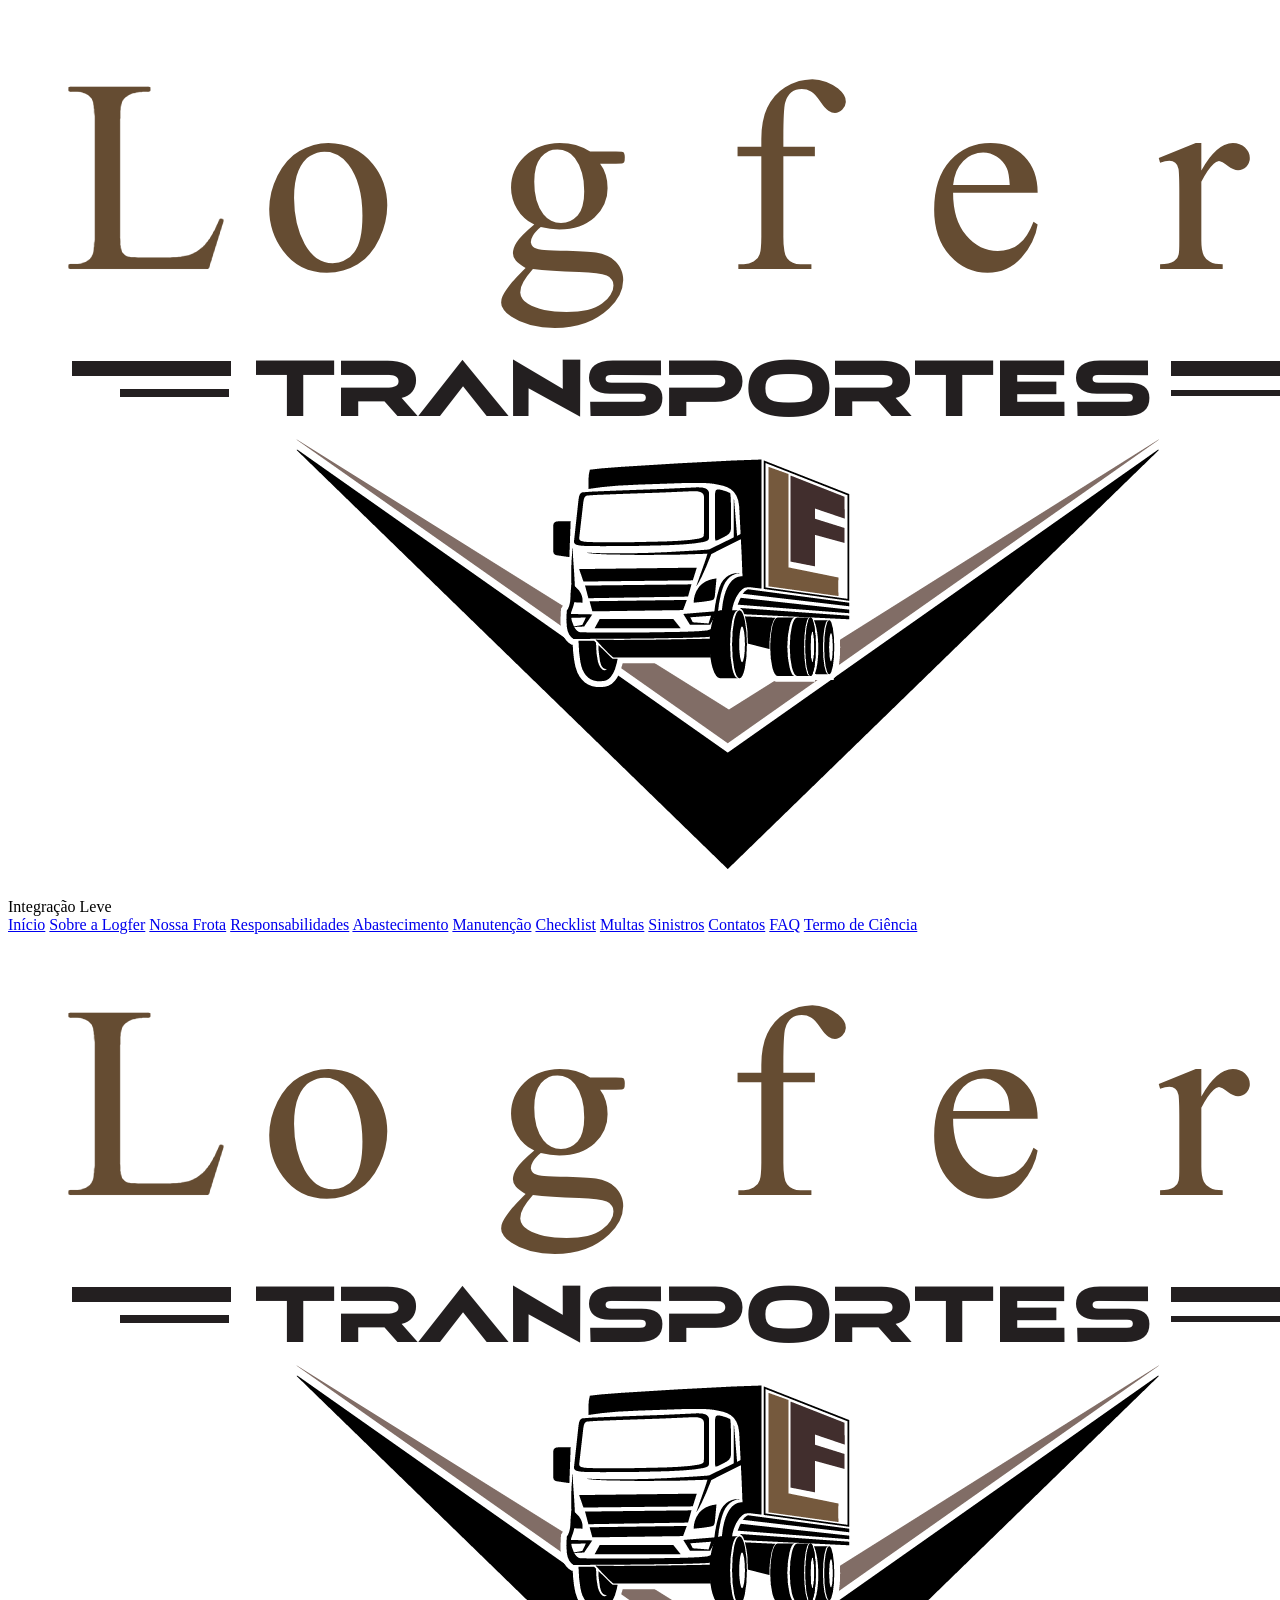
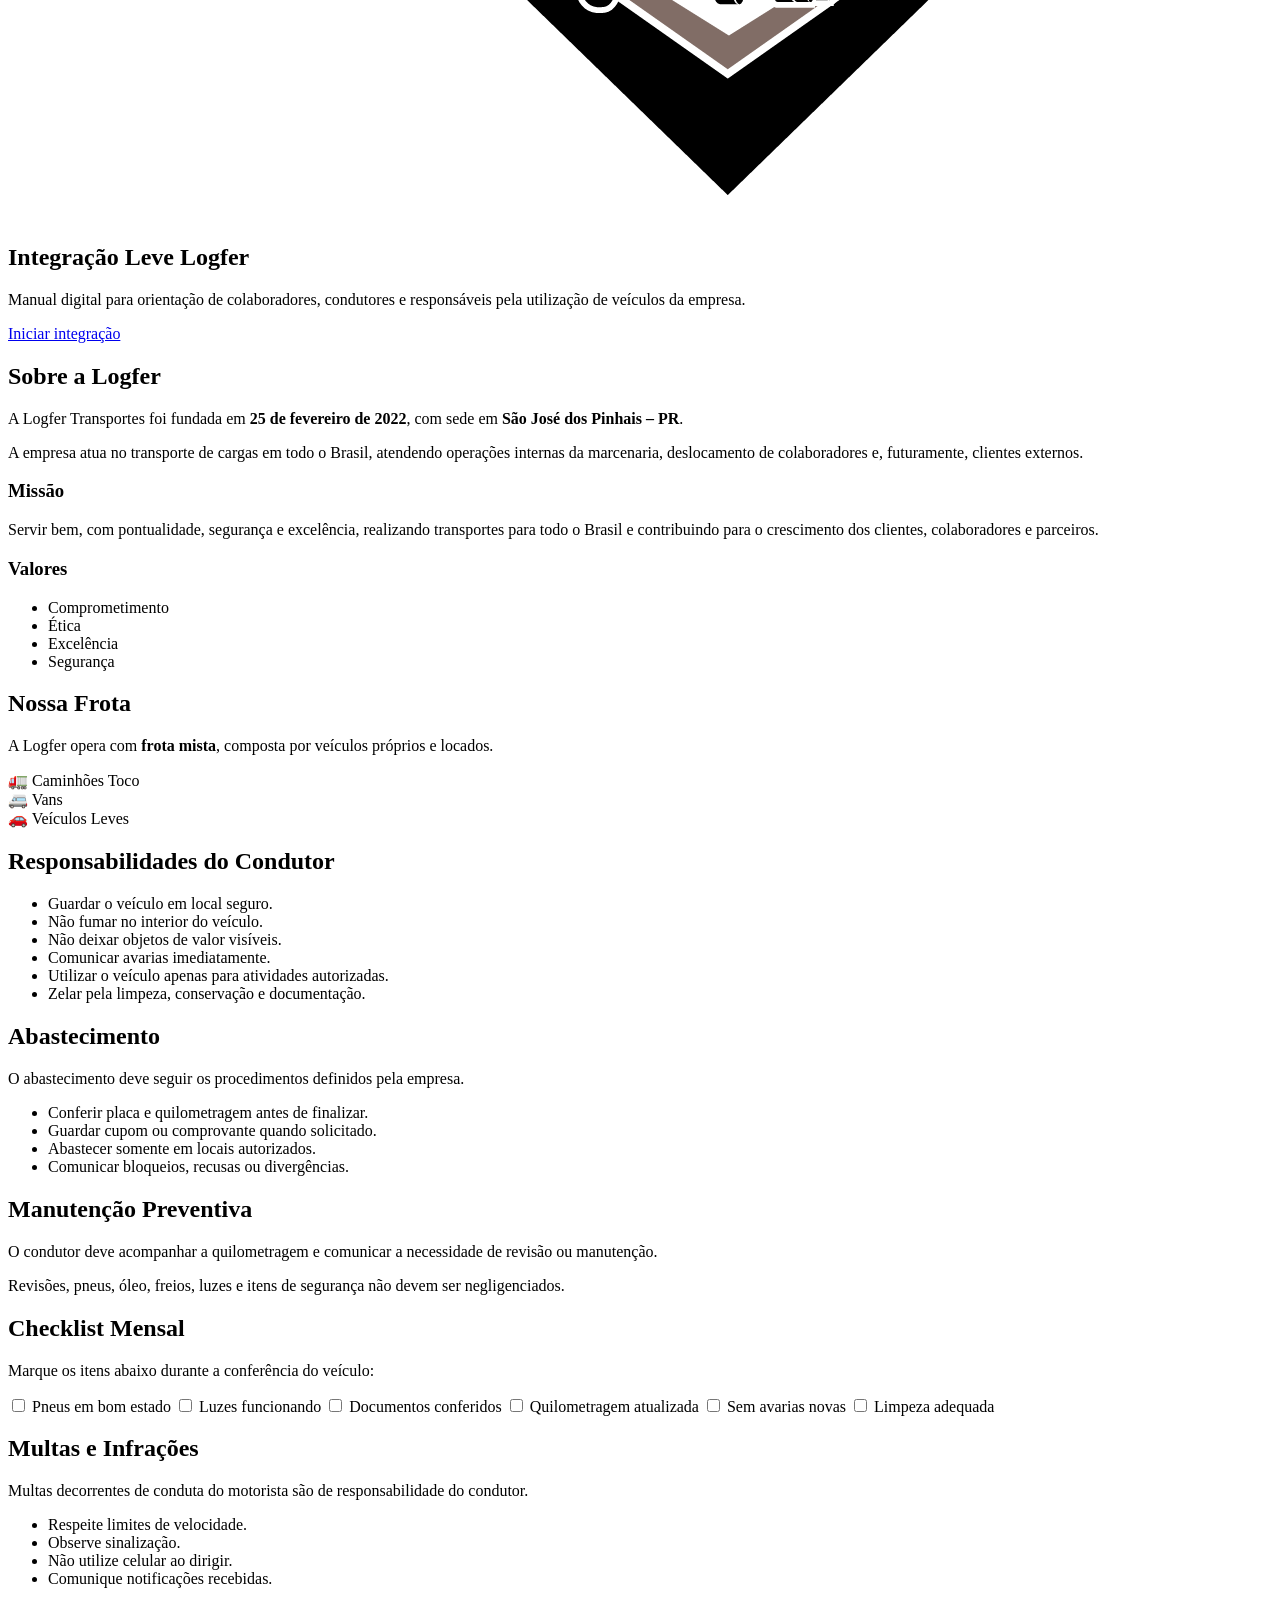
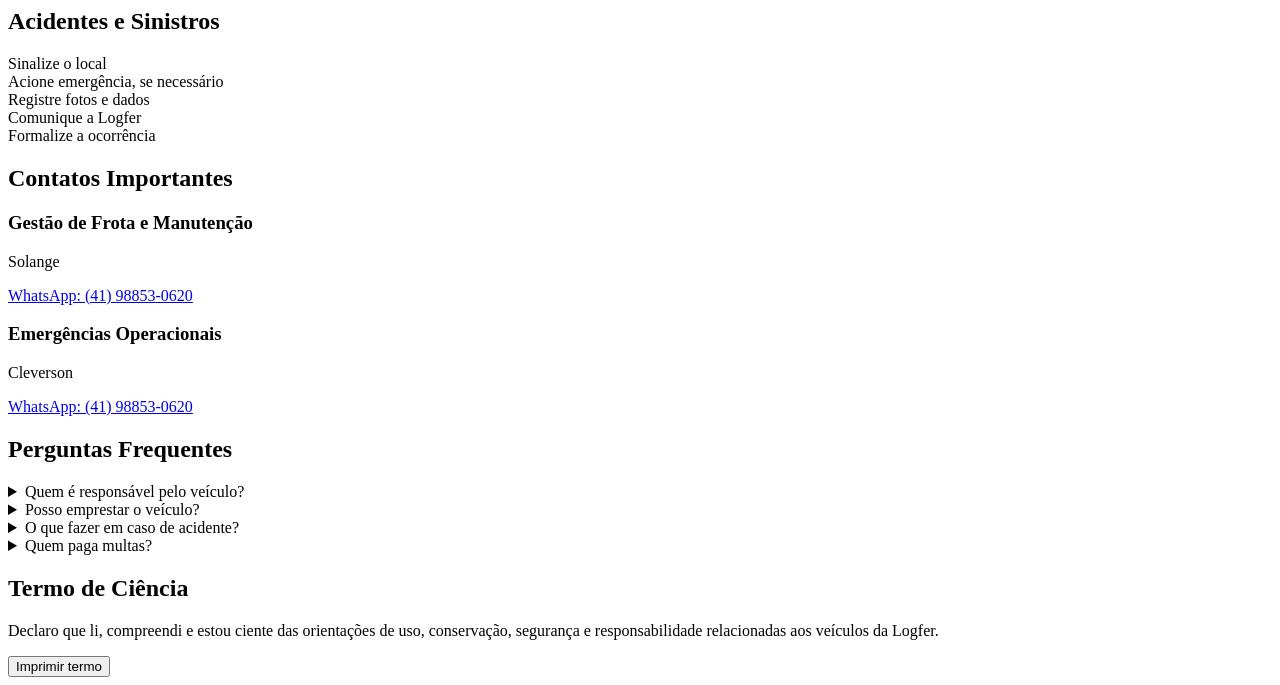
==== index.html @ 330d5f66 "Create index.html" ====
<!DOCTYPE html>
<html lang="pt-BR">
<head>
  <meta charset="UTF-8" />
  <meta name="viewport" content="width=device-width, initial-scale=1.0" />
  <title>Integração Leve Logfer</title>
  <link rel="stylesheet" href="css/style.css" />
</head>
<body>

  <aside class="sidebar">
    <div class="brand">
      <img src="assets/logo-logfer.png" alt="Logo Logfer" />
      <span>Integração Leve</span>
    </div>

    <nav>
      <a href="#inicio">Início</a>
      <a href="#sobre">Sobre a Logfer</a>
      <a href="#frota">Nossa Frota</a>
      <a href="#responsabilidades">Responsabilidades</a>
      <a href="#abastecimento">Abastecimento</a>
      <a href="#manutencao">Manutenção</a>
      <a href="#checklist">Checklist</a>
      <a href="#multas">Multas</a>
      <a href="#sinistros">Sinistros</a>
      <a href="#contatos">Contatos</a>
      <a href="#faq">FAQ</a>
      <a href="#termo">Termo de Ciência</a>
    </nav>
  </aside>

  <main class="content">

    <section id="inicio" class="hero">
      <img src="assets/logo-logfer.png" alt="Logfer Transportes" class="hero-logo" />
      <h1>Integração Leve Logfer</h1>
      <p>Manual digital para orientação de colaboradores, condutores e responsáveis pela utilização de veículos da empresa.</p>
      <a href="#sobre" class="btn">Iniciar integração</a>
    </section>

    <section id="sobre" class="card">
      <h2>Sobre a Logfer</h2>
      <p>A Logfer Transportes foi fundada em <strong>25 de fevereiro de 2022</strong>, com sede em <strong>São José dos Pinhais – PR</strong>.</p>
      <p>A empresa atua no transporte de cargas em todo o Brasil, atendendo operações internas da marcenaria, deslocamento de colaboradores e, futuramente, clientes externos.</p>

      <div class="grid">
        <div>
          <h3>Missão</h3>
          <p>Servir bem, com pontualidade, segurança e excelência, realizando transportes para todo o Brasil e contribuindo para o crescimento dos clientes, colaboradores e parceiros.</p>
        </div>
        <div>
          <h3>Valores</h3>
          <ul>
            <li>Comprometimento</li>
            <li>Ética</li>
            <li>Excelência</li>
            <li>Segurança</li>
          </ul>
        </div>
      </div>
    </section>

    <section id="frota" class="card">
      <h2>Nossa Frota</h2>
      <p>A Logfer opera com <strong>frota mista</strong>, composta por veículos próprios e locados.</p>
      <div class="cards">
        <div class="mini-card">🚛 Caminhões Toco</div>
        <div class="mini-card">🚐 Vans</div>
        <div class="mini-card">🚗 Veículos Leves</div>
      </div>
    </section>

    <section id="responsabilidades" class="card">
      <h2>Responsabilidades do Condutor</h2>
      <ul class="check-list">
        <li>Guardar o veículo em local seguro.</li>
        <li>Não fumar no interior do veículo.</li>
        <li>Não deixar objetos de valor visíveis.</li>
        <li>Comunicar avarias imediatamente.</li>
        <li>Utilizar o veículo apenas para atividades autorizadas.</li>
        <li>Zelar pela limpeza, conservação e documentação.</li>
      </ul>
    </section>

    <section id="abastecimento" class="card">
      <h2>Abastecimento</h2>
      <p>O abastecimento deve seguir os procedimentos definidos pela empresa.</p>
      <ul class="check-list">
        <li>Conferir placa e quilometragem antes de finalizar.</li>
        <li>Guardar cupom ou comprovante quando solicitado.</li>
        <li>Abastecer somente em locais autorizados.</li>
        <li>Comunicar bloqueios, recusas ou divergências.</li>
      </ul>
    </section>

    <section id="manutencao" class="card">
      <h2>Manutenção Preventiva</h2>
      <p>O condutor deve acompanhar a quilometragem e comunicar a necessidade de revisão ou manutenção.</p>
      <div class="alert">
        Revisões, pneus, óleo, freios, luzes e itens de segurança não devem ser negligenciados.
      </div>
    </section>

    <section id="checklist" class="card">
      <h2>Checklist Mensal</h2>
      <p>Marque os itens abaixo durante a conferência do veículo:</p>

      <label><input type="checkbox"> Pneus em bom estado</label>
      <label><input type="checkbox"> Luzes funcionando</label>
      <label><input type="checkbox"> Documentos conferidos</label>
      <label><input type="checkbox"> Quilometragem atualizada</label>
      <label><input type="checkbox"> Sem avarias novas</label>
      <label><input type="checkbox"> Limpeza adequada</label>
    </section>

    <section id="multas" class="card">
      <h2>Multas e Infrações</h2>
      <p>Multas decorrentes de conduta do motorista são de responsabilidade do condutor.</p>
      <ul class="check-list">
        <li>Respeite limites de velocidade.</li>
        <li>Observe sinalização.</li>
        <li>Não utilize celular ao dirigir.</li>
        <li>Comunique notificações recebidas.</li>
      </ul>
    </section>

    <section id="sinistros" class="card">
      <h2>Acidentes e Sinistros</h2>
      <div class="flow">
        <div>Sinalize o local</div>
        <div>Acione emergência, se necessário</div>
        <div>Registre fotos e dados</div>
        <div>Comunique a Logfer</div>
        <div>Formalize a ocorrência</div>
      </div>
    </section>

    <section id="contatos" class="card">
      <h2>Contatos Importantes</h2>

      <div class="contact">
        <h3>Gestão de Frota e Manutenção</h3>
        <p>Solange</p>
        <a href="https://wa.me/5541988530620" target="_blank">WhatsApp: (41) 98853-0620</a>
      </div>

      <div class="contact">
        <h3>Emergências Operacionais</h3>
        <p>Cleverson</p>
        <a href="https://wa.me/5541988530620" target="_blank">WhatsApp: (41) 98853-0620</a>
      </div>
    </section>

    <section id="faq" class="card">
      <h2>Perguntas Frequentes</h2>

      <details>
        <summary>Quem é responsável pelo veículo?</summary>
        <p>O colaborador designado para sua utilização.</p>
      </details>

      <details>
        <summary>Posso emprestar o veículo?</summary>
        <p>Não. O uso deve seguir autorização da empresa.</p>
      </details>

      <details>
        <summary>O que fazer em caso de acidente?</summary>
        <p>Sinalize o local, preserve vidas, colete informações e comunique imediatamente a Logfer.</p>
      </details>

      <details>
        <summary>Quem paga multas?</summary>
        <p>O condutor responsável pela infração, conforme política interna e legislação aplicável.</p>
      </details>
    </section>

    <section id="termo" class="card">
      <h2>Termo de Ciência</h2>
      <p>Declaro que li, compreendi e estou ciente das orientações de uso, conservação, segurança e responsabilidade relacionadas aos veículos da Logfer.</p>
      <button onclick="window.print()" class="btn">Imprimir termo</button>
    </section>

  </main>

  <script src="js/script.js"></script>
</body>
</html>
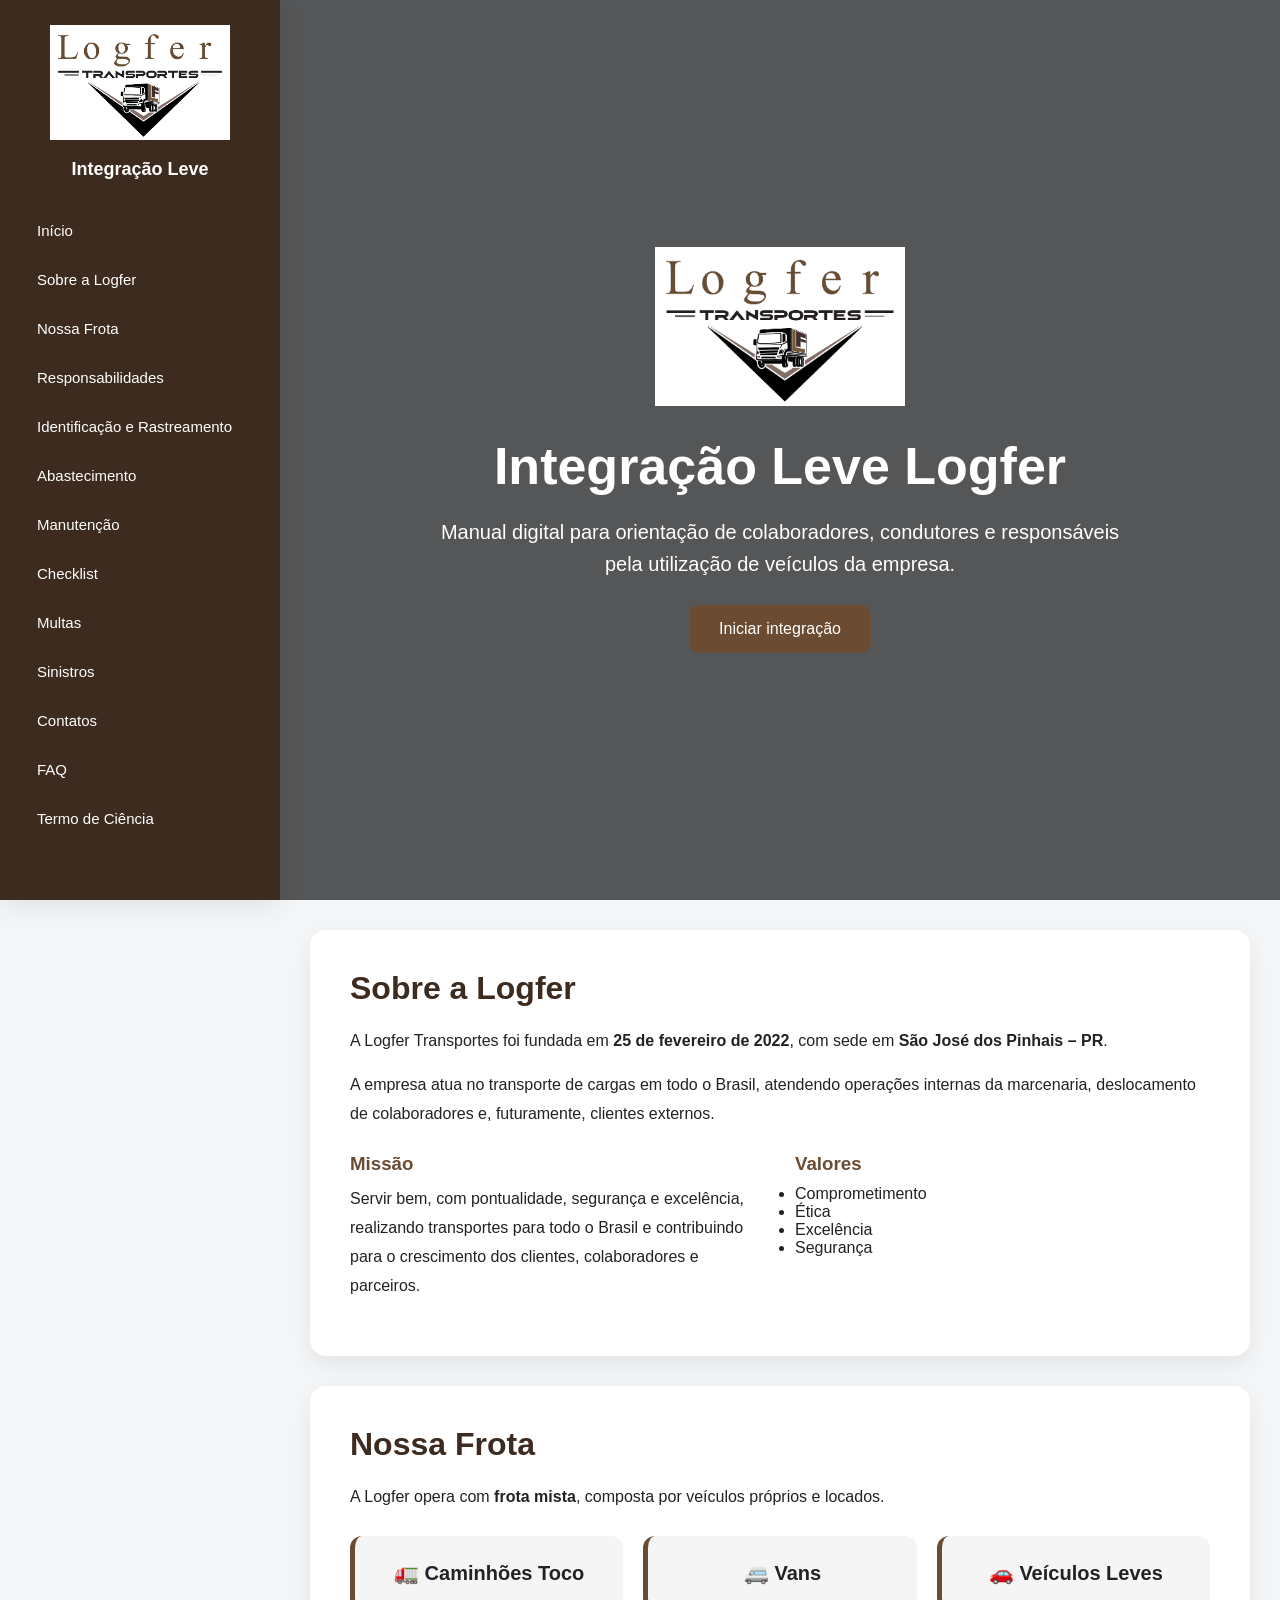
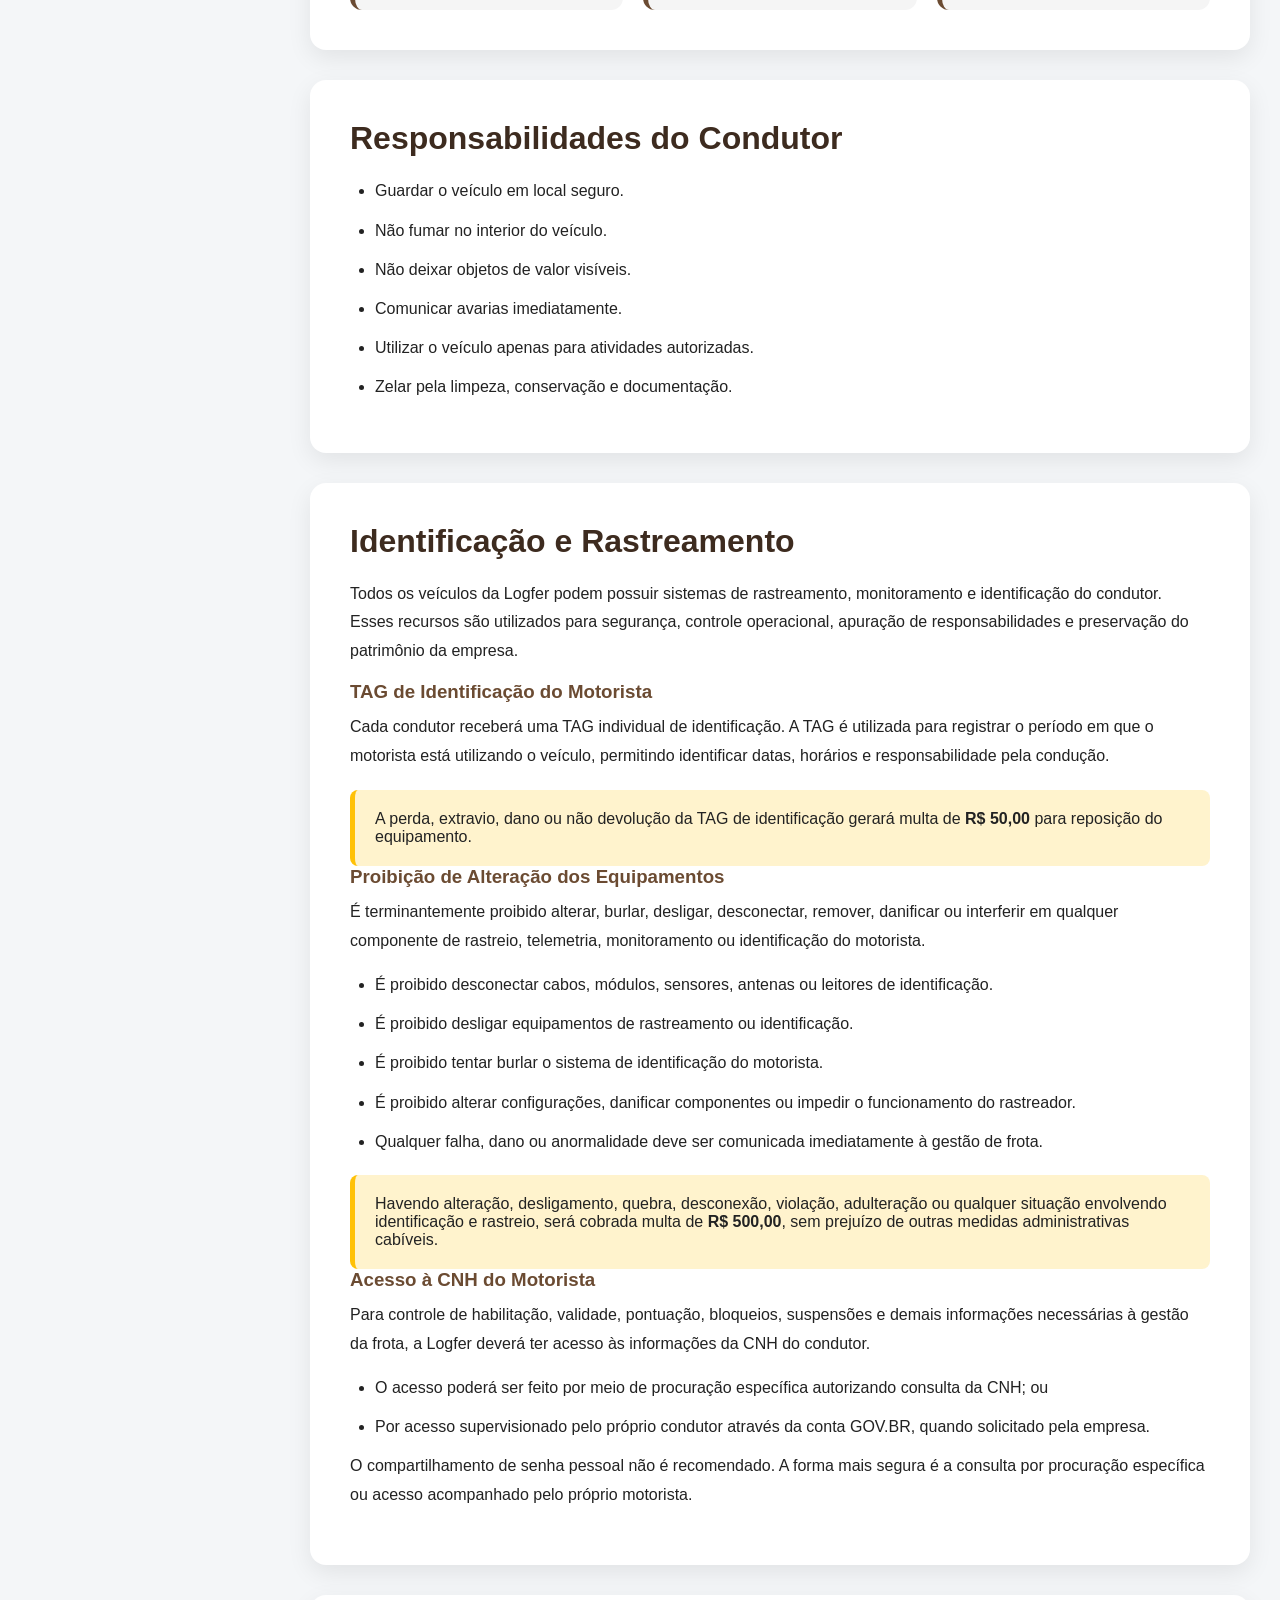
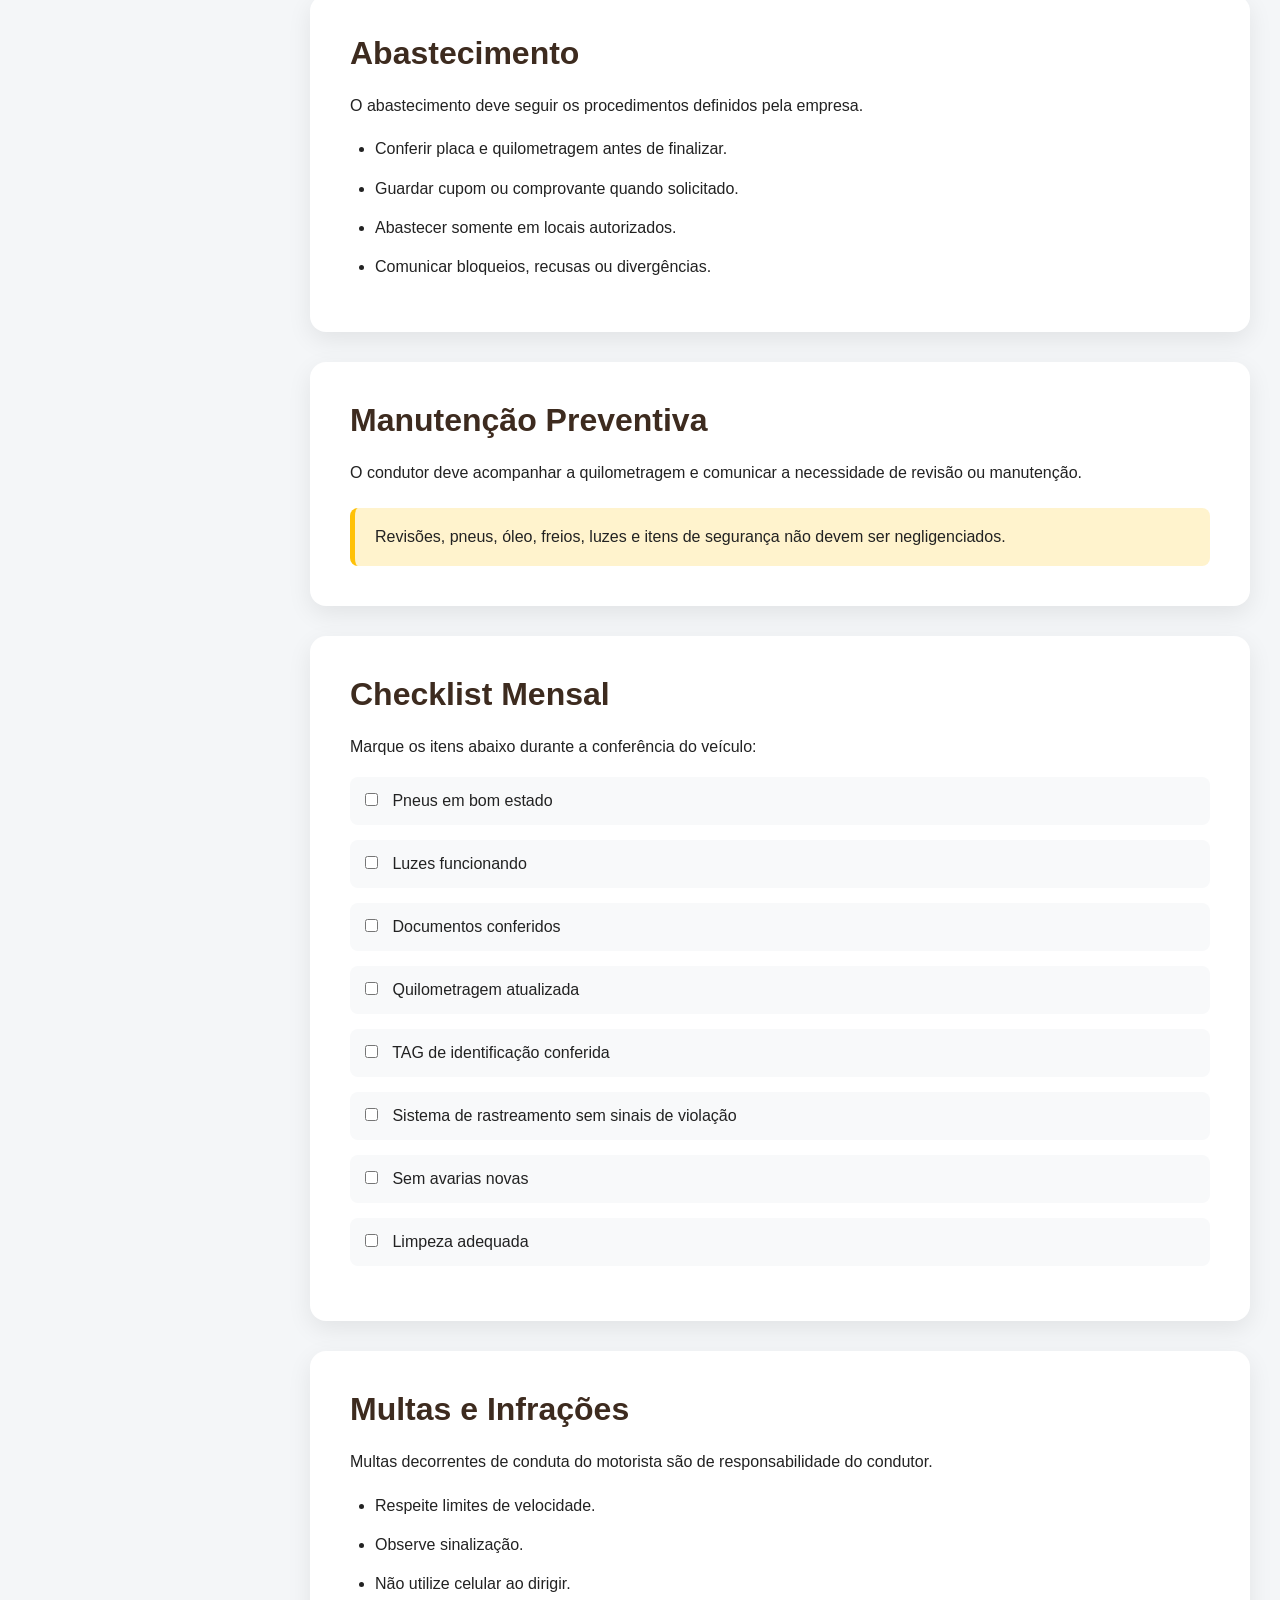
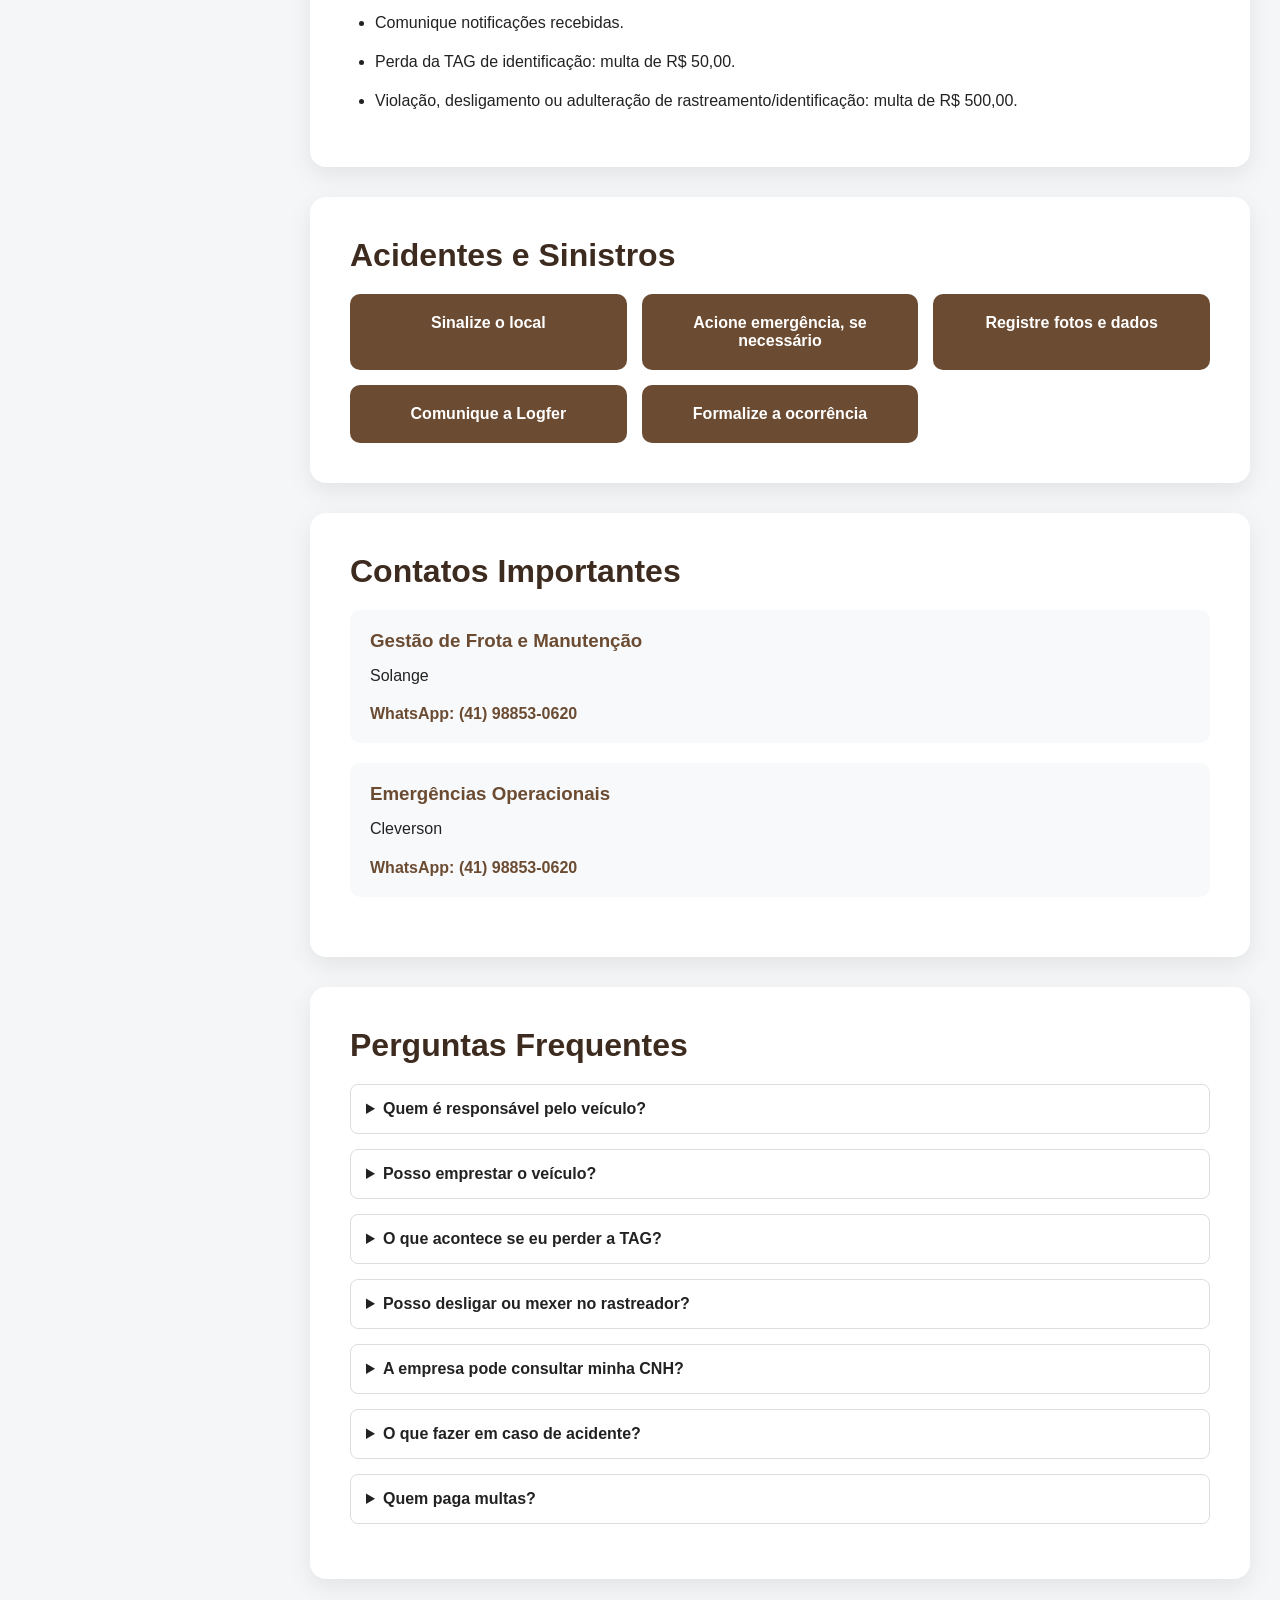
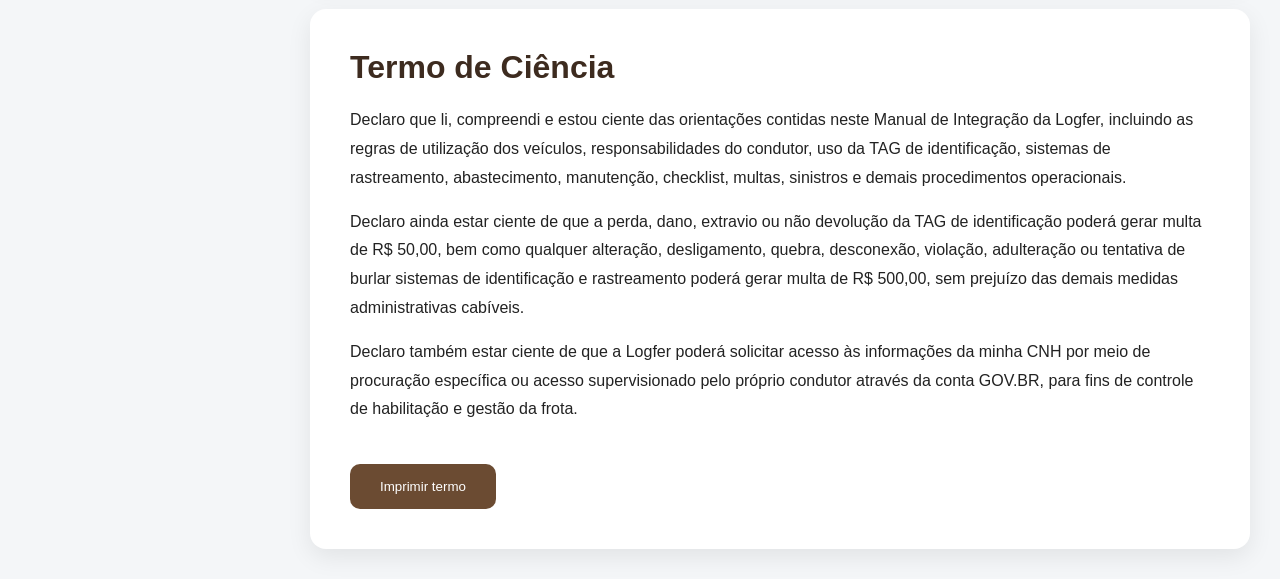
==== commit 8b7a56ac: "Update index.html" ====
--- a/index.html
+++ b/index.html
@@ -19,6 +19,7 @@
       <a href="#sobre">Sobre a Logfer</a>
       <a href="#frota">Nossa Frota</a>
       <a href="#responsabilidades">Responsabilidades</a>
+      <a href="#rastreamento">Identificação e Rastreamento</a>
       <a href="#abastecimento">Abastecimento</a>
       <a href="#manutencao">Manutenção</a>
       <a href="#checklist">Checklist</a>
@@ -83,6 +84,59 @@
       </ul>
     </section>
 
+    <section id="rastreamento" class="card">
+      <h2>Identificação e Rastreamento</h2>
+
+      <p>
+        Todos os veículos da Logfer podem possuir sistemas de rastreamento, monitoramento e identificação do condutor.
+        Esses recursos são utilizados para segurança, controle operacional, apuração de responsabilidades e preservação do patrimônio da empresa.
+      </p>
+
+      <h3>TAG de Identificação do Motorista</h3>
+      <p>
+        Cada condutor receberá uma TAG individual de identificação. A TAG é utilizada para registrar o período em que o motorista está utilizando o veículo,
+        permitindo identificar datas, horários e responsabilidade pela condução.
+      </p>
+
+      <div class="alert">
+        A perda, extravio, dano ou não devolução da TAG de identificação gerará multa de <strong>R$ 50,00</strong> para reposição do equipamento.
+      </div>
+
+      <h3>Proibição de Alteração dos Equipamentos</h3>
+      <p>
+        É terminantemente proibido alterar, burlar, desligar, desconectar, remover, danificar ou interferir em qualquer componente de rastreio,
+        telemetria, monitoramento ou identificação do motorista.
+      </p>
+
+      <ul class="check-list">
+        <li>É proibido desconectar cabos, módulos, sensores, antenas ou leitores de identificação.</li>
+        <li>É proibido desligar equipamentos de rastreamento ou identificação.</li>
+        <li>É proibido tentar burlar o sistema de identificação do motorista.</li>
+        <li>É proibido alterar configurações, danificar componentes ou impedir o funcionamento do rastreador.</li>
+        <li>Qualquer falha, dano ou anormalidade deve ser comunicada imediatamente à gestão de frota.</li>
+      </ul>
+
+      <div class="alert">
+        Havendo alteração, desligamento, quebra, desconexão, violação, adulteração ou qualquer situação envolvendo identificação e rastreio,
+        será cobrada multa de <strong>R$ 500,00</strong>, sem prejuízo de outras medidas administrativas cabíveis.
+      </div>
+
+      <h3>Acesso à CNH do Motorista</h3>
+      <p>
+        Para controle de habilitação, validade, pontuação, bloqueios, suspensões e demais informações necessárias à gestão da frota,
+        a Logfer deverá ter acesso às informações da CNH do condutor.
+      </p>
+
+      <ul class="check-list">
+        <li>O acesso poderá ser feito por meio de procuração específica autorizando consulta da CNH; ou</li>
+        <li>Por acesso supervisionado pelo próprio condutor através da conta GOV.BR, quando solicitado pela empresa.</li>
+      </ul>
+
+      <p>
+        O compartilhamento de senha pessoal não é recomendado. A forma mais segura é a consulta por procuração específica ou acesso acompanhado pelo próprio motorista.
+      </p>
+    </section>
+
     <section id="abastecimento" class="card">
       <h2>Abastecimento</h2>
       <p>O abastecimento deve seguir os procedimentos definidos pela empresa.</p>
@@ -110,6 +164,8 @@
       <label><input type="checkbox"> Luzes funcionando</label>
       <label><input type="checkbox"> Documentos conferidos</label>
       <label><input type="checkbox"> Quilometragem atualizada</label>
+      <label><input type="checkbox"> TAG de identificação conferida</label>
+      <label><input type="checkbox"> Sistema de rastreamento sem sinais de violação</label>
       <label><input type="checkbox"> Sem avarias novas</label>
       <label><input type="checkbox"> Limpeza adequada</label>
     </section>
@@ -122,6 +178,8 @@
         <li>Observe sinalização.</li>
         <li>Não utilize celular ao dirigir.</li>
         <li>Comunique notificações recebidas.</li>
+        <li>Perda da TAG de identificação: multa de R$ 50,00.</li>
+        <li>Violação, desligamento ou adulteração de rastreamento/identificação: multa de R$ 500,00.</li>
       </ul>
     </section>
 
@@ -166,6 +224,21 @@
       </details>
 
       <details>
+        <summary>O que acontece se eu perder a TAG?</summary>
+        <p>A perda, dano, extravio ou não devolução da TAG gerará multa de R$ 50,00.</p>
+      </details>
+
+      <details>
+        <summary>Posso desligar ou mexer no rastreador?</summary>
+        <p>Não. É terminantemente proibido alterar, desligar, desconectar, quebrar ou burlar qualquer equipamento de rastreamento ou identificação. A penalidade prevista é multa de R$ 500,00.</p>
+      </details>
+
+      <details>
+        <summary>A empresa pode consultar minha CNH?</summary>
+        <p>Sim, desde que haja autorização por procuração específica ou acesso supervisionado pelo próprio condutor via GOV.BR.</p>
+      </details>
+
+      <details>
         <summary>O que fazer em caso de acidente?</summary>
         <p>Sinalize o local, preserve vidas, colete informações e comunique imediatamente a Logfer.</p>
       </details>
@@ -178,7 +251,23 @@
 
     <section id="termo" class="card">
       <h2>Termo de Ciência</h2>
-      <p>Declaro que li, compreendi e estou ciente das orientações de uso, conservação, segurança e responsabilidade relacionadas aos veículos da Logfer.</p>
+      <p>
+        Declaro que li, compreendi e estou ciente das orientações contidas neste Manual de Integração da Logfer,
+        incluindo as regras de utilização dos veículos, responsabilidades do condutor, uso da TAG de identificação,
+        sistemas de rastreamento, abastecimento, manutenção, checklist, multas, sinistros e demais procedimentos operacionais.
+      </p>
+
+      <p>
+        Declaro ainda estar ciente de que a perda, dano, extravio ou não devolução da TAG de identificação poderá gerar multa de R$ 50,00,
+        bem como qualquer alteração, desligamento, quebra, desconexão, violação, adulteração ou tentativa de burlar sistemas de identificação
+        e rastreamento poderá gerar multa de R$ 500,00, sem prejuízo das demais medidas administrativas cabíveis.
+      </p>
+
+      <p>
+        Declaro também estar ciente de que a Logfer poderá solicitar acesso às informações da minha CNH por meio de procuração específica
+        ou acesso supervisionado pelo próprio condutor através da conta GOV.BR, para fins de controle de habilitação e gestão da frota.
+      </p>
+
       <button onclick="window.print()" class="btn">Imprimir termo</button>
     </section>
 
--- a/css/style.css
+++ b/css/style.css
@@ -0,0 +1,279 @@
+*{
+    margin:0;
+    padding:0;
+    box-sizing:border-box;
+    scroll-behavior:smooth;
+}
+
+:root{
+    --cor-primaria:#3d2b1f;
+    --cor-secundaria:#6b4b32;
+    --cor-clara:#f5f5f5;
+    --cor-branca:#ffffff;
+    --cor-texto:#222222;
+    --sombra:0 8px 25px rgba(0,0,0,.08);
+}
+
+body{
+    font-family: Arial, Helvetica, sans-serif;
+    background:#f4f6f8;
+    color:var(--cor-texto);
+    display:flex;
+}
+
+.sidebar{
+    position:fixed;
+    left:0;
+    top:0;
+    width:280px;
+    height:100vh;
+    background:var(--cor-primaria);
+    padding:25px;
+    overflow-y:auto;
+    box-shadow:var(--sombra);
+}
+
+.brand{
+    text-align:center;
+    margin-bottom:30px;
+}
+
+.brand img{
+    width:180px;
+    margin-bottom:15px;
+}
+
+.brand span{
+    color:white;
+    font-size:18px;
+    font-weight:bold;
+}
+
+.sidebar nav{
+    display:flex;
+    flex-direction:column;
+    gap:8px;
+}
+
+.sidebar nav a{
+    color:white;
+    text-decoration:none;
+    padding:12px;
+    border-radius:8px;
+    transition:.3s;
+    font-size:15px;
+}
+
+.sidebar nav a:hover{
+    background:rgba(255,255,255,.15);
+    transform:translateX(5px);
+}
+
+.content{
+    margin-left:280px;
+    width:calc(100% - 280px);
+}
+
+.hero{
+    min-height:100vh;
+    display:flex;
+    flex-direction:column;
+    justify-content:center;
+    align-items:center;
+    text-align:center;
+    padding:40px;
+    background:
+    linear-gradient(rgba(0,0,0,.65),rgba(0,0,0,.65)),
+    url('https://images.unsplash.com/photo-1519003722824-194d4455a60c?q=80&w=2000');
+    background-size:cover;
+    background-position:center;
+    color:white;
+}
+
+.hero-logo{
+    width:250px;
+    margin-bottom:30px;
+}
+
+.hero h1{
+    font-size:52px;
+    margin-bottom:20px;
+}
+
+.hero p{
+    max-width:700px;
+    font-size:20px;
+    line-height:1.6;
+}
+
+.btn{
+    margin-top:25px;
+    background:var(--cor-secundaria);
+    color:white;
+    padding:15px 30px;
+    border:none;
+    border-radius:10px;
+    text-decoration:none;
+    cursor:pointer;
+    transition:.3s;
+    display:inline-block;
+}
+
+.btn:hover{
+    transform:translateY(-2px);
+    background:#7f5737;
+}
+
+.card{
+    background:white;
+    margin:30px;
+    padding:40px;
+    border-radius:16px;
+    box-shadow:var(--sombra);
+}
+
+.card h2{
+    color:var(--cor-primaria);
+    margin-bottom:20px;
+    font-size:32px;
+}
+
+.card h3{
+    color:var(--cor-secundaria);
+    margin-bottom:10px;
+}
+
+.card p{
+    line-height:1.8;
+    margin-bottom:15px;
+}
+
+.grid{
+    display:grid;
+    grid-template-columns:1fr 1fr;
+    gap:30px;
+    margin-top:25px;
+}
+
+.cards{
+    display:grid;
+    grid-template-columns:repeat(auto-fit,minmax(250px,1fr));
+    gap:20px;
+    margin-top:25px;
+}
+
+.mini-card{
+    background:var(--cor-clara);
+    padding:25px;
+    border-radius:12px;
+    text-align:center;
+    font-size:20px;
+    font-weight:bold;
+    border-left:5px solid var(--cor-secundaria);
+}
+
+.check-list{
+    padding-left:25px;
+}
+
+.check-list li{
+    margin-bottom:12px;
+    line-height:1.7;
+}
+
+.alert{
+    background:#fff3cd;
+    border-left:5px solid #ffc107;
+    padding:20px;
+    border-radius:8px;
+    margin-top:20px;
+}
+
+#checklist label{
+    display:block;
+    margin-bottom:15px;
+    padding:15px;
+    background:#f8f9fa;
+    border-radius:8px;
+}
+
+#checklist input{
+    margin-right:10px;
+}
+
+.flow{
+    display:grid;
+    grid-template-columns:repeat(auto-fit,minmax(220px,1fr));
+    gap:15px;
+    margin-top:20px;
+}
+
+.flow div{
+    background:var(--cor-secundaria);
+    color:white;
+    padding:20px;
+    border-radius:10px;
+    text-align:center;
+    font-weight:bold;
+}
+
+.contact{
+    background:#f8f9fa;
+    padding:20px;
+    border-radius:10px;
+    margin-bottom:20px;
+}
+
+.contact a{
+    color:var(--cor-secundaria);
+    text-decoration:none;
+    font-weight:bold;
+}
+
+details{
+    margin-bottom:15px;
+    border:1px solid #ddd;
+    border-radius:8px;
+    padding:15px;
+}
+
+summary{
+    cursor:pointer;
+    font-weight:bold;
+}
+
+footer{
+    text-align:center;
+    padding:40px;
+    color:#777;
+}
+
+@media(max-width:900px){
+
+    .sidebar{
+        width:100%;
+        height:auto;
+        position:relative;
+    }
+
+    .content{
+        width:100%;
+        margin-left:0;
+    }
+
+    body{
+        display:block;
+    }
+
+    .grid{
+        grid-template-columns:1fr;
+    }
+
+    .hero h1{
+        font-size:36px;
+    }
+
+    .hero-logo{
+        width:180px;
+    }
+}
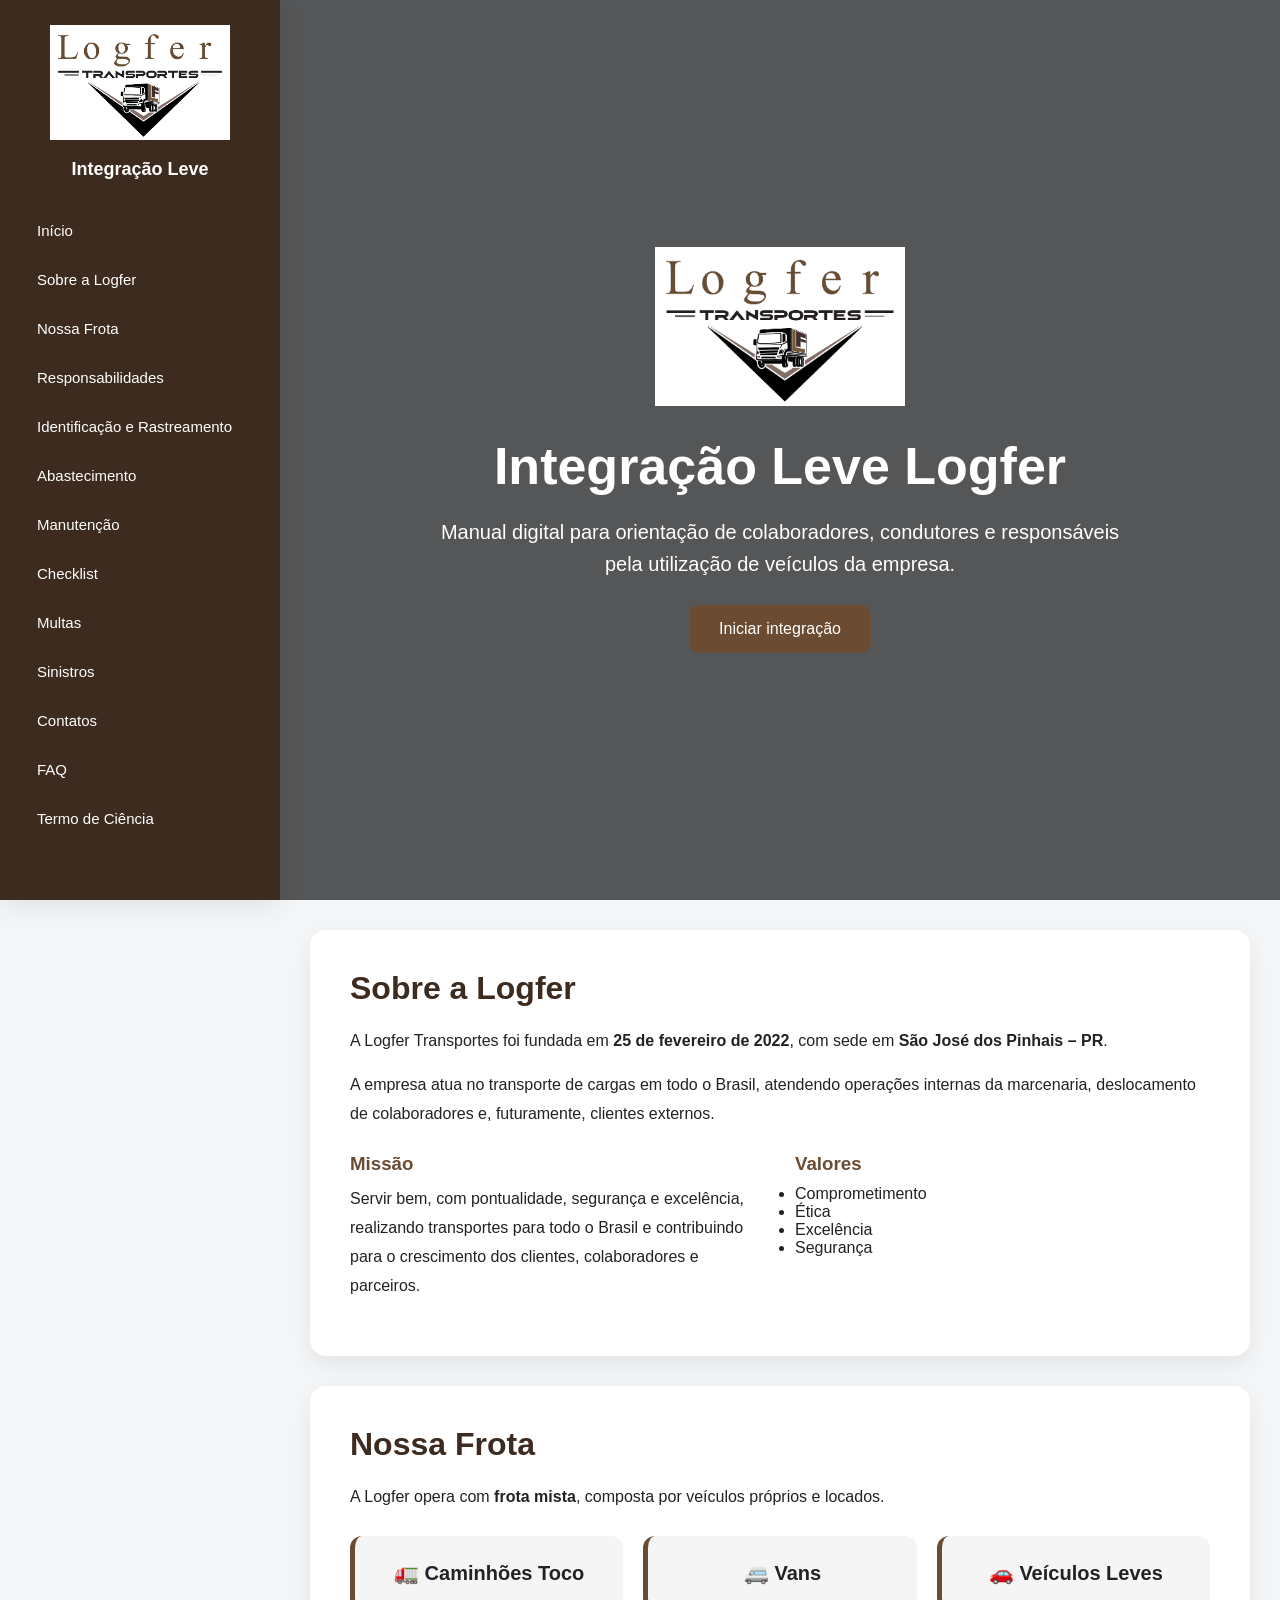
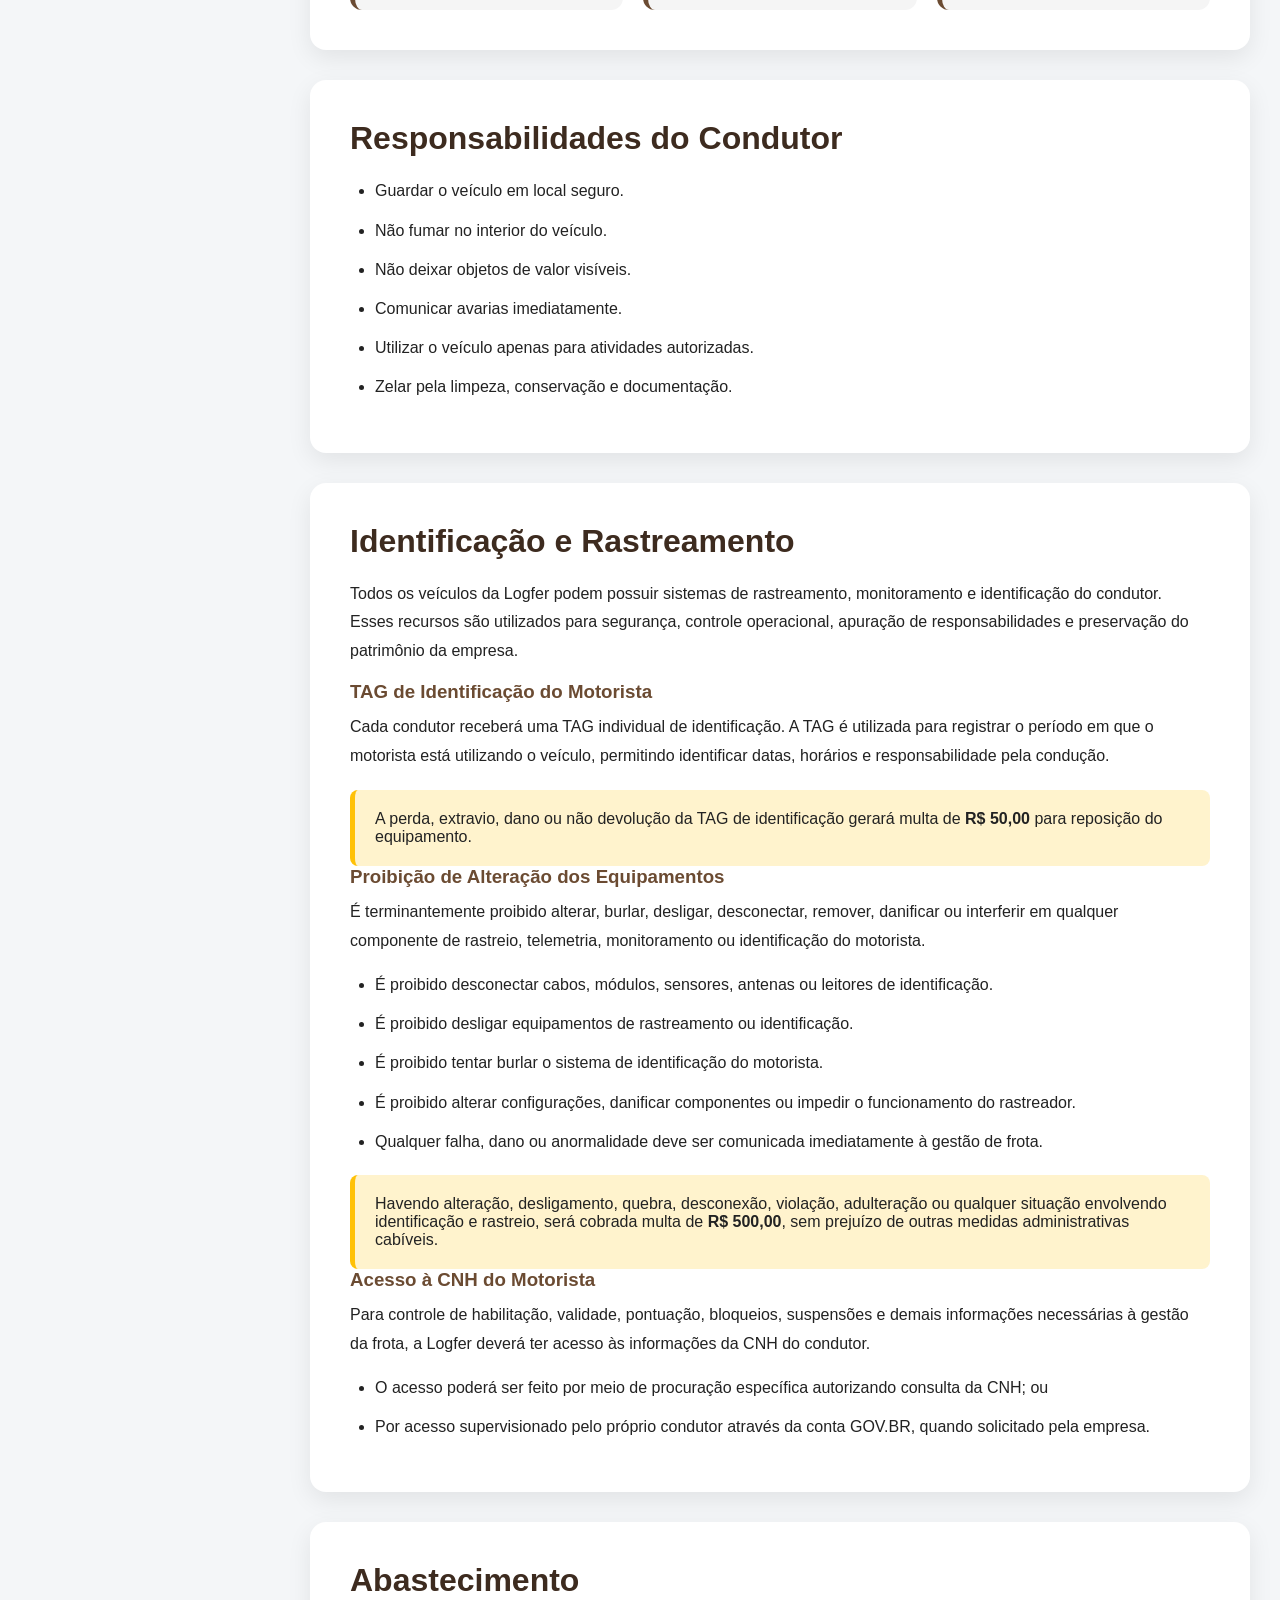
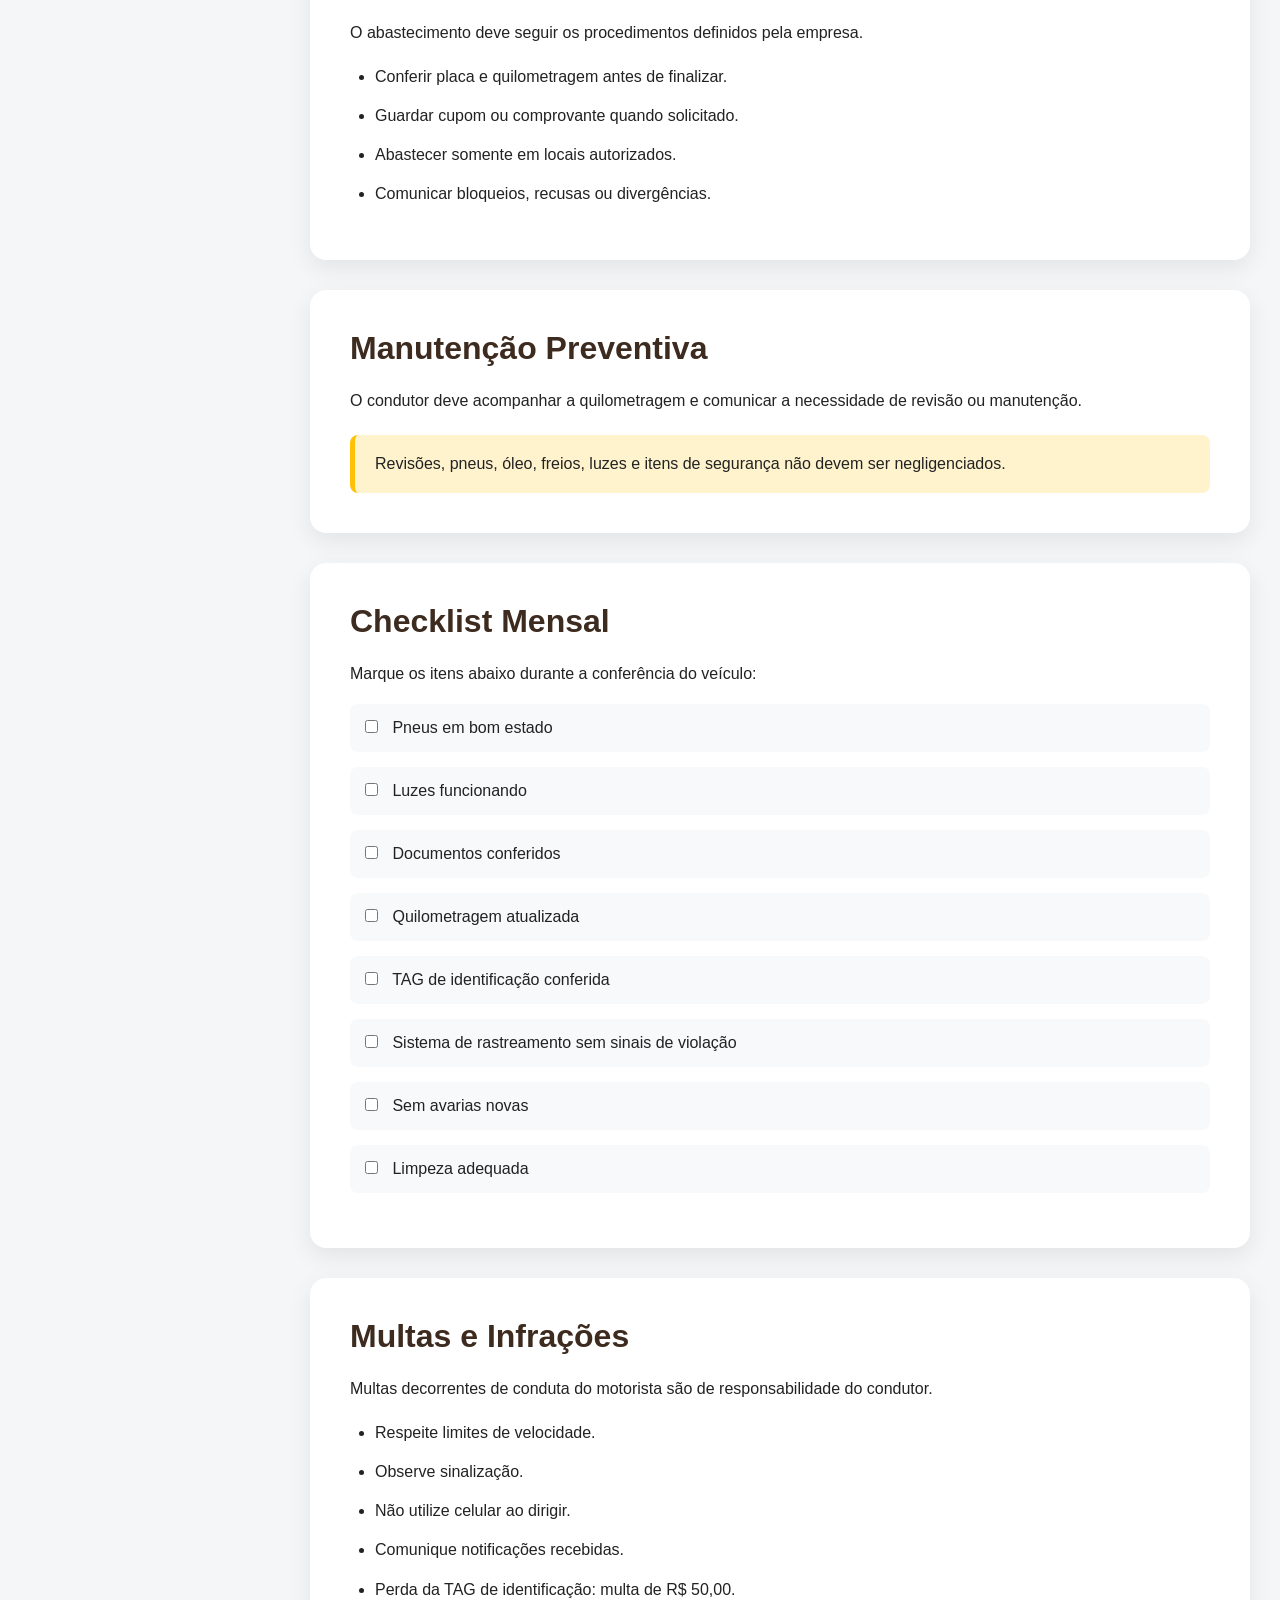
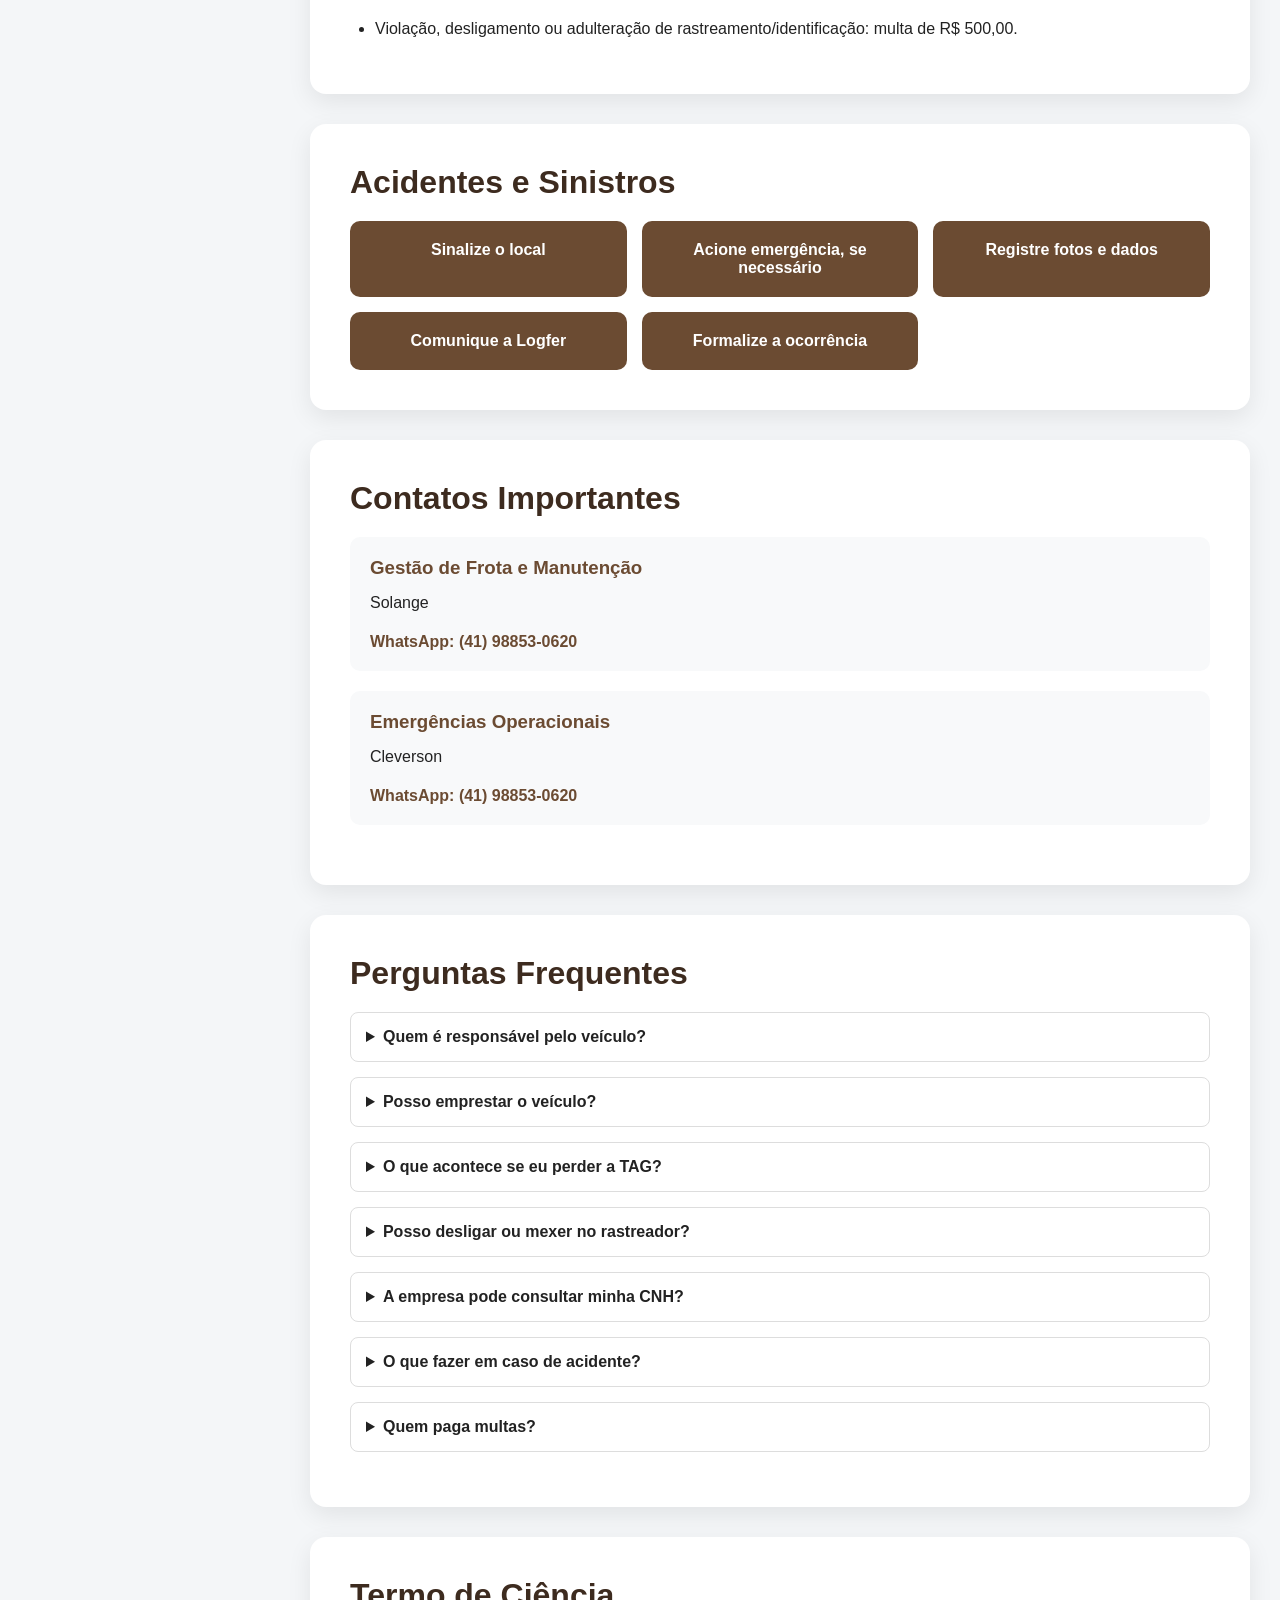
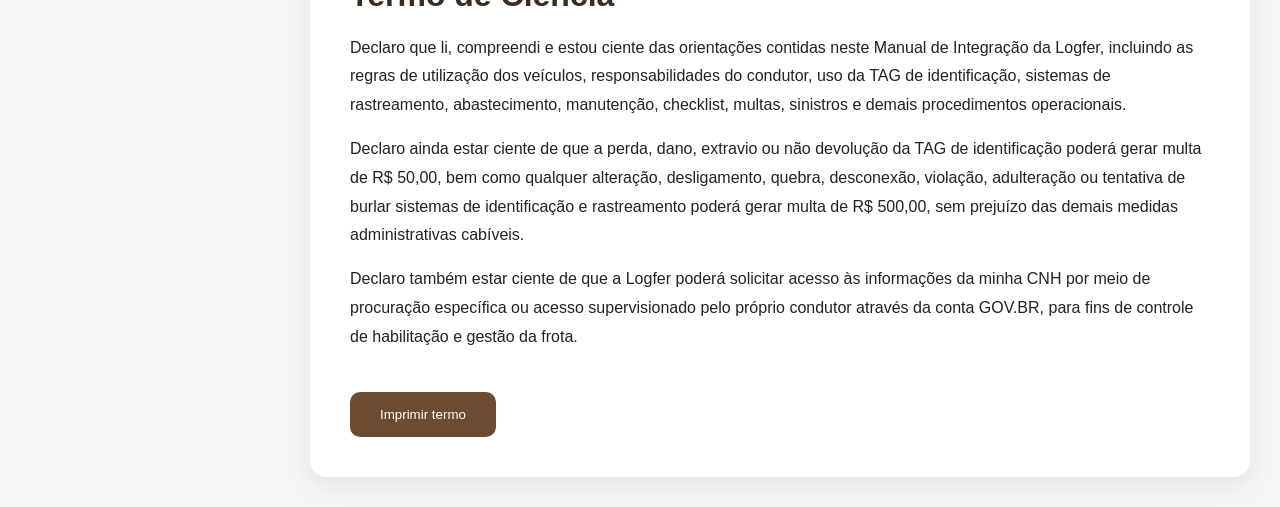
==== commit cf820f04: "Update index.html" ====
--- a/index.html
+++ b/index.html
@@ -132,9 +132,7 @@
         <li>Por acesso supervisionado pelo próprio condutor através da conta GOV.BR, quando solicitado pela empresa.</li>
       </ul>
 
-      <p>
-        O compartilhamento de senha pessoal não é recomendado. A forma mais segura é a consulta por procuração específica ou acesso acompanhado pelo próprio motorista.
-      </p>
+      
     </section>
 
     <section id="abastecimento" class="card">
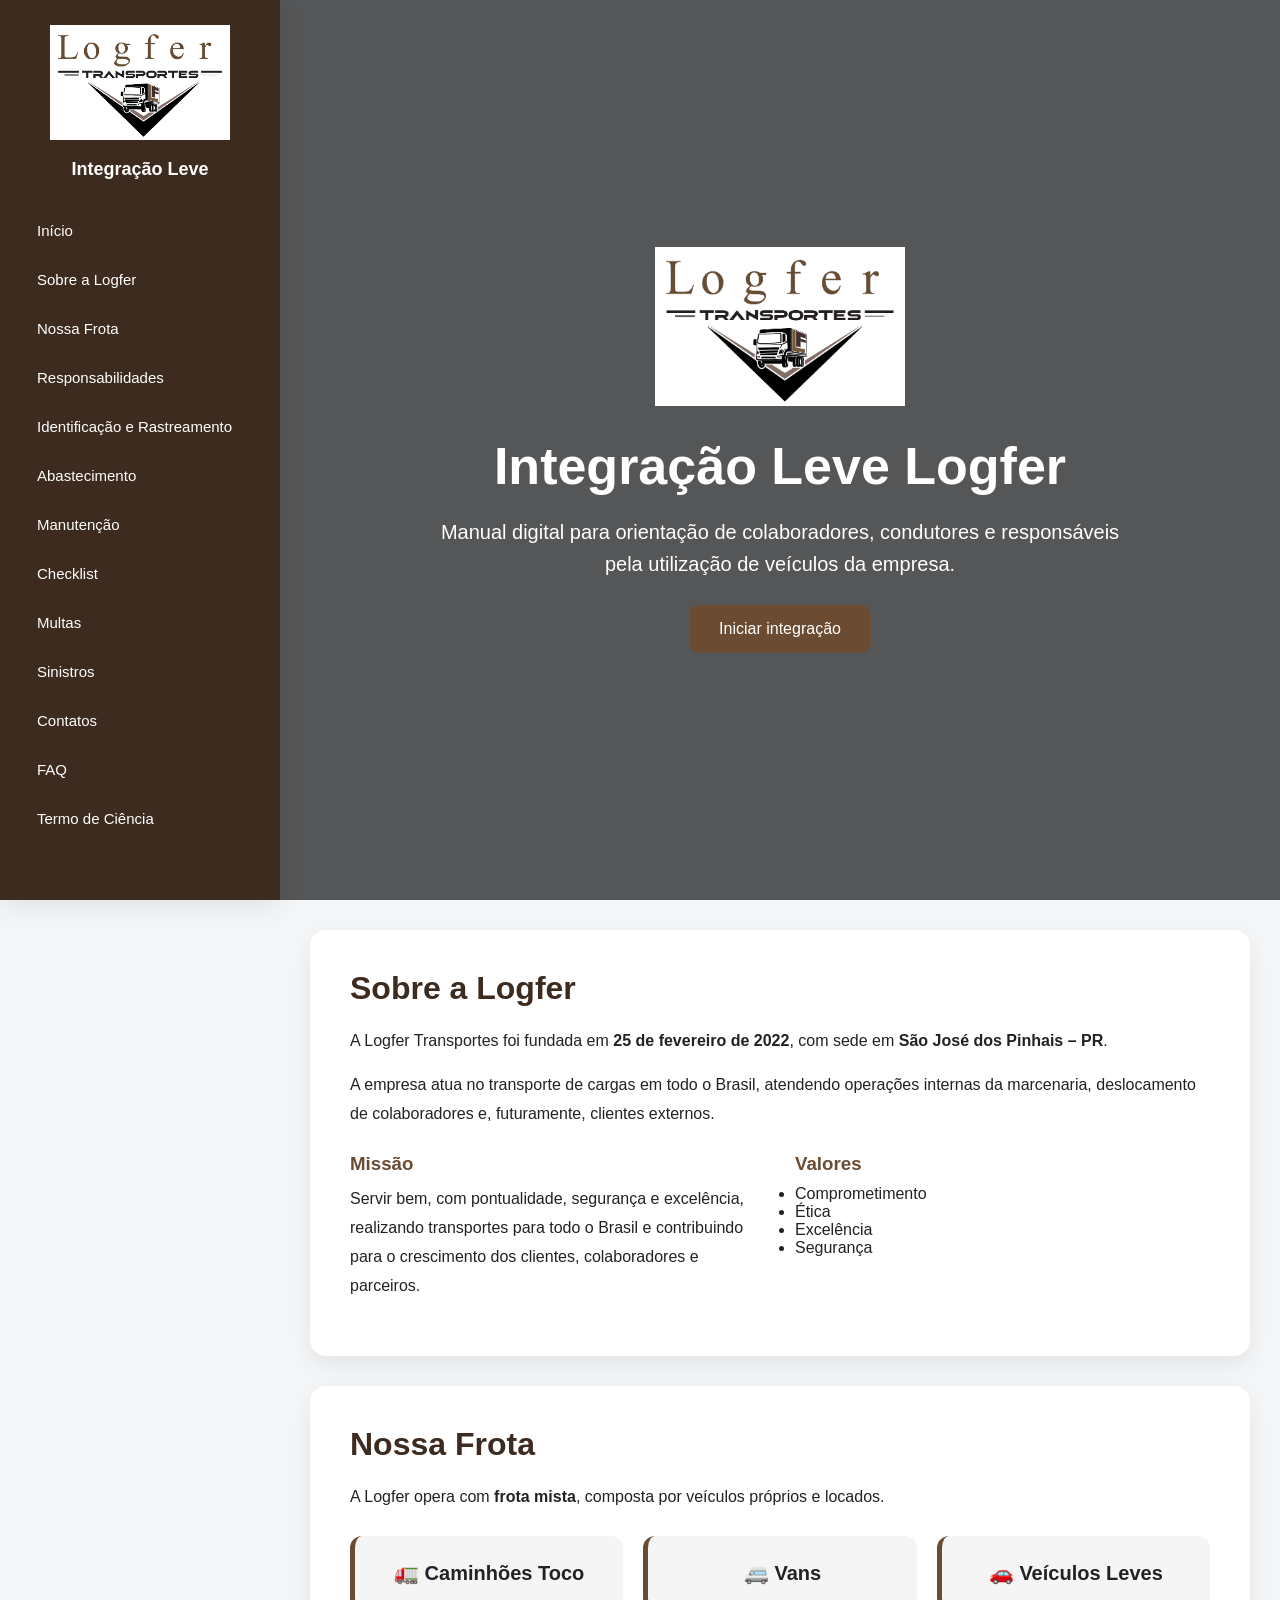
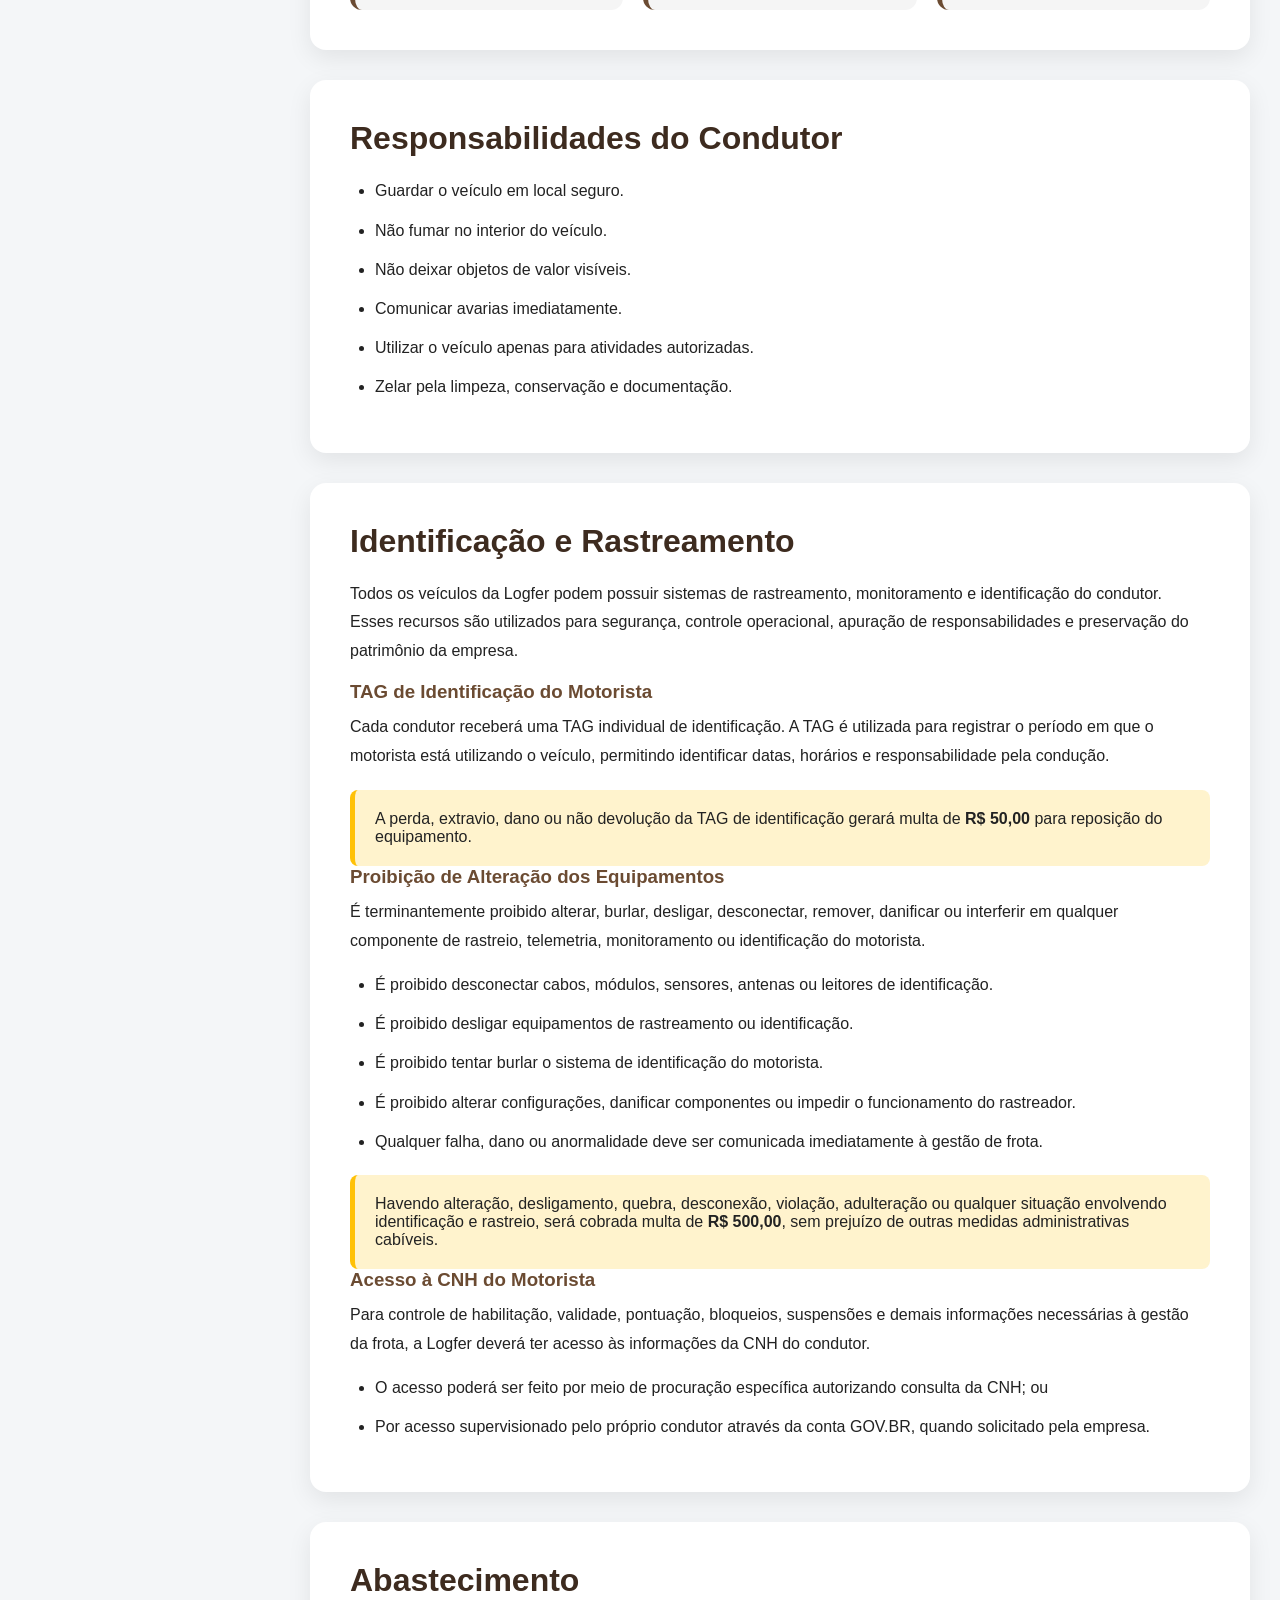
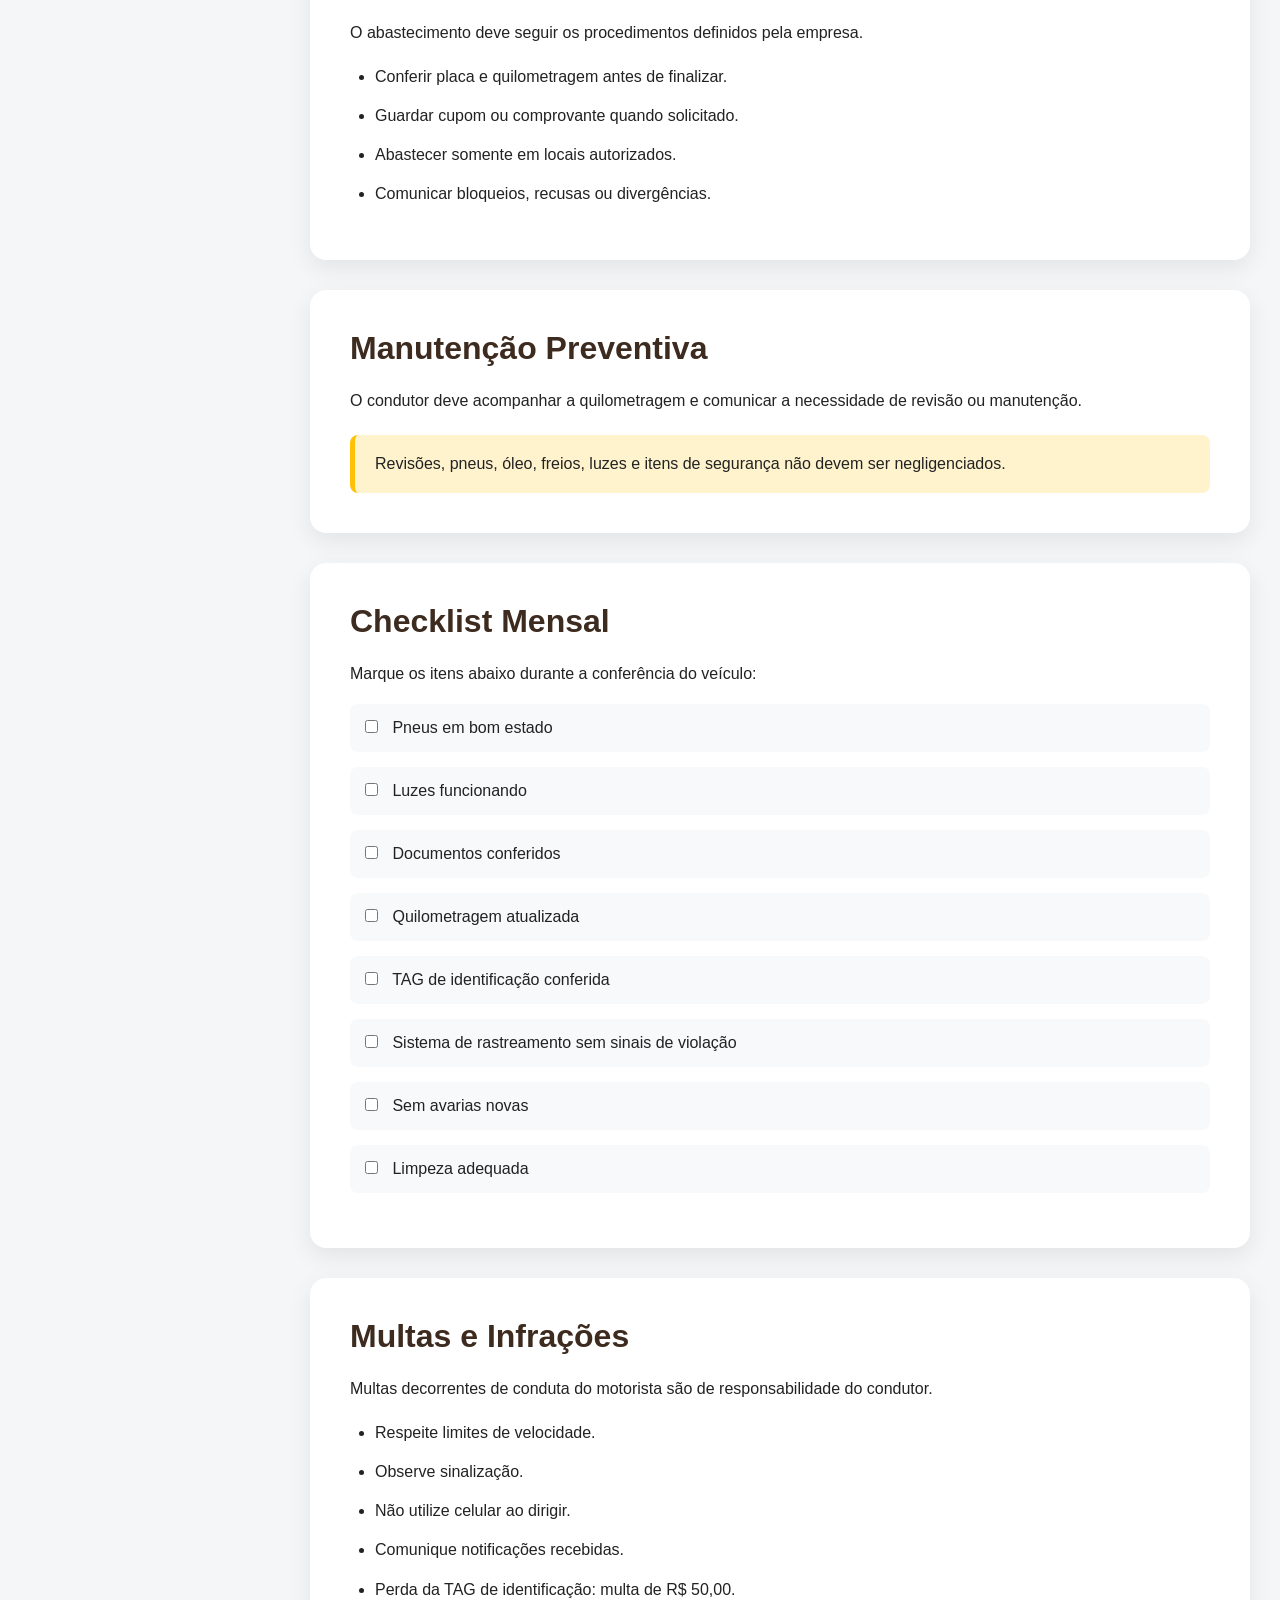
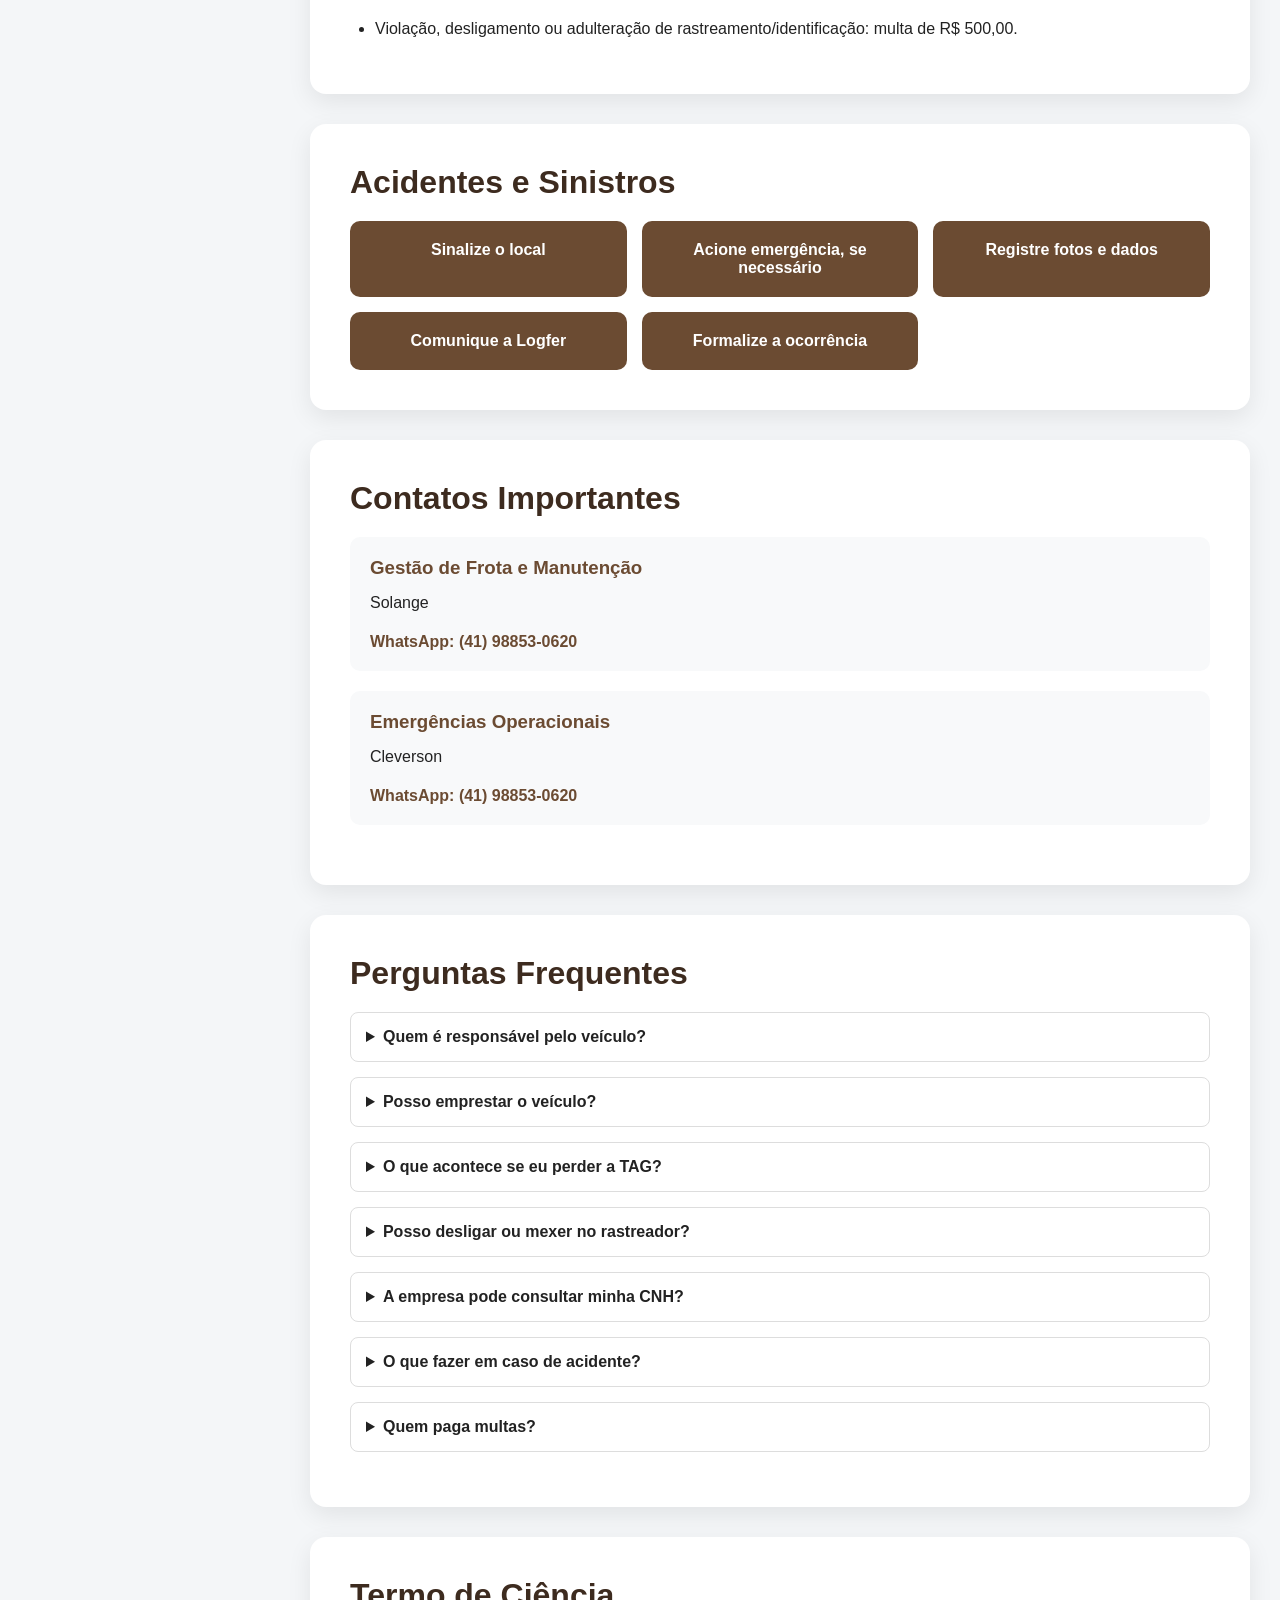
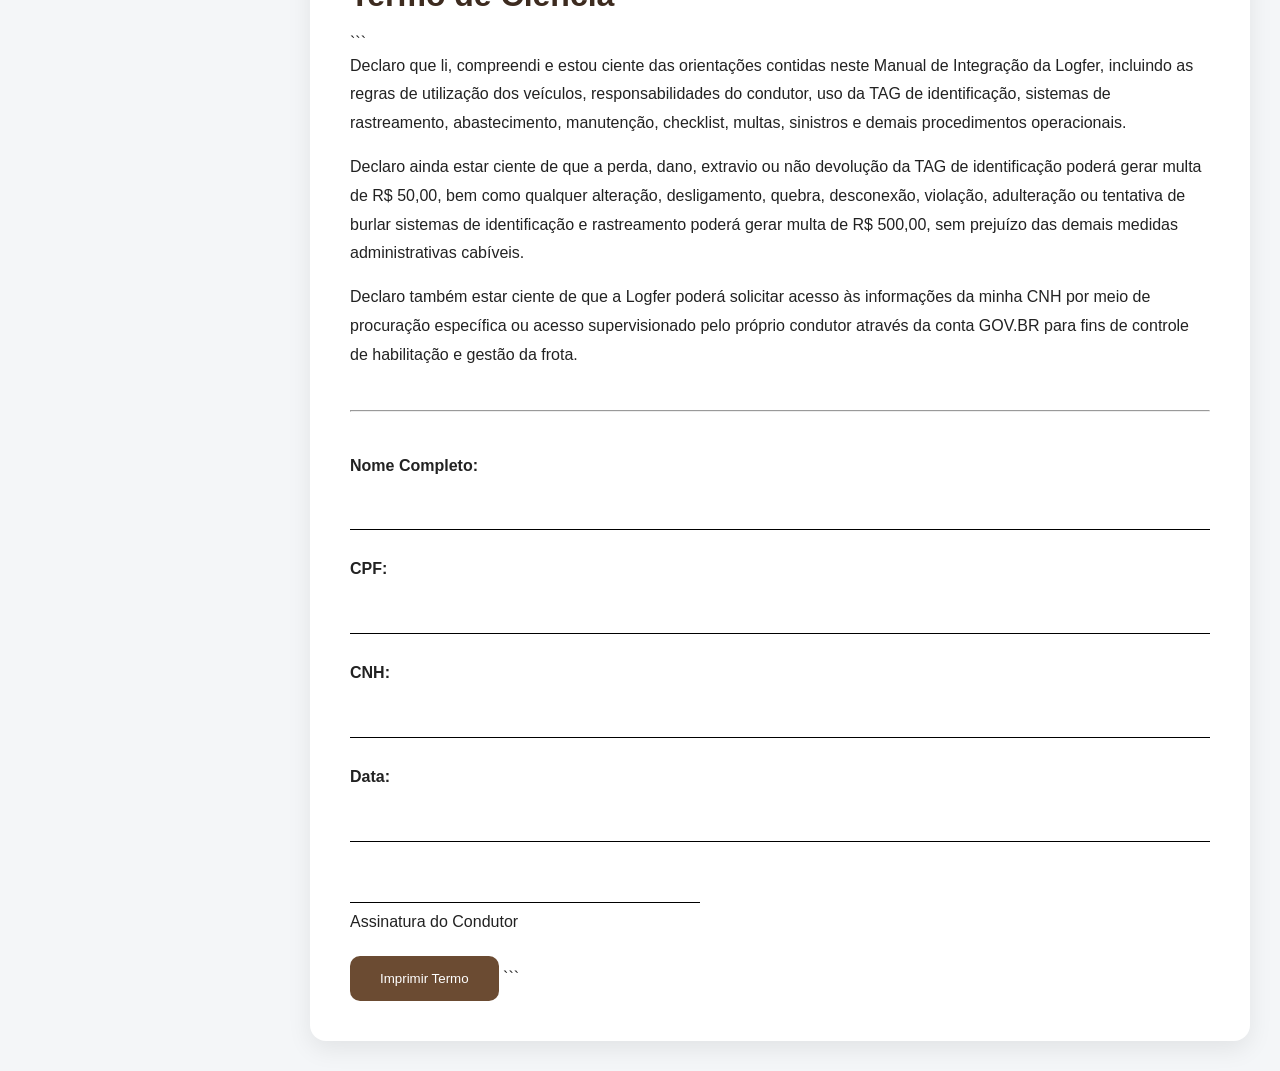
==== commit 24ae334b: "Update index.html" ====
--- a/index.html
+++ b/index.html
@@ -249,24 +249,49 @@
 
     <section id="termo" class="card">
       <h2>Termo de Ciência</h2>
-      <p>
-        Declaro que li, compreendi e estou ciente das orientações contidas neste Manual de Integração da Logfer,
-        incluindo as regras de utilização dos veículos, responsabilidades do condutor, uso da TAG de identificação,
-        sistemas de rastreamento, abastecimento, manutenção, checklist, multas, sinistros e demais procedimentos operacionais.
-      </p>
-
-      <p>
-        Declaro ainda estar ciente de que a perda, dano, extravio ou não devolução da TAG de identificação poderá gerar multa de R$ 50,00,
-        bem como qualquer alteração, desligamento, quebra, desconexão, violação, adulteração ou tentativa de burlar sistemas de identificação
-        e rastreamento poderá gerar multa de R$ 500,00, sem prejuízo das demais medidas administrativas cabíveis.
-      </p>
-
-      <p>
-        Declaro também estar ciente de que a Logfer poderá solicitar acesso às informações da minha CNH por meio de procuração específica
-        ou acesso supervisionado pelo próprio condutor através da conta GOV.BR, para fins de controle de habilitação e gestão da frota.
-      </p>
-
-      <button onclick="window.print()" class="btn">Imprimir termo</button>
+      ```
+      <p>
+          Declaro que li, compreendi e estou ciente das orientações contidas neste Manual de Integração da Logfer,
+          incluindo as regras de utilização dos veículos, responsabilidades do condutor, uso da TAG de identificação,
+          sistemas de rastreamento, abastecimento, manutenção, checklist, multas, sinistros e demais procedimentos operacionais.
+      </p>
+      
+      <p>
+          Declaro ainda estar ciente de que a perda, dano, extravio ou não devolução da TAG de identificação poderá gerar multa de R$ 50,00,
+          bem como qualquer alteração, desligamento, quebra, desconexão, violação, adulteração ou tentativa de burlar sistemas de identificação
+          e rastreamento poderá gerar multa de R$ 500,00, sem prejuízo das demais medidas administrativas cabíveis.
+      </p>
+      
+      <p>
+          Declaro também estar ciente de que a Logfer poderá solicitar acesso às informações da minha CNH por meio de procuração específica
+          ou acesso supervisionado pelo próprio condutor através da conta GOV.BR para fins de controle de habilitação e gestão da frota.
+      </p>
+      
+      <hr style="margin:40px 0;">
+      
+      <p><strong>Nome Completo:</strong></p>
+      <div style="border-bottom:1px solid #000; height:35px; margin-bottom:25px;"></div>
+      
+      <p><strong>CPF:</strong></p>
+      <div style="border-bottom:1px solid #000; height:35px; margin-bottom:25px;"></div>
+      
+      <p><strong>CNH:</strong></p>
+      <div style="border-bottom:1px solid #000; height:35px; margin-bottom:25px;"></div>
+      
+      <p><strong>Data:</strong></p>
+      <div style="border-bottom:1px solid #000; height:35px; margin-bottom:40px;"></div>
+      
+      <div style="margin-top:60px;">
+          <div style="border-top:1px solid #000; width:350px; padding-top:10px;">
+              Assinatura do Condutor
+          </div>
+      </div>
+      
+      <button onclick="window.print()" class="btn">
+          Imprimir Termo
+      </button>
+      ```
+
     </section>
 
   </main>
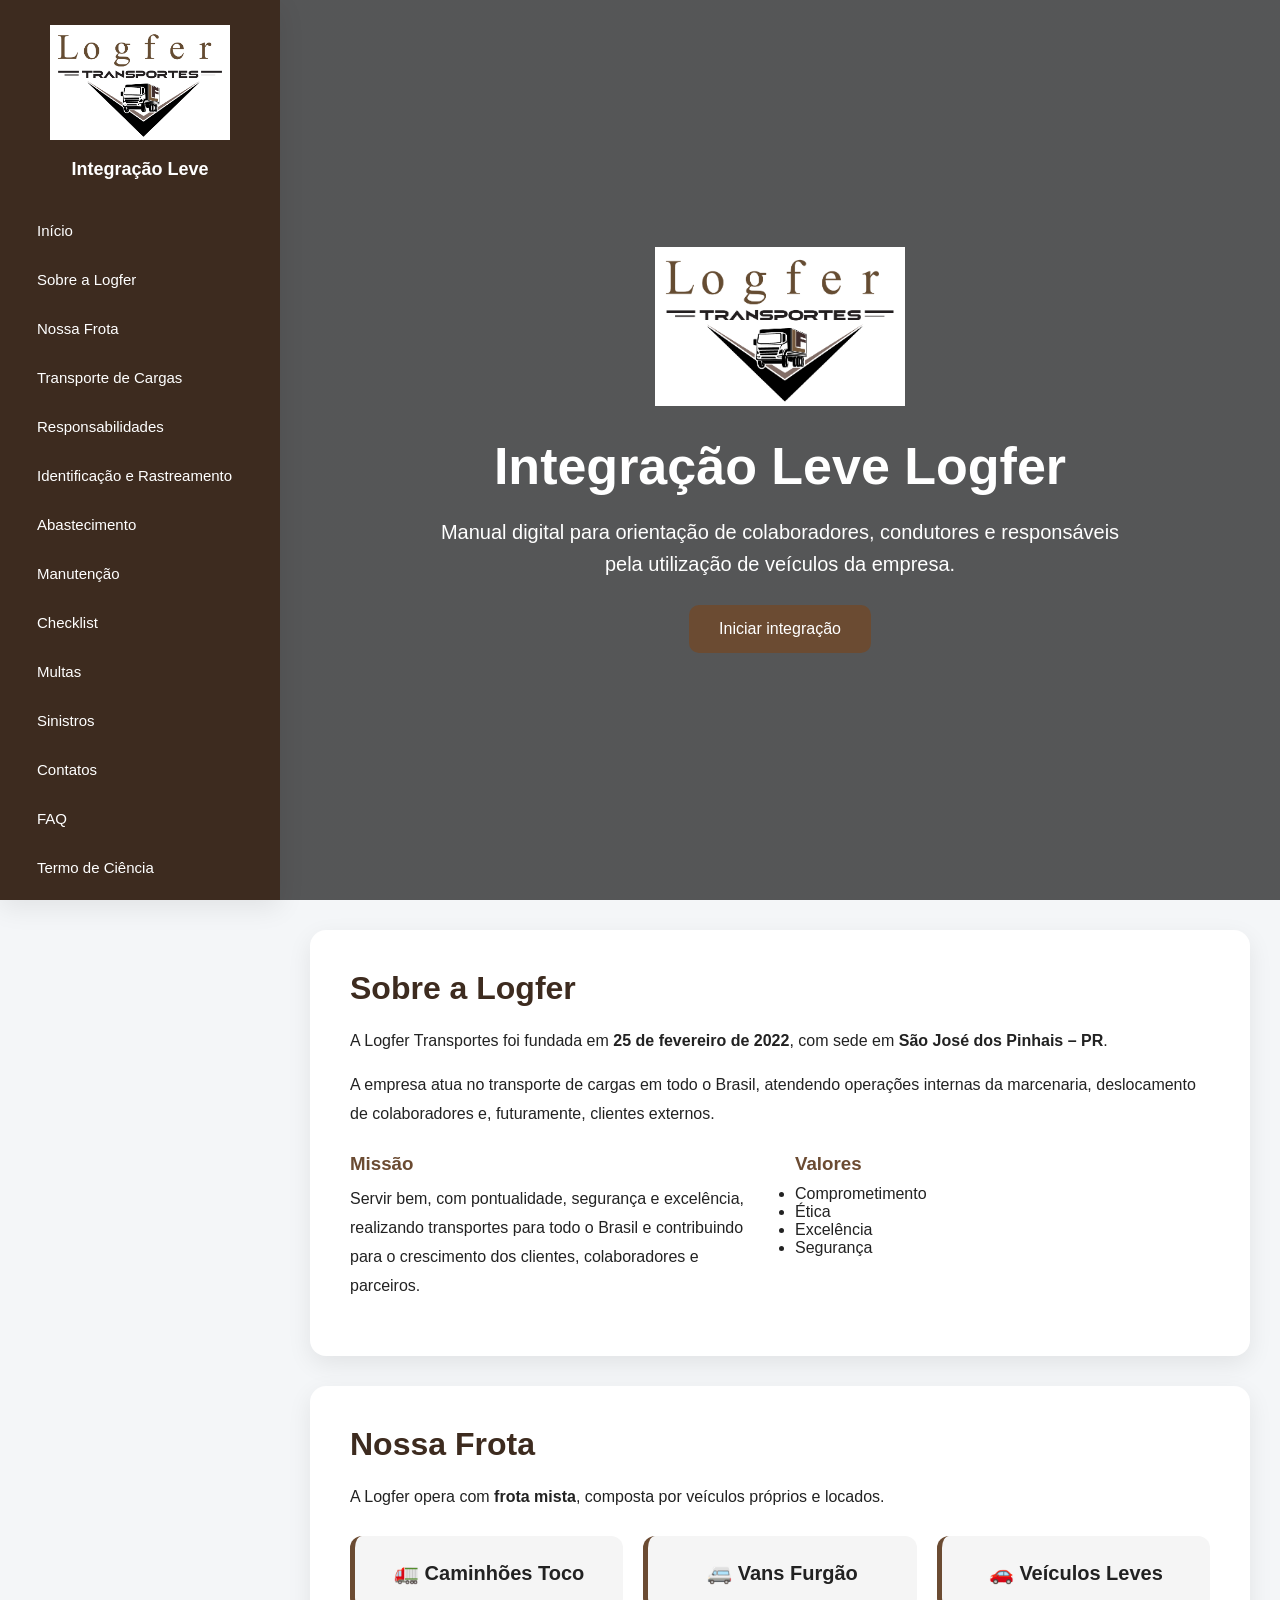
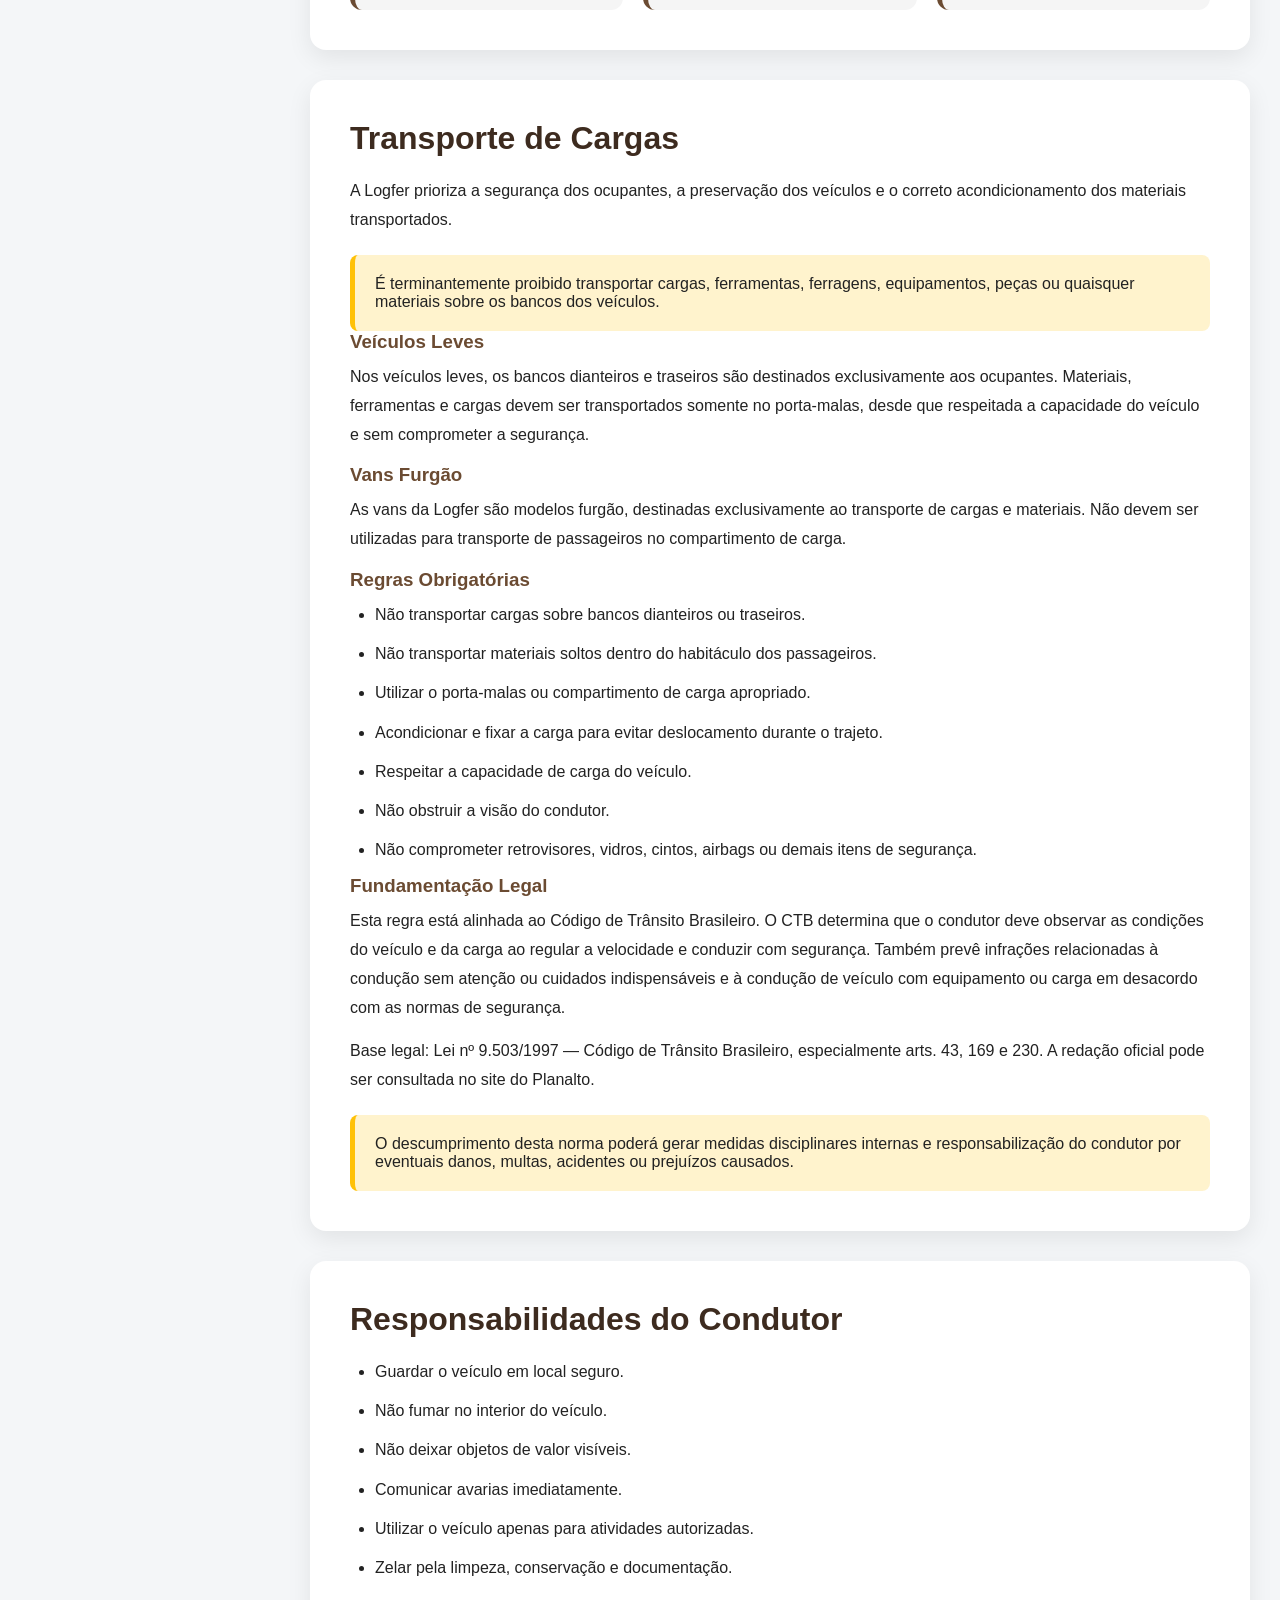
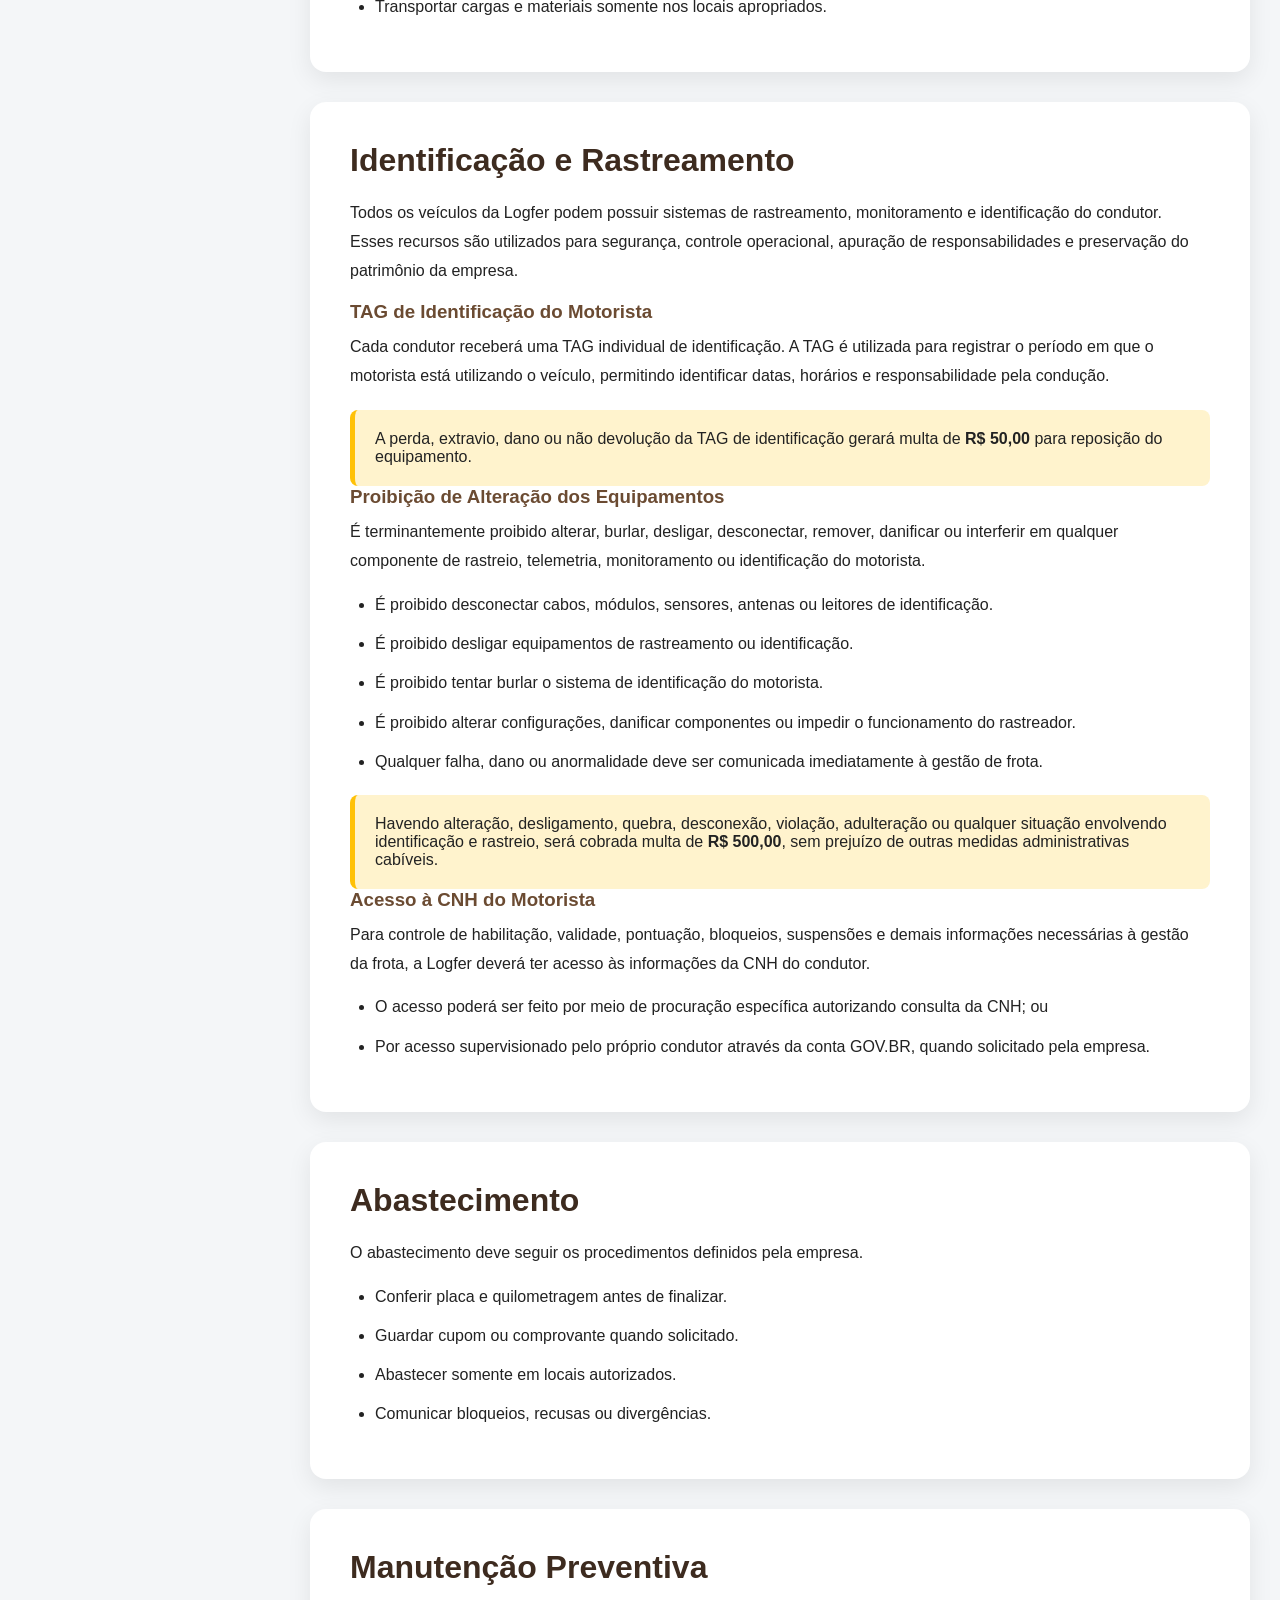
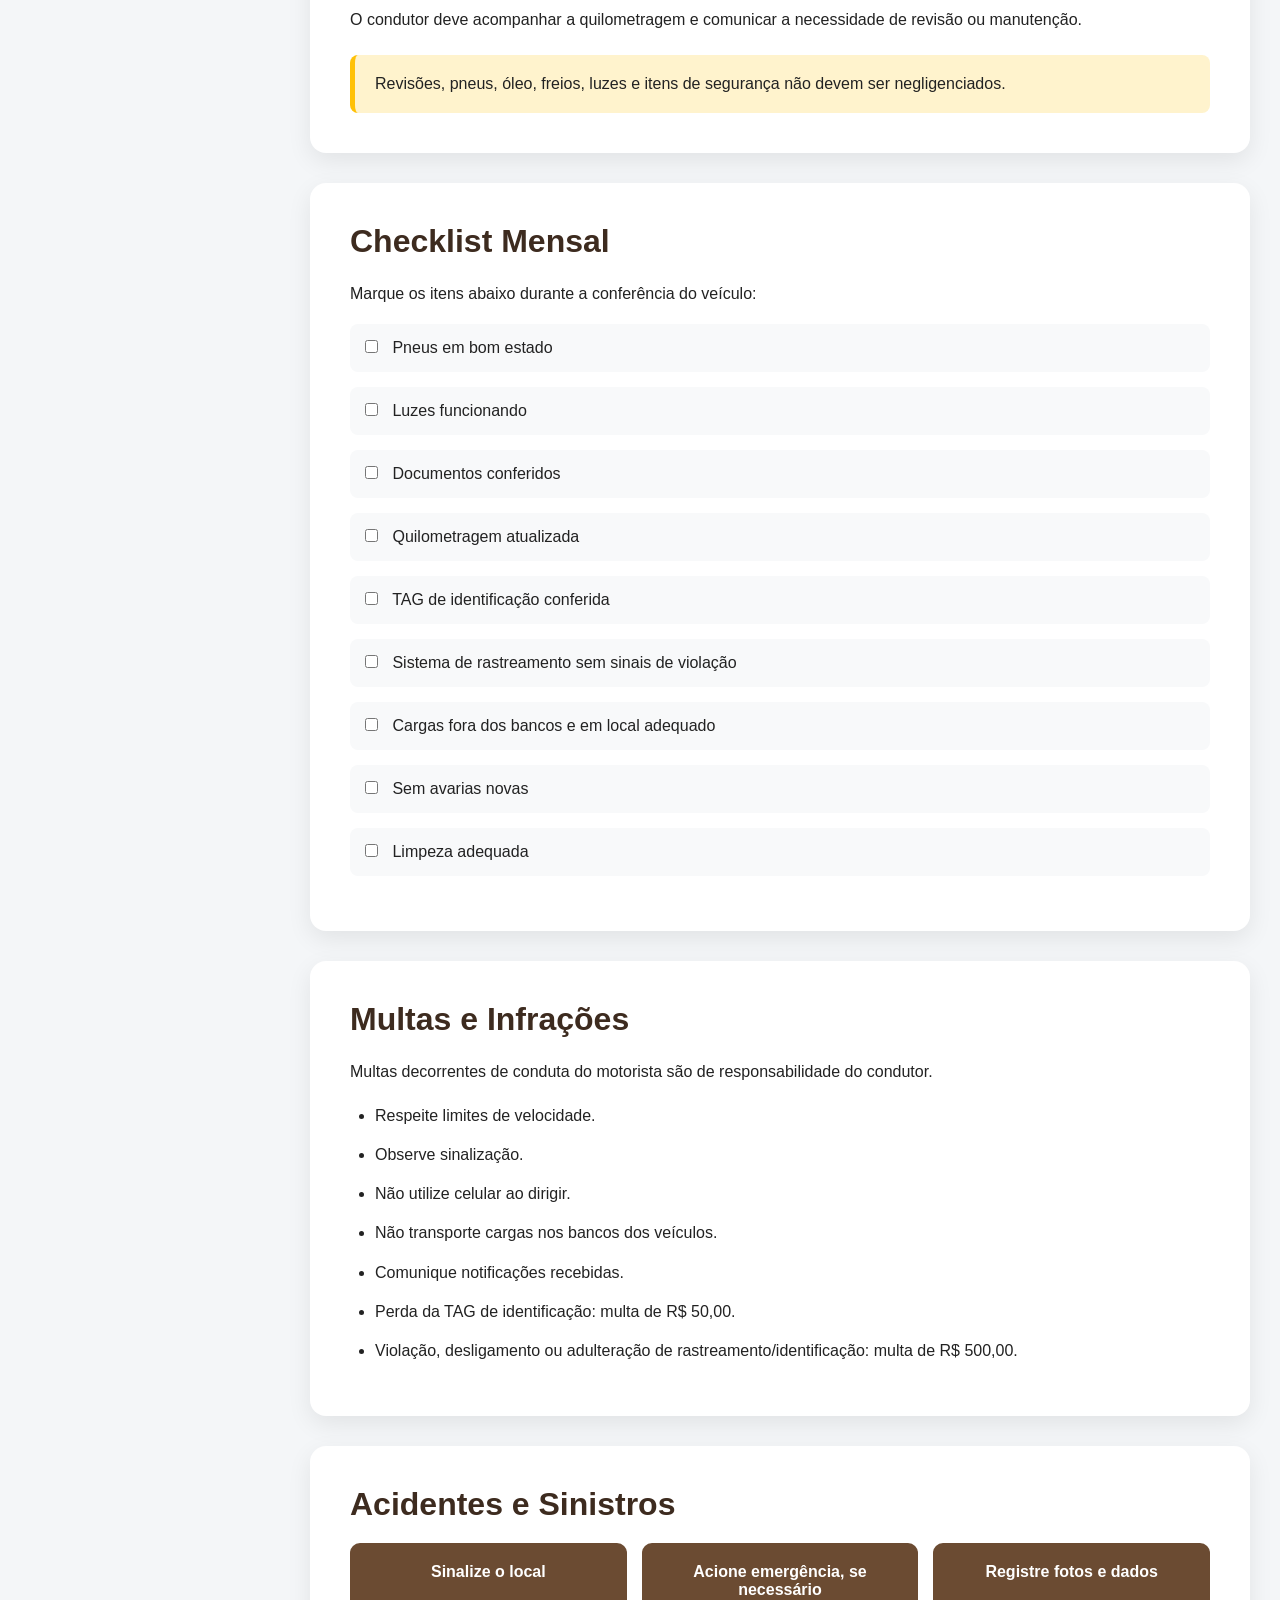
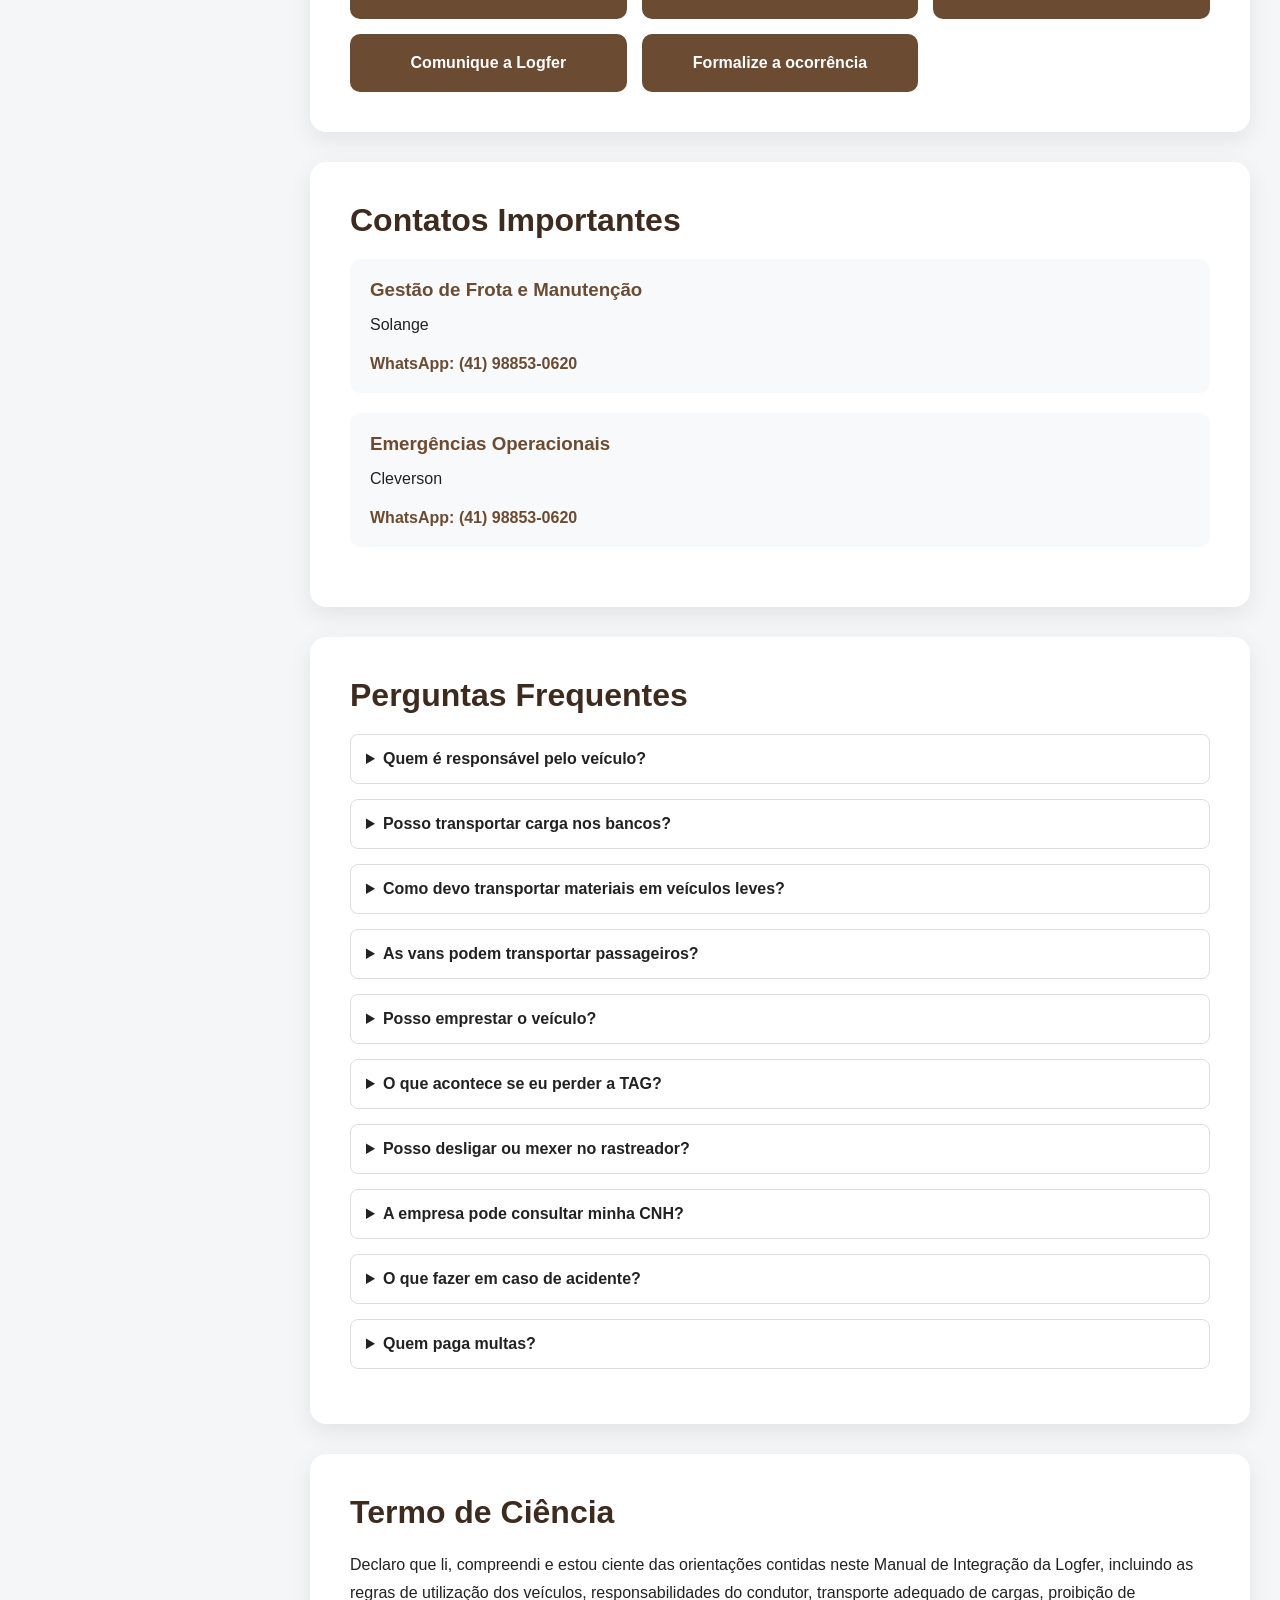
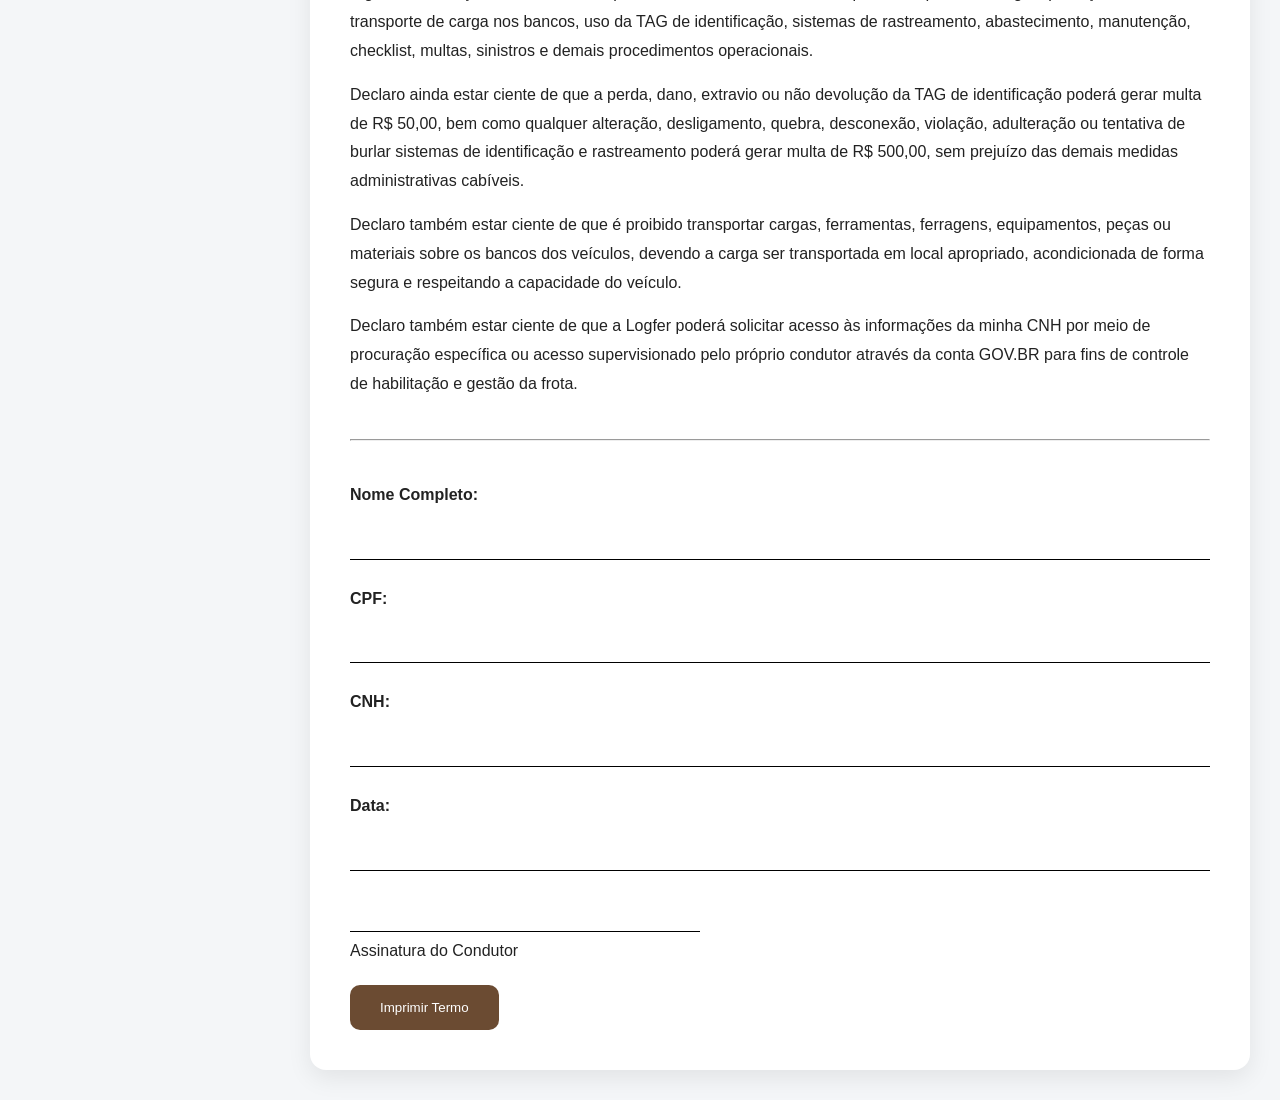
==== commit 57edfc04: "Update index.html" ====
--- a/index.html
+++ b/index.html
@@ -18,6 +18,7 @@
       <a href="#inicio">Início</a>
       <a href="#sobre">Sobre a Logfer</a>
       <a href="#frota">Nossa Frota</a>
+      <a href="#transporte-cargas">Transporte de Cargas</a>
       <a href="#responsabilidades">Responsabilidades</a>
       <a href="#rastreamento">Identificação e Rastreamento</a>
       <a href="#abastecimento">Abastecimento</a>
@@ -67,8 +68,54 @@
       <p>A Logfer opera com <strong>frota mista</strong>, composta por veículos próprios e locados.</p>
       <div class="cards">
         <div class="mini-card">🚛 Caminhões Toco</div>
-        <div class="mini-card">🚐 Vans</div>
+        <div class="mini-card">🚐 Vans Furgão</div>
         <div class="mini-card">🚗 Veículos Leves</div>
+      </div>
+    </section>
+
+    <section id="transporte-cargas" class="card">
+      <h2>Transporte de Cargas</h2>
+
+      <p>
+        A Logfer prioriza a segurança dos ocupantes, a preservação dos veículos e o correto acondicionamento dos materiais transportados.
+      </p>
+
+      <div class="alert">
+        É terminantemente proibido transportar cargas, ferramentas, ferragens, equipamentos, peças ou quaisquer materiais sobre os bancos dos veículos.
+      </div>
+
+      <h3>Veículos Leves</h3>
+      <p>
+        Nos veículos leves, os bancos dianteiros e traseiros são destinados exclusivamente aos ocupantes. Materiais, ferramentas e cargas devem ser transportados somente no porta-malas, desde que respeitada a capacidade do veículo e sem comprometer a segurança.
+      </p>
+
+      <h3>Vans Furgão</h3>
+      <p>
+        As vans da Logfer são modelos furgão, destinadas exclusivamente ao transporte de cargas e materiais. Não devem ser utilizadas para transporte de passageiros no compartimento de carga.
+      </p>
+
+      <h3>Regras Obrigatórias</h3>
+      <ul class="check-list">
+        <li>Não transportar cargas sobre bancos dianteiros ou traseiros.</li>
+        <li>Não transportar materiais soltos dentro do habitáculo dos passageiros.</li>
+        <li>Utilizar o porta-malas ou compartimento de carga apropriado.</li>
+        <li>Acondicionar e fixar a carga para evitar deslocamento durante o trajeto.</li>
+        <li>Respeitar a capacidade de carga do veículo.</li>
+        <li>Não obstruir a visão do condutor.</li>
+        <li>Não comprometer retrovisores, vidros, cintos, airbags ou demais itens de segurança.</li>
+      </ul>
+
+      <h3>Fundamentação Legal</h3>
+      <p>
+        Esta regra está alinhada ao Código de Trânsito Brasileiro. O CTB determina que o condutor deve observar as condições do veículo e da carga ao regular a velocidade e conduzir com segurança. Também prevê infrações relacionadas à condução sem atenção ou cuidados indispensáveis e à condução de veículo com equipamento ou carga em desacordo com as normas de segurança.
+      </p>
+
+      <p>
+        Base legal: Lei nº 9.503/1997 — Código de Trânsito Brasileiro, especialmente arts. 43, 169 e 230. A redação oficial pode ser consultada no site do Planalto. 
+      </p>
+
+      <div class="alert">
+        O descumprimento desta norma poderá gerar medidas disciplinares internas e responsabilização do condutor por eventuais danos, multas, acidentes ou prejuízos causados.
       </div>
     </section>
 
@@ -81,6 +128,7 @@
         <li>Comunicar avarias imediatamente.</li>
         <li>Utilizar o veículo apenas para atividades autorizadas.</li>
         <li>Zelar pela limpeza, conservação e documentação.</li>
+        <li>Transportar cargas e materiais somente nos locais apropriados.</li>
       </ul>
     </section>
 
@@ -131,8 +179,6 @@
         <li>O acesso poderá ser feito por meio de procuração específica autorizando consulta da CNH; ou</li>
         <li>Por acesso supervisionado pelo próprio condutor através da conta GOV.BR, quando solicitado pela empresa.</li>
       </ul>
-
-      
     </section>
 
     <section id="abastecimento" class="card">
@@ -164,6 +210,7 @@
       <label><input type="checkbox"> Quilometragem atualizada</label>
       <label><input type="checkbox"> TAG de identificação conferida</label>
       <label><input type="checkbox"> Sistema de rastreamento sem sinais de violação</label>
+      <label><input type="checkbox"> Cargas fora dos bancos e em local adequado</label>
       <label><input type="checkbox"> Sem avarias novas</label>
       <label><input type="checkbox"> Limpeza adequada</label>
     </section>
@@ -175,6 +222,7 @@
         <li>Respeite limites de velocidade.</li>
         <li>Observe sinalização.</li>
         <li>Não utilize celular ao dirigir.</li>
+        <li>Não transporte cargas nos bancos dos veículos.</li>
         <li>Comunique notificações recebidas.</li>
         <li>Perda da TAG de identificação: multa de R$ 50,00.</li>
         <li>Violação, desligamento ou adulteração de rastreamento/identificação: multa de R$ 500,00.</li>
@@ -217,6 +265,21 @@
       </details>
 
       <details>
+        <summary>Posso transportar carga nos bancos?</summary>
+        <p>Não. É proibido transportar cargas, ferramentas, equipamentos ou materiais nos bancos dianteiros ou traseiros dos veículos.</p>
+      </details>
+
+      <details>
+        <summary>Como devo transportar materiais em veículos leves?</summary>
+        <p>Somente no porta-malas, respeitando a capacidade do veículo e mantendo a carga acondicionada de forma segura.</p>
+      </details>
+
+      <details>
+        <summary>As vans podem transportar passageiros?</summary>
+        <p>As vans da Logfer são furgões destinados ao transporte de cargas e materiais, não ao transporte de passageiros no compartimento de carga.</p>
+      </details>
+
+      <details>
         <summary>Posso emprestar o veículo?</summary>
         <p>Não. O uso deve seguir autorização da empresa.</p>
       </details>
@@ -249,49 +312,53 @@
 
     <section id="termo" class="card">
       <h2>Termo de Ciência</h2>
-      ```
-      <p>
-          Declaro que li, compreendi e estou ciente das orientações contidas neste Manual de Integração da Logfer,
-          incluindo as regras de utilização dos veículos, responsabilidades do condutor, uso da TAG de identificação,
-          sistemas de rastreamento, abastecimento, manutenção, checklist, multas, sinistros e demais procedimentos operacionais.
-      </p>
-      
-      <p>
-          Declaro ainda estar ciente de que a perda, dano, extravio ou não devolução da TAG de identificação poderá gerar multa de R$ 50,00,
-          bem como qualquer alteração, desligamento, quebra, desconexão, violação, adulteração ou tentativa de burlar sistemas de identificação
-          e rastreamento poderá gerar multa de R$ 500,00, sem prejuízo das demais medidas administrativas cabíveis.
-      </p>
-      
-      <p>
-          Declaro também estar ciente de que a Logfer poderá solicitar acesso às informações da minha CNH por meio de procuração específica
-          ou acesso supervisionado pelo próprio condutor através da conta GOV.BR para fins de controle de habilitação e gestão da frota.
-      </p>
-      
+
+      <p>
+        Declaro que li, compreendi e estou ciente das orientações contidas neste Manual de Integração da Logfer,
+        incluindo as regras de utilização dos veículos, responsabilidades do condutor, transporte adequado de cargas,
+        proibição de transporte de carga nos bancos, uso da TAG de identificação, sistemas de rastreamento, abastecimento,
+        manutenção, checklist, multas, sinistros e demais procedimentos operacionais.
+      </p>
+
+      <p>
+        Declaro ainda estar ciente de que a perda, dano, extravio ou não devolução da TAG de identificação poderá gerar multa de R$ 50,00,
+        bem como qualquer alteração, desligamento, quebra, desconexão, violação, adulteração ou tentativa de burlar sistemas de identificação
+        e rastreamento poderá gerar multa de R$ 500,00, sem prejuízo das demais medidas administrativas cabíveis.
+      </p>
+
+      <p>
+        Declaro também estar ciente de que é proibido transportar cargas, ferramentas, ferragens, equipamentos, peças ou materiais sobre os bancos
+        dos veículos, devendo a carga ser transportada em local apropriado, acondicionada de forma segura e respeitando a capacidade do veículo.
+      </p>
+
+      <p>
+        Declaro também estar ciente de que a Logfer poderá solicitar acesso às informações da minha CNH por meio de procuração específica
+        ou acesso supervisionado pelo próprio condutor através da conta GOV.BR para fins de controle de habilitação e gestão da frota.
+      </p>
+
       <hr style="margin:40px 0;">
-      
+
       <p><strong>Nome Completo:</strong></p>
       <div style="border-bottom:1px solid #000; height:35px; margin-bottom:25px;"></div>
-      
+
       <p><strong>CPF:</strong></p>
       <div style="border-bottom:1px solid #000; height:35px; margin-bottom:25px;"></div>
-      
+
       <p><strong>CNH:</strong></p>
       <div style="border-bottom:1px solid #000; height:35px; margin-bottom:25px;"></div>
-      
+
       <p><strong>Data:</strong></p>
       <div style="border-bottom:1px solid #000; height:35px; margin-bottom:40px;"></div>
-      
+
       <div style="margin-top:60px;">
-          <div style="border-top:1px solid #000; width:350px; padding-top:10px;">
-              Assinatura do Condutor
-          </div>
-      </div>
-      
+        <div style="border-top:1px solid #000; width:350px; padding-top:10px;">
+          Assinatura do Condutor
+        </div>
+      </div>
+
       <button onclick="window.print()" class="btn">
-          Imprimir Termo
+        Imprimir Termo
       </button>
-      ```
-
     </section>
 
   </main>
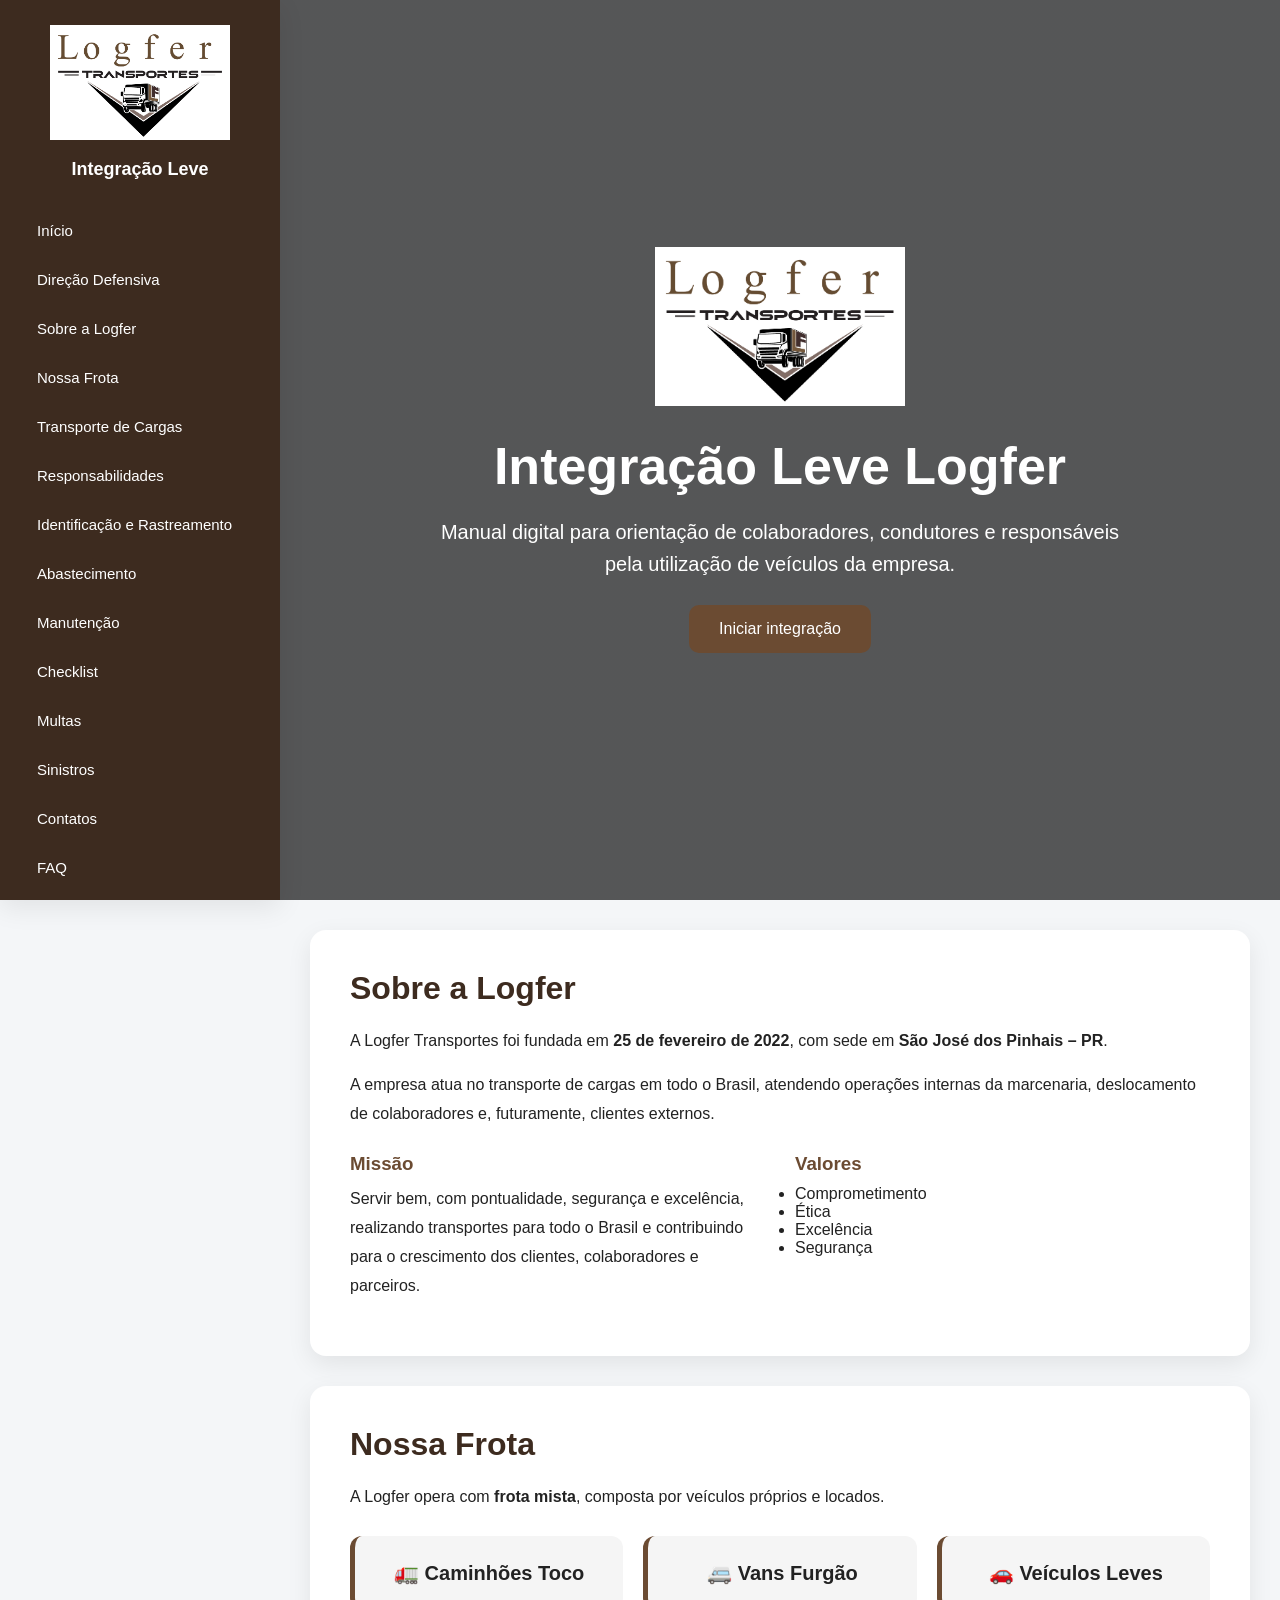
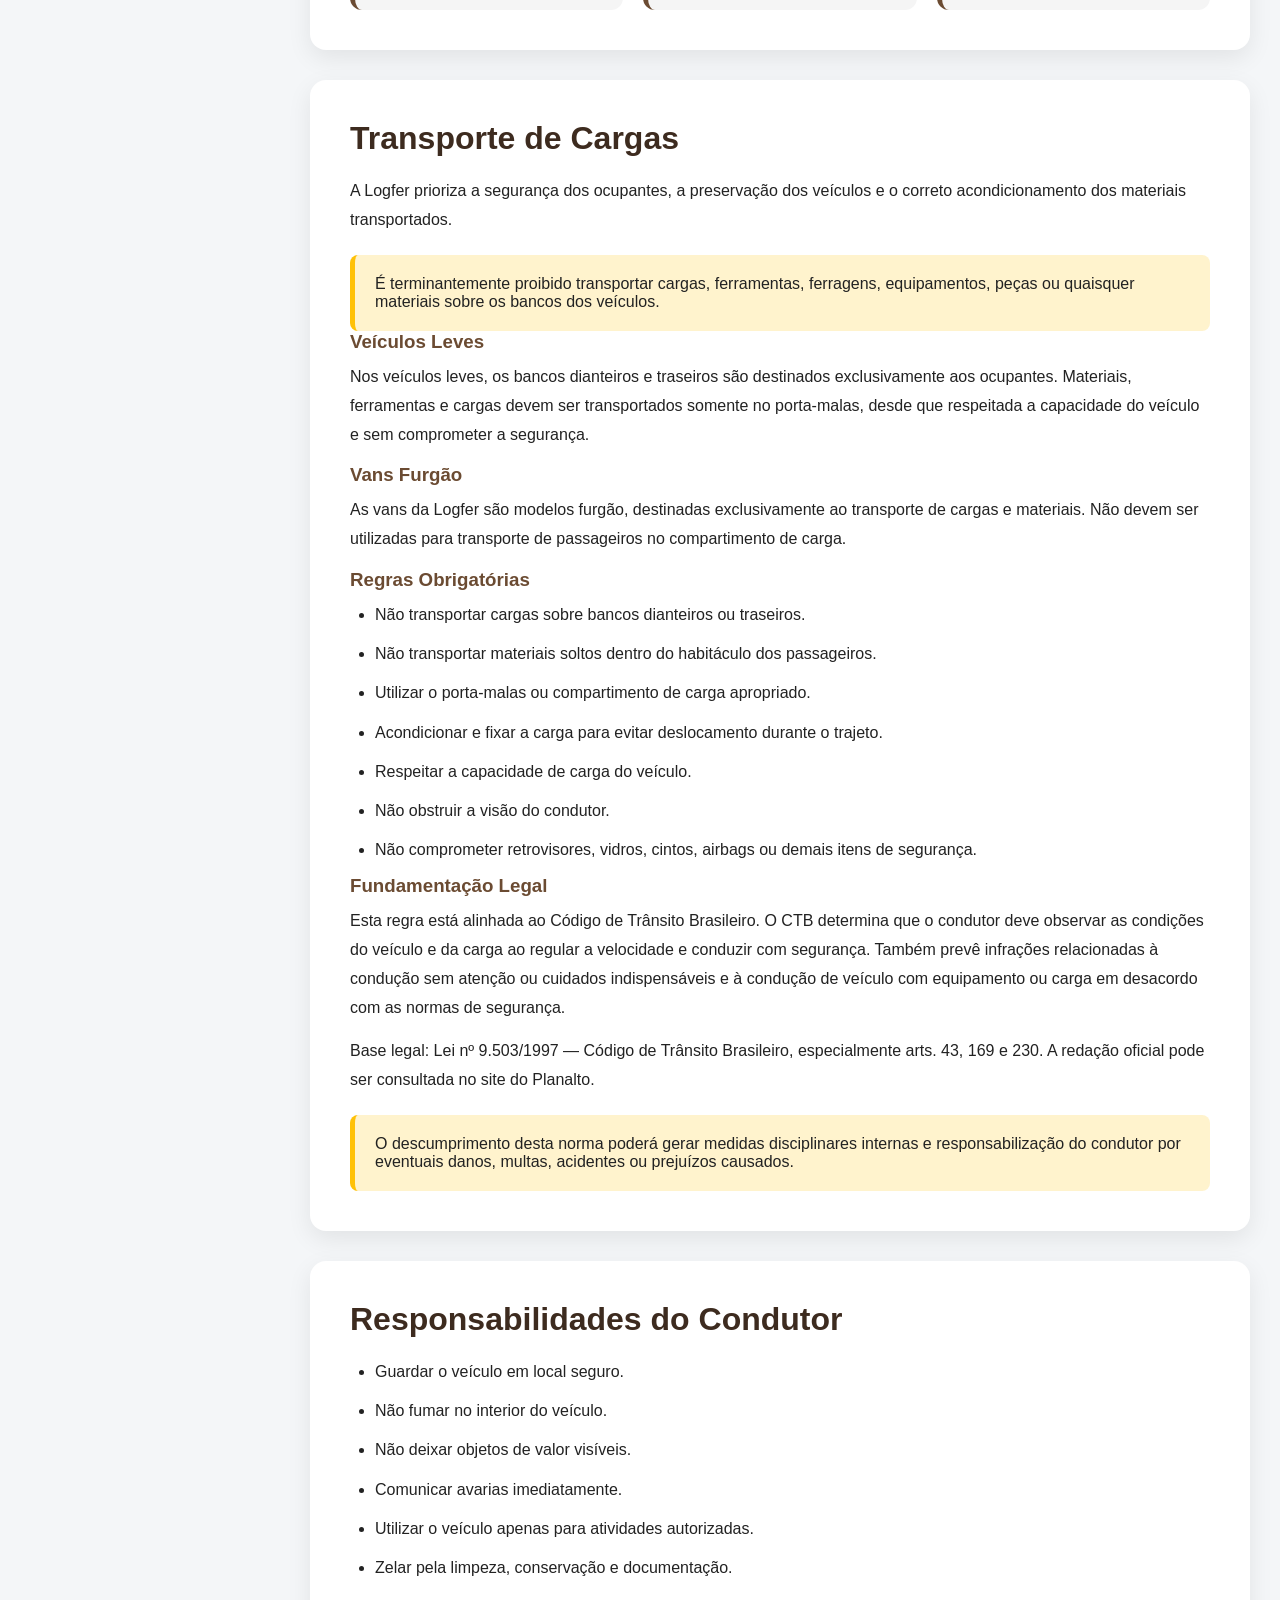
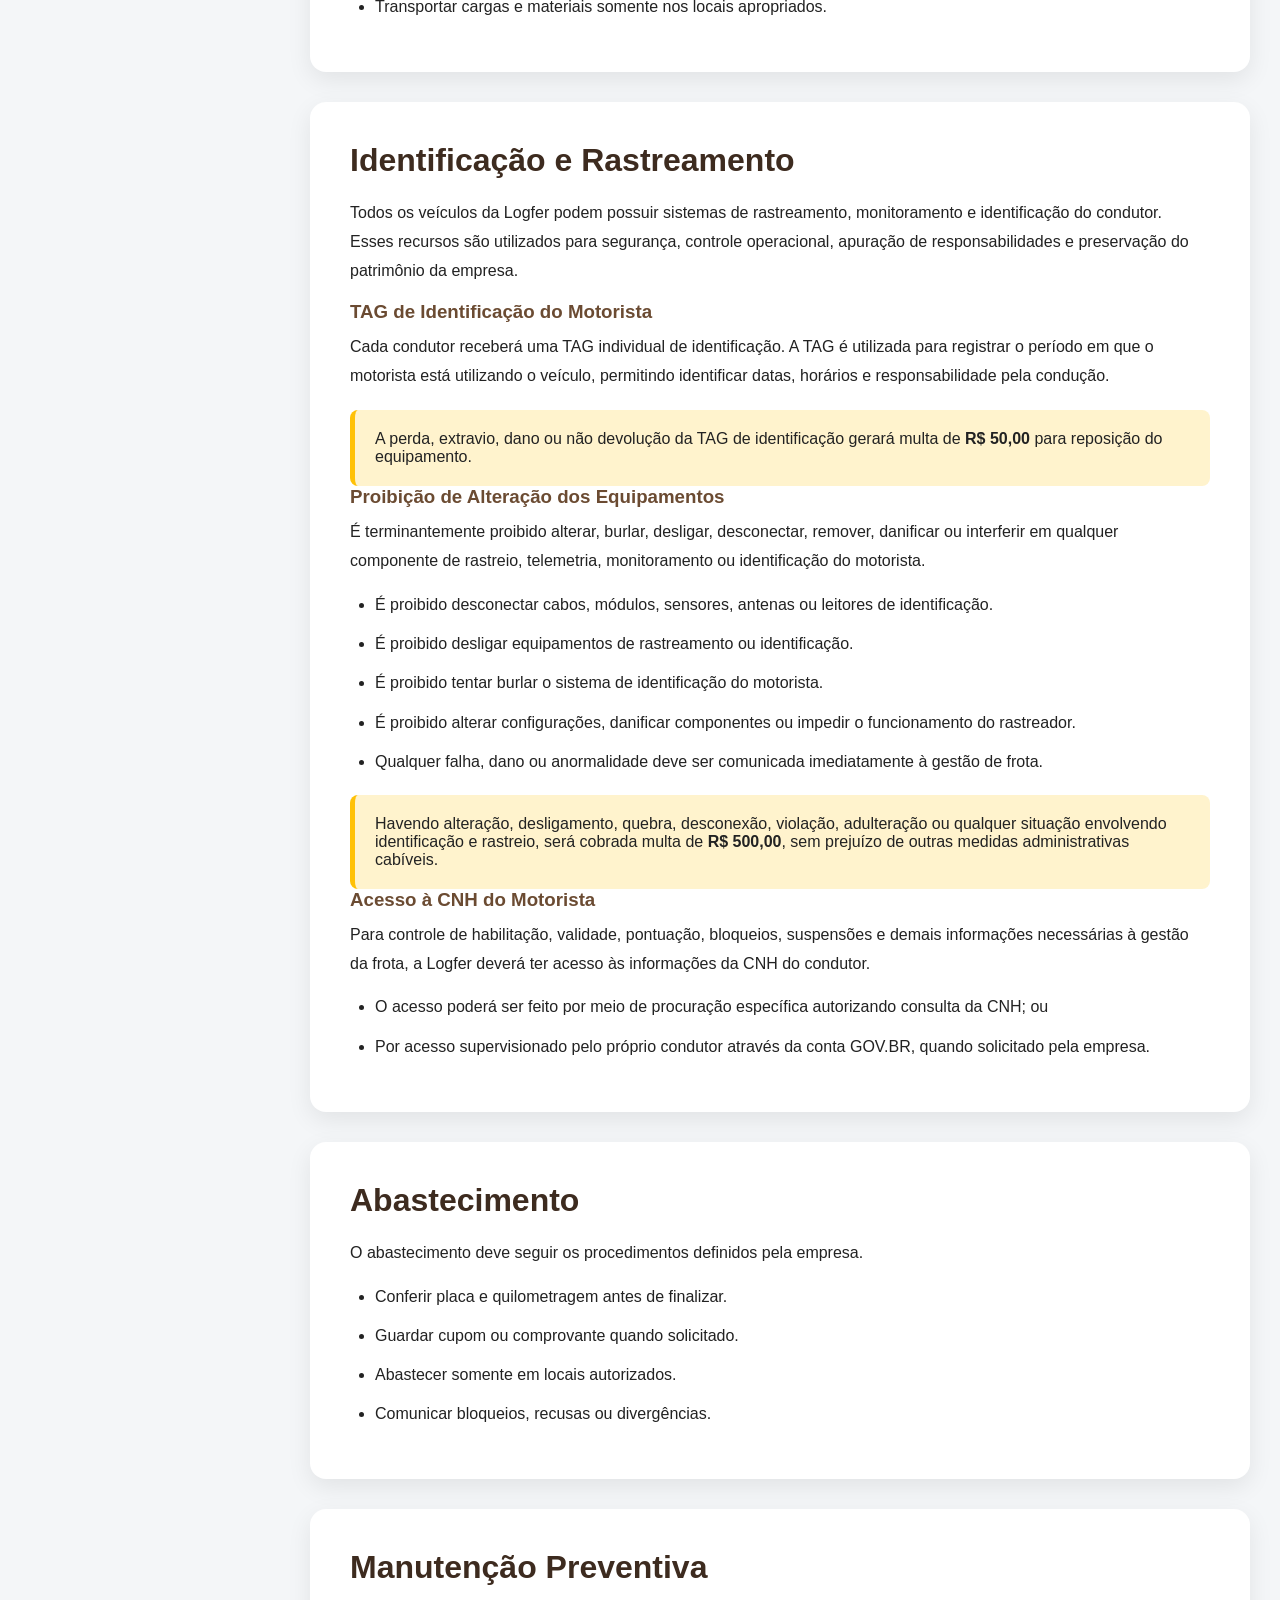
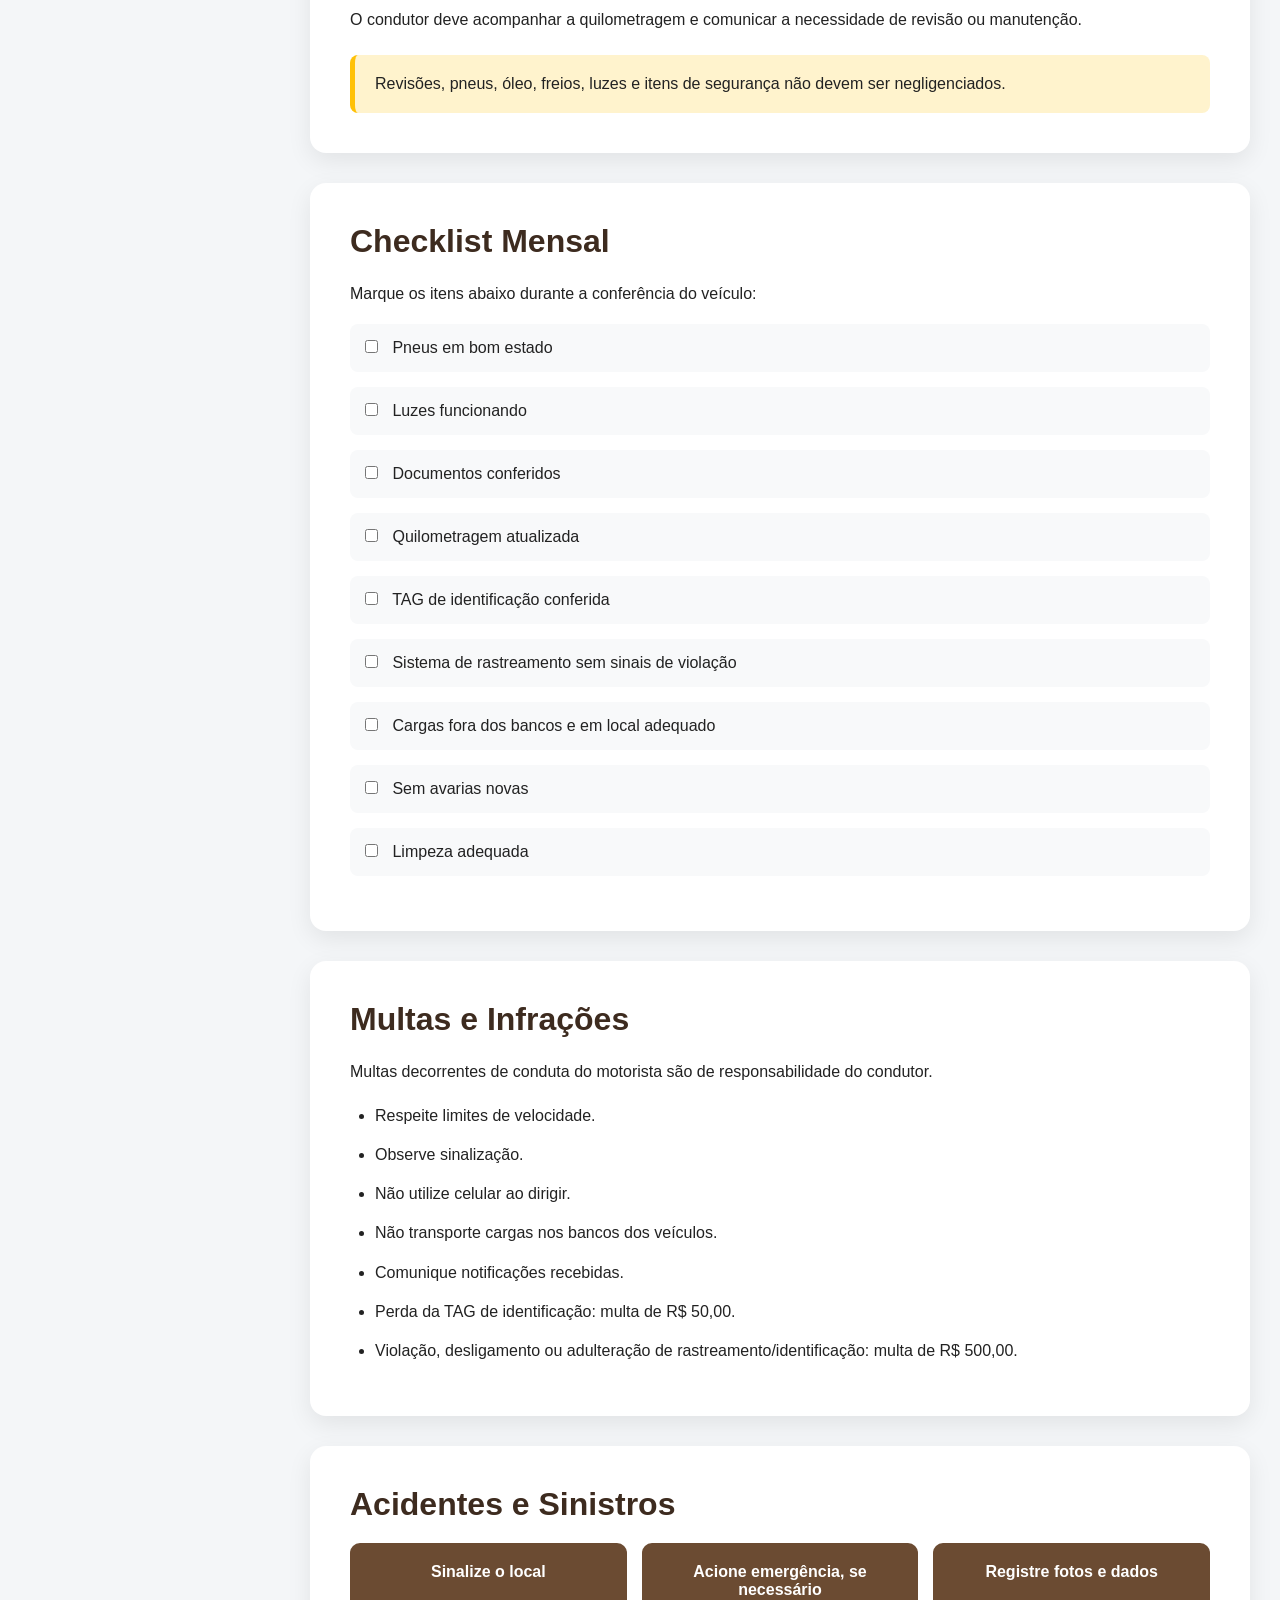
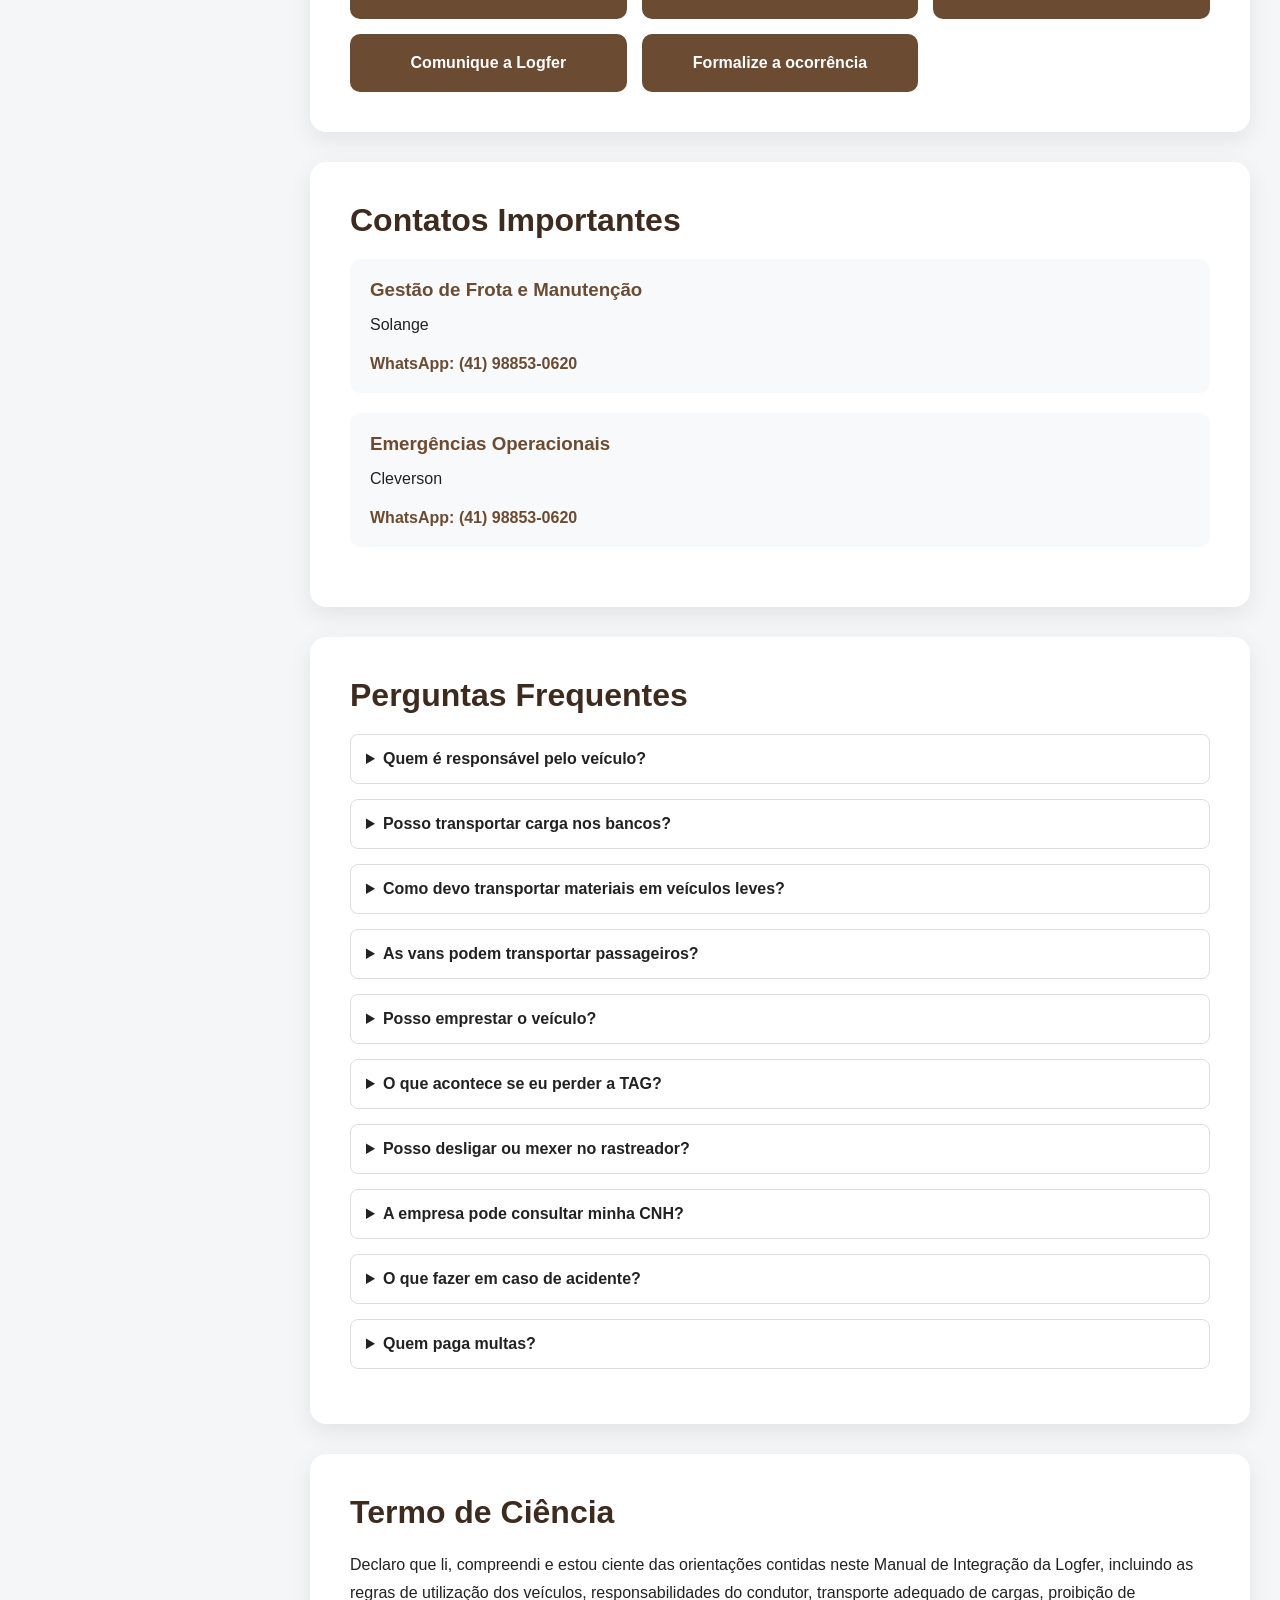
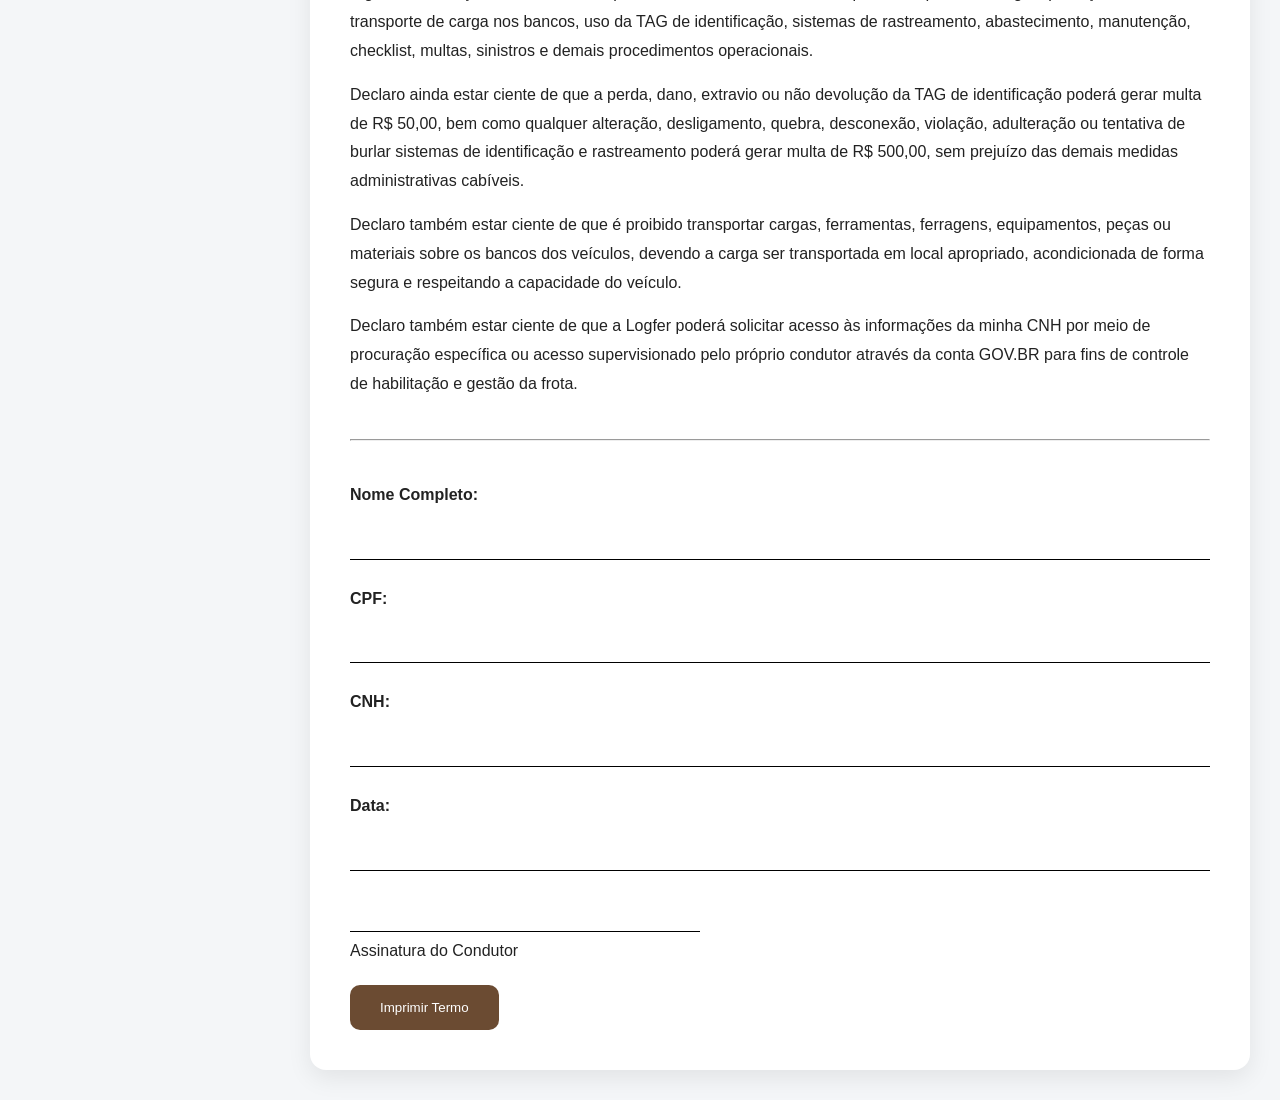
==== commit 841a465d: "Update index.html" ====
--- a/index.html
+++ b/index.html
@@ -16,6 +16,7 @@
 
     <nav>
       <a href="#inicio">Início</a>
+      <a href="treinamento-direcao-defensiva-logfer.html" target="_blank">Direção Defensiva</a>
       <a href="#sobre">Sobre a Logfer</a>
       <a href="#frota">Nossa Frota</a>
       <a href="#transporte-cargas">Transporte de Cargas</a>
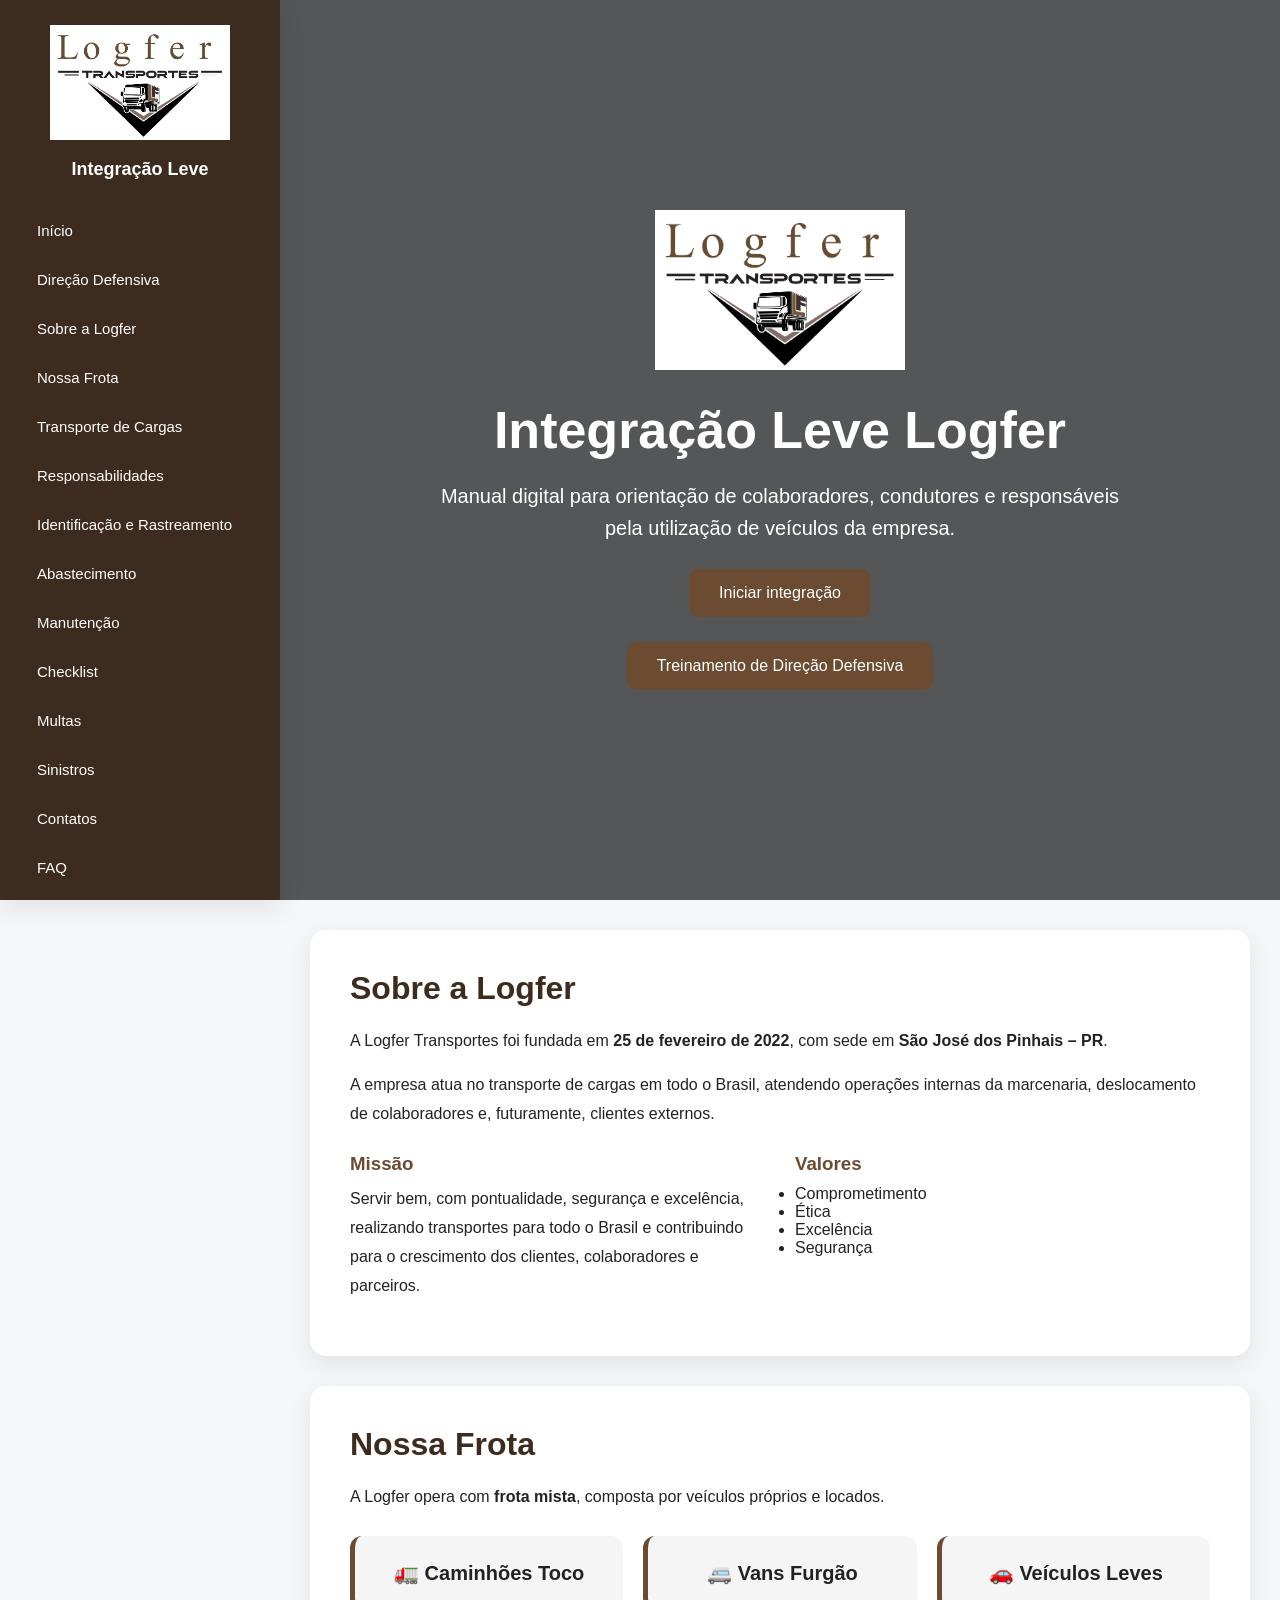
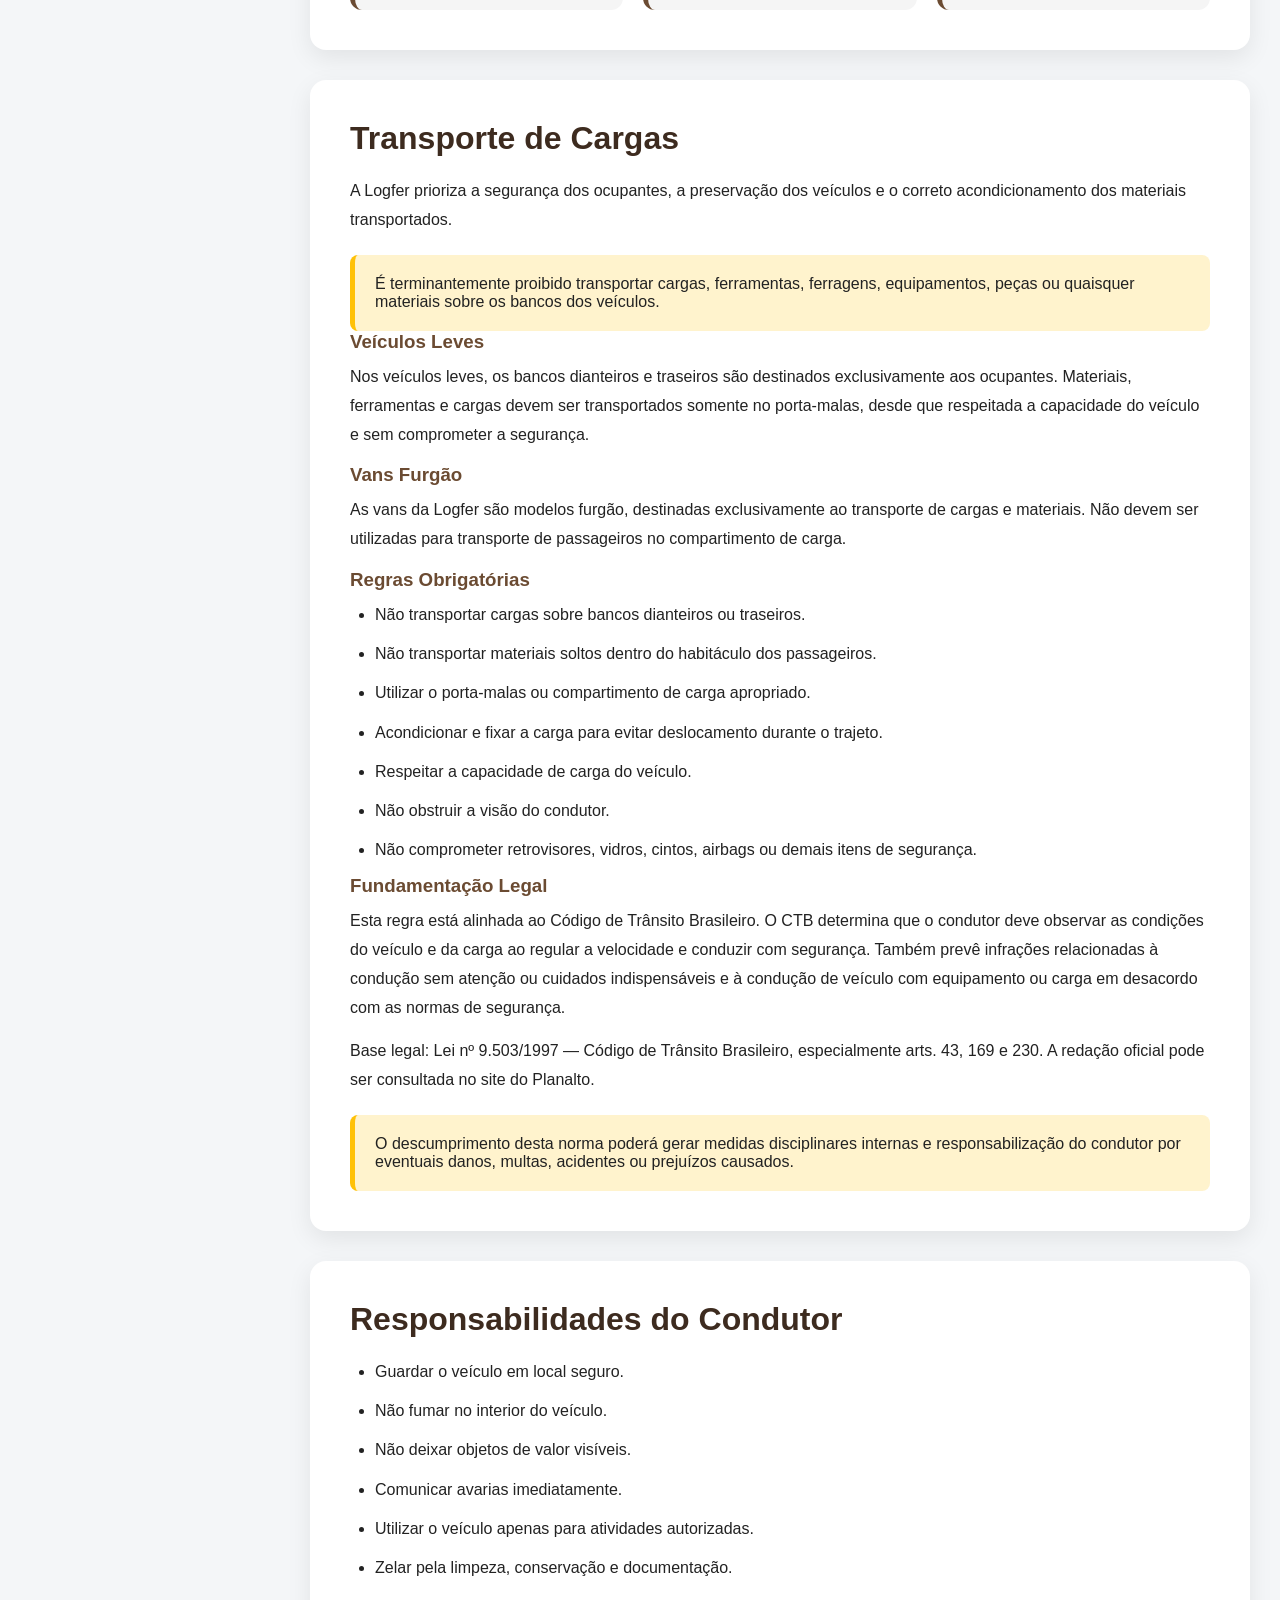
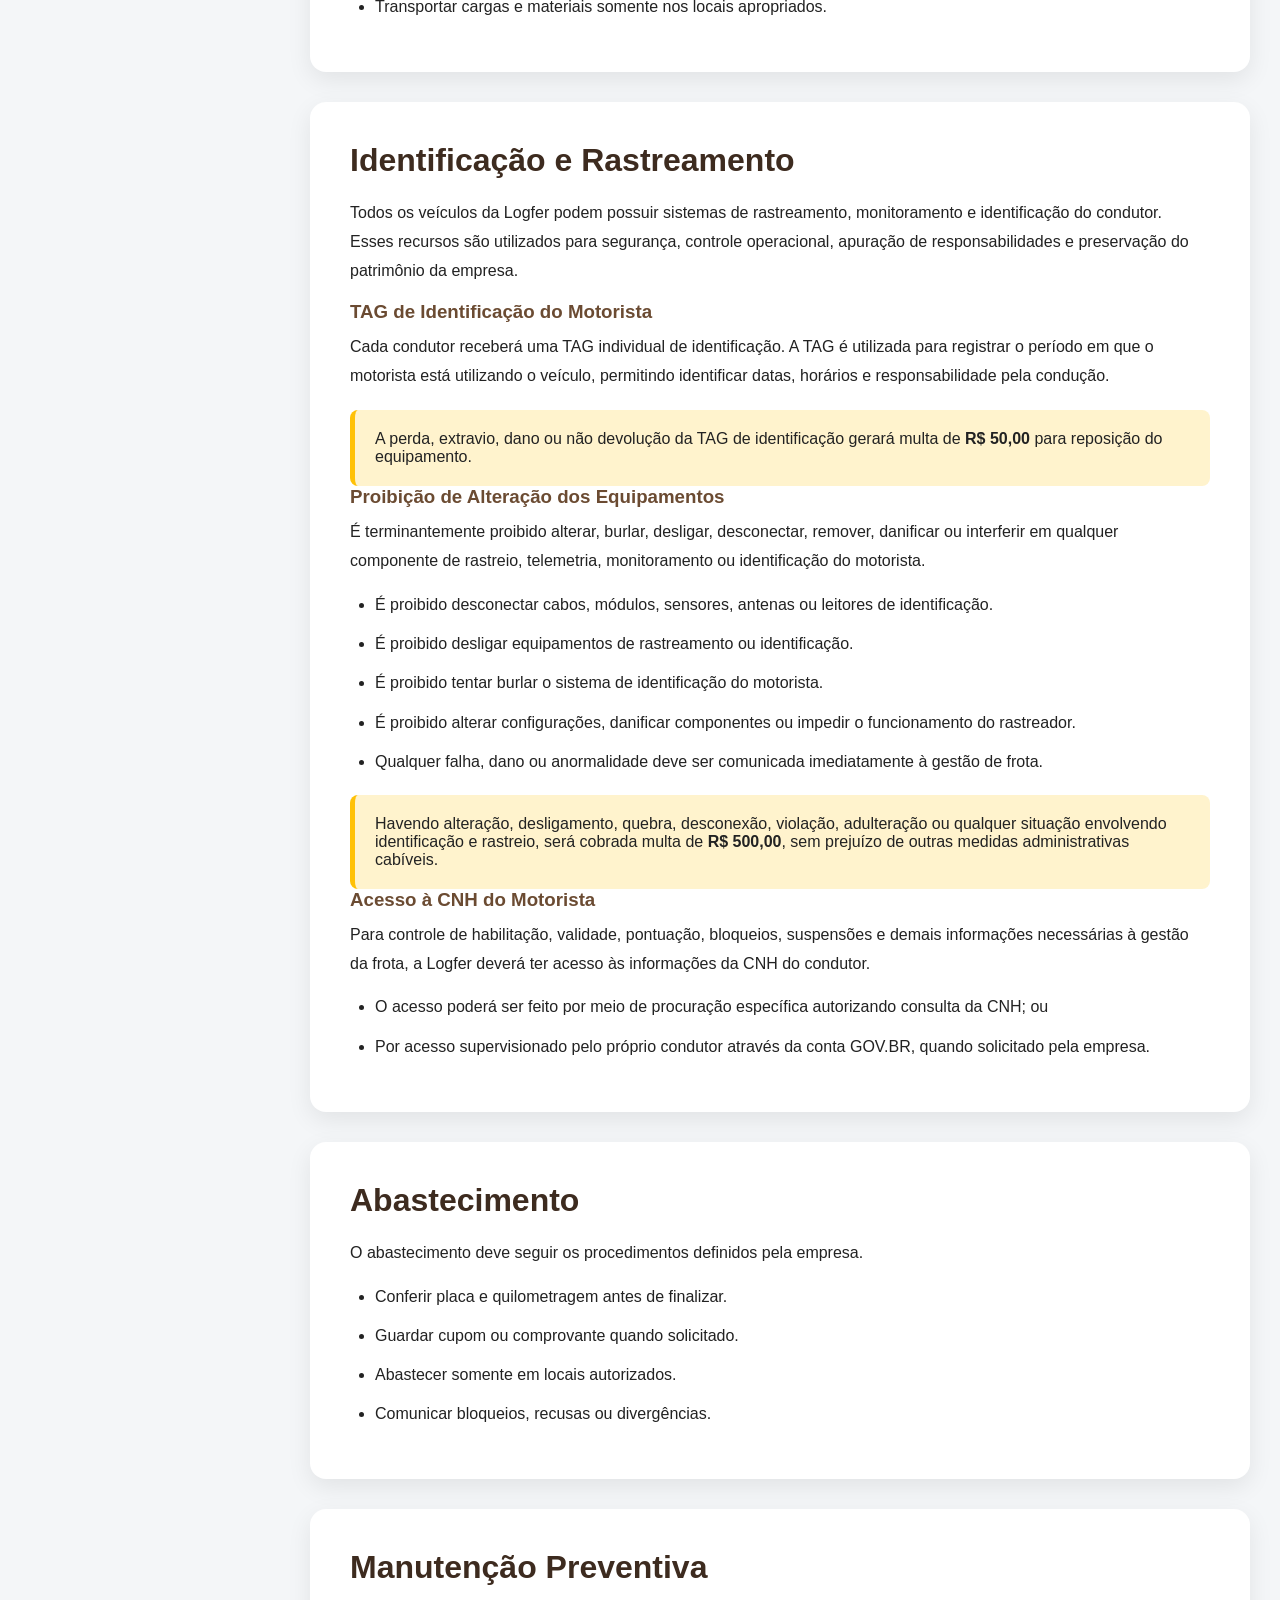
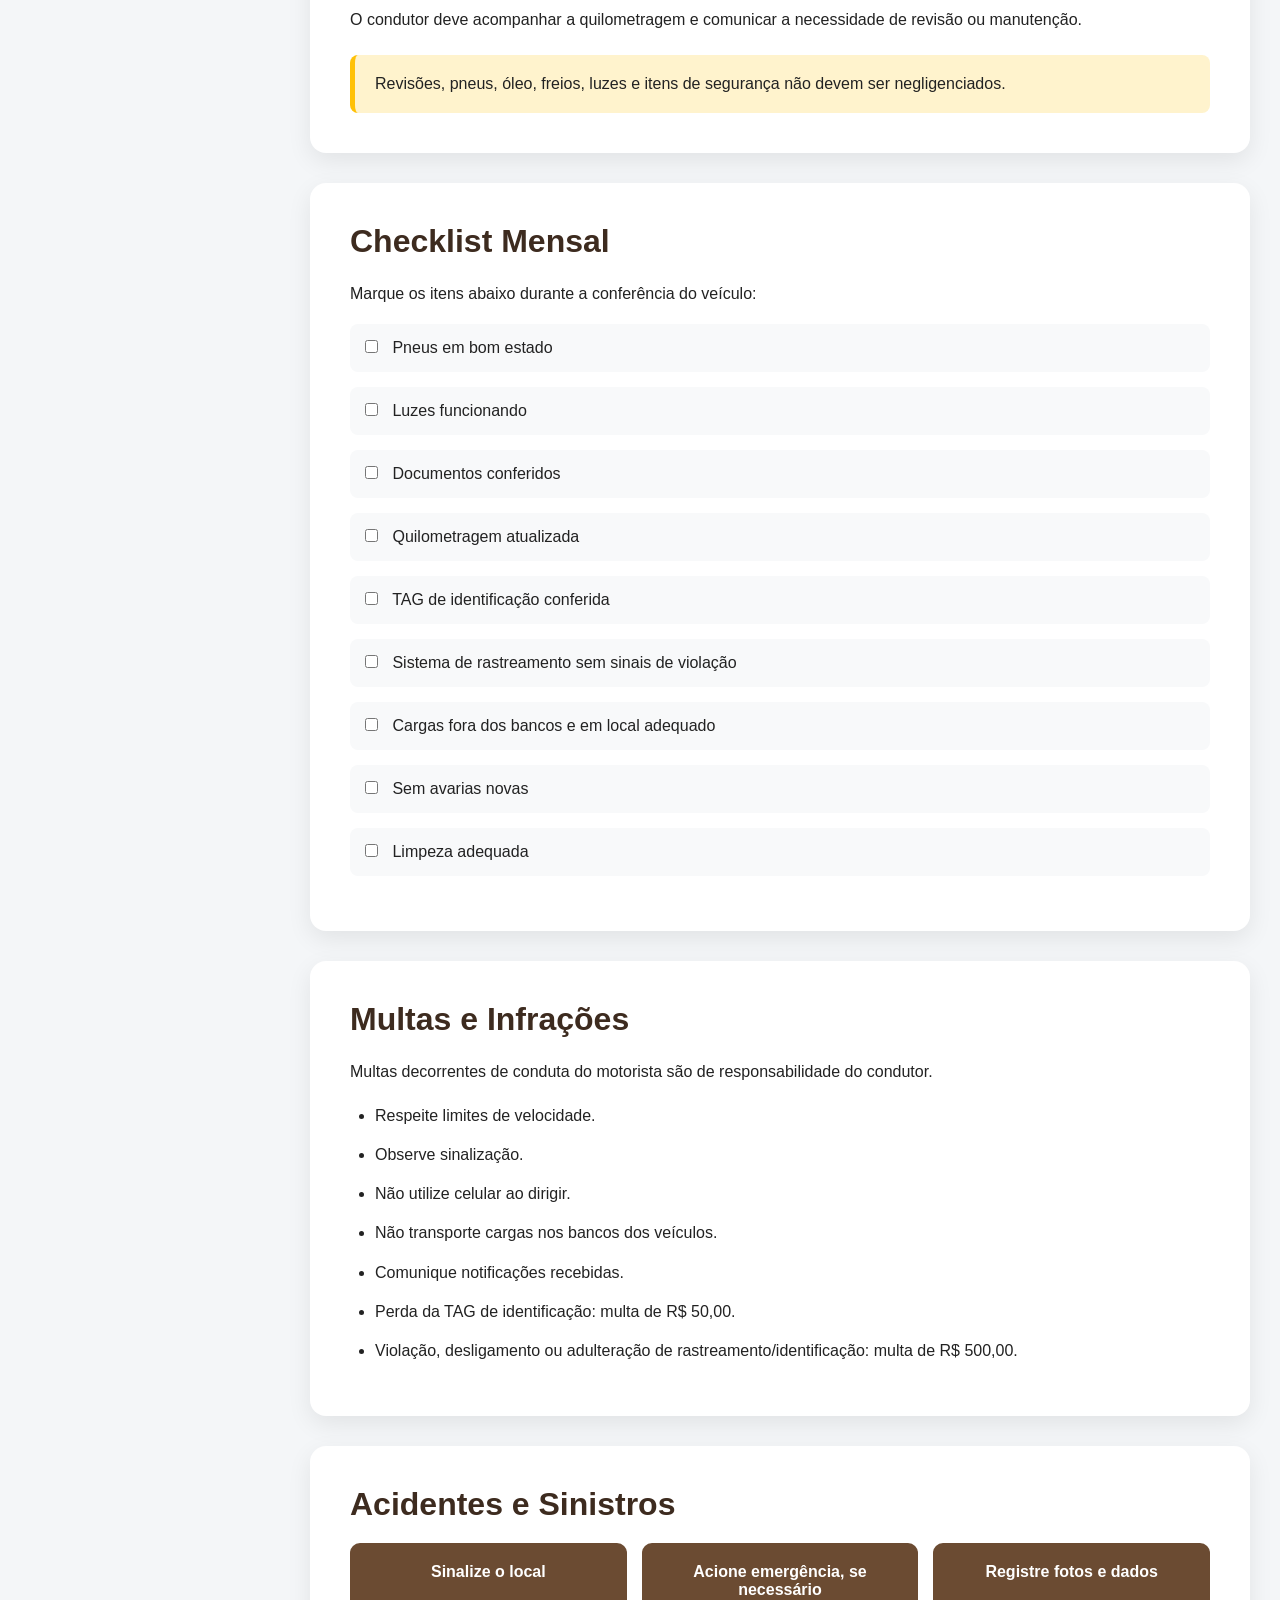
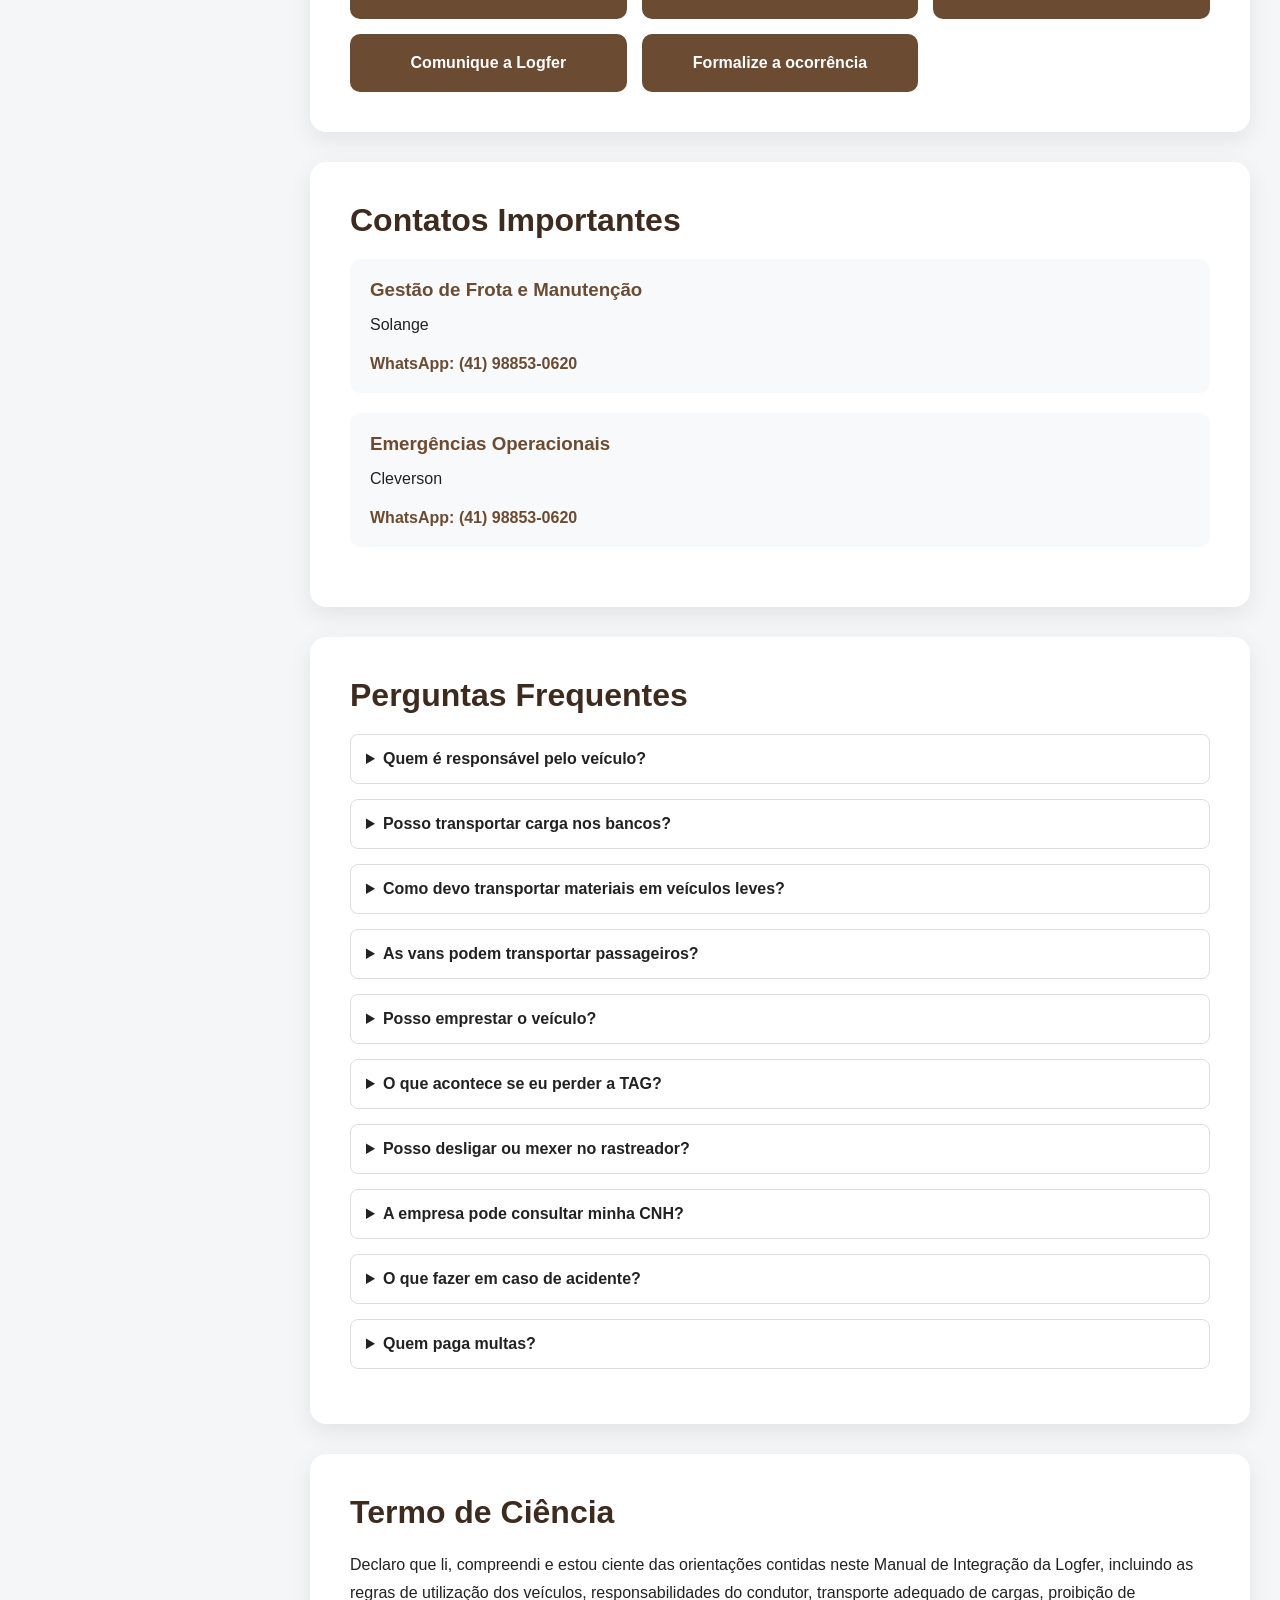
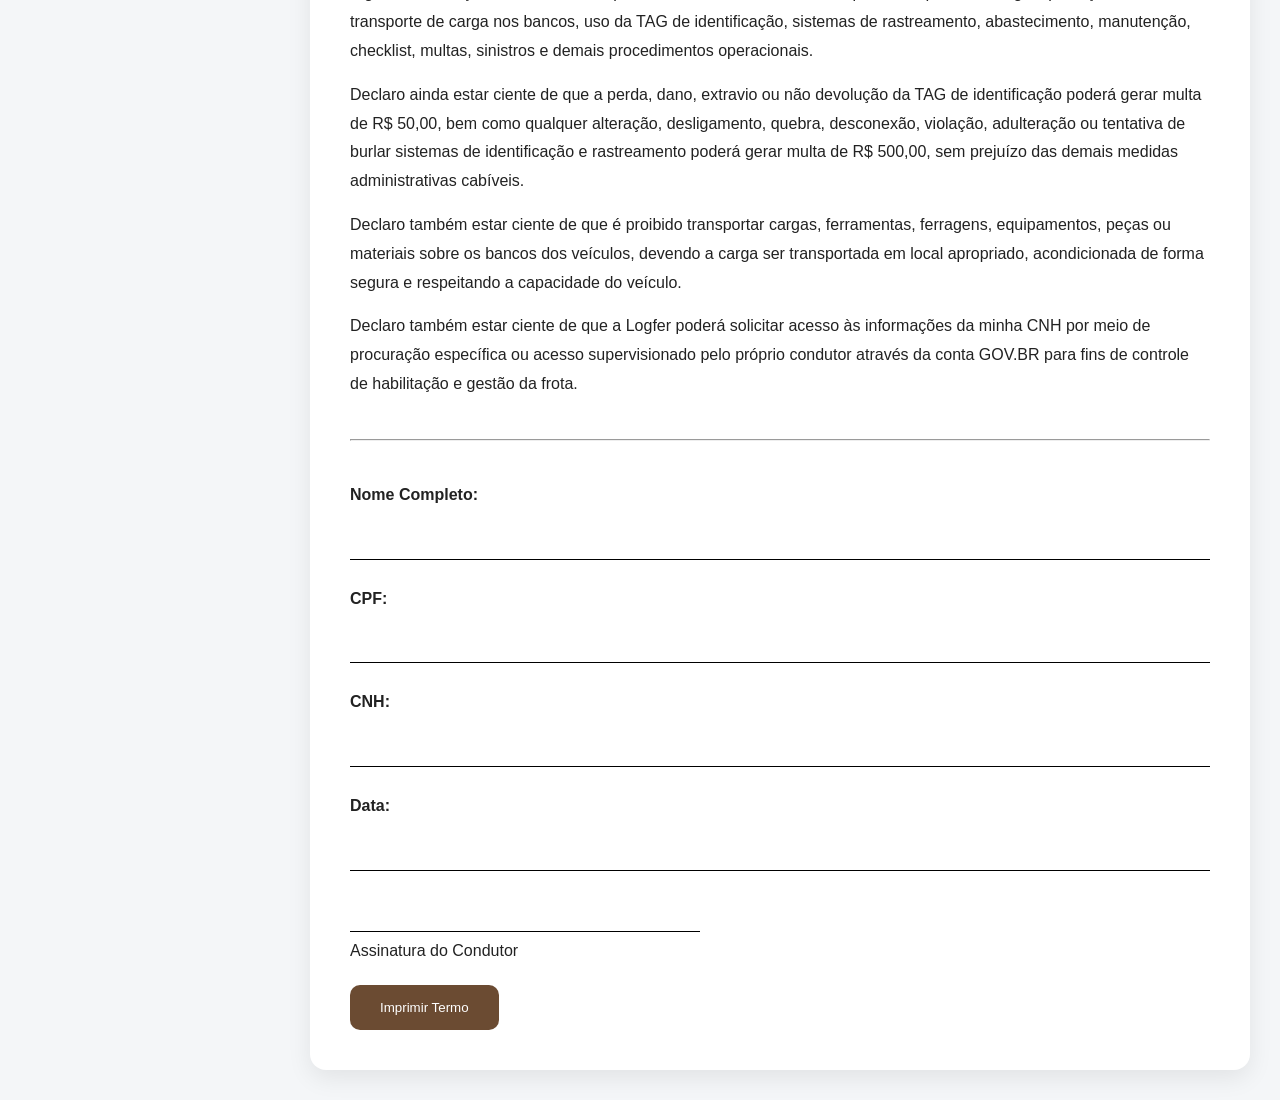
==== commit 32945942: "Update index.html" ====
--- a/index.html
+++ b/index.html
@@ -40,6 +40,9 @@
       <h1>Integração Leve Logfer</h1>
       <p>Manual digital para orientação de colaboradores, condutores e responsáveis pela utilização de veículos da empresa.</p>
       <a href="#sobre" class="btn">Iniciar integração</a>
+      <a href="treinamento-direcao-defensiva-logfer.html" target="_blank" class="btn">
+        Treinamento de Direção Defensiva
+      </a>
     </section>
 
     <section id="sobre" class="card">
